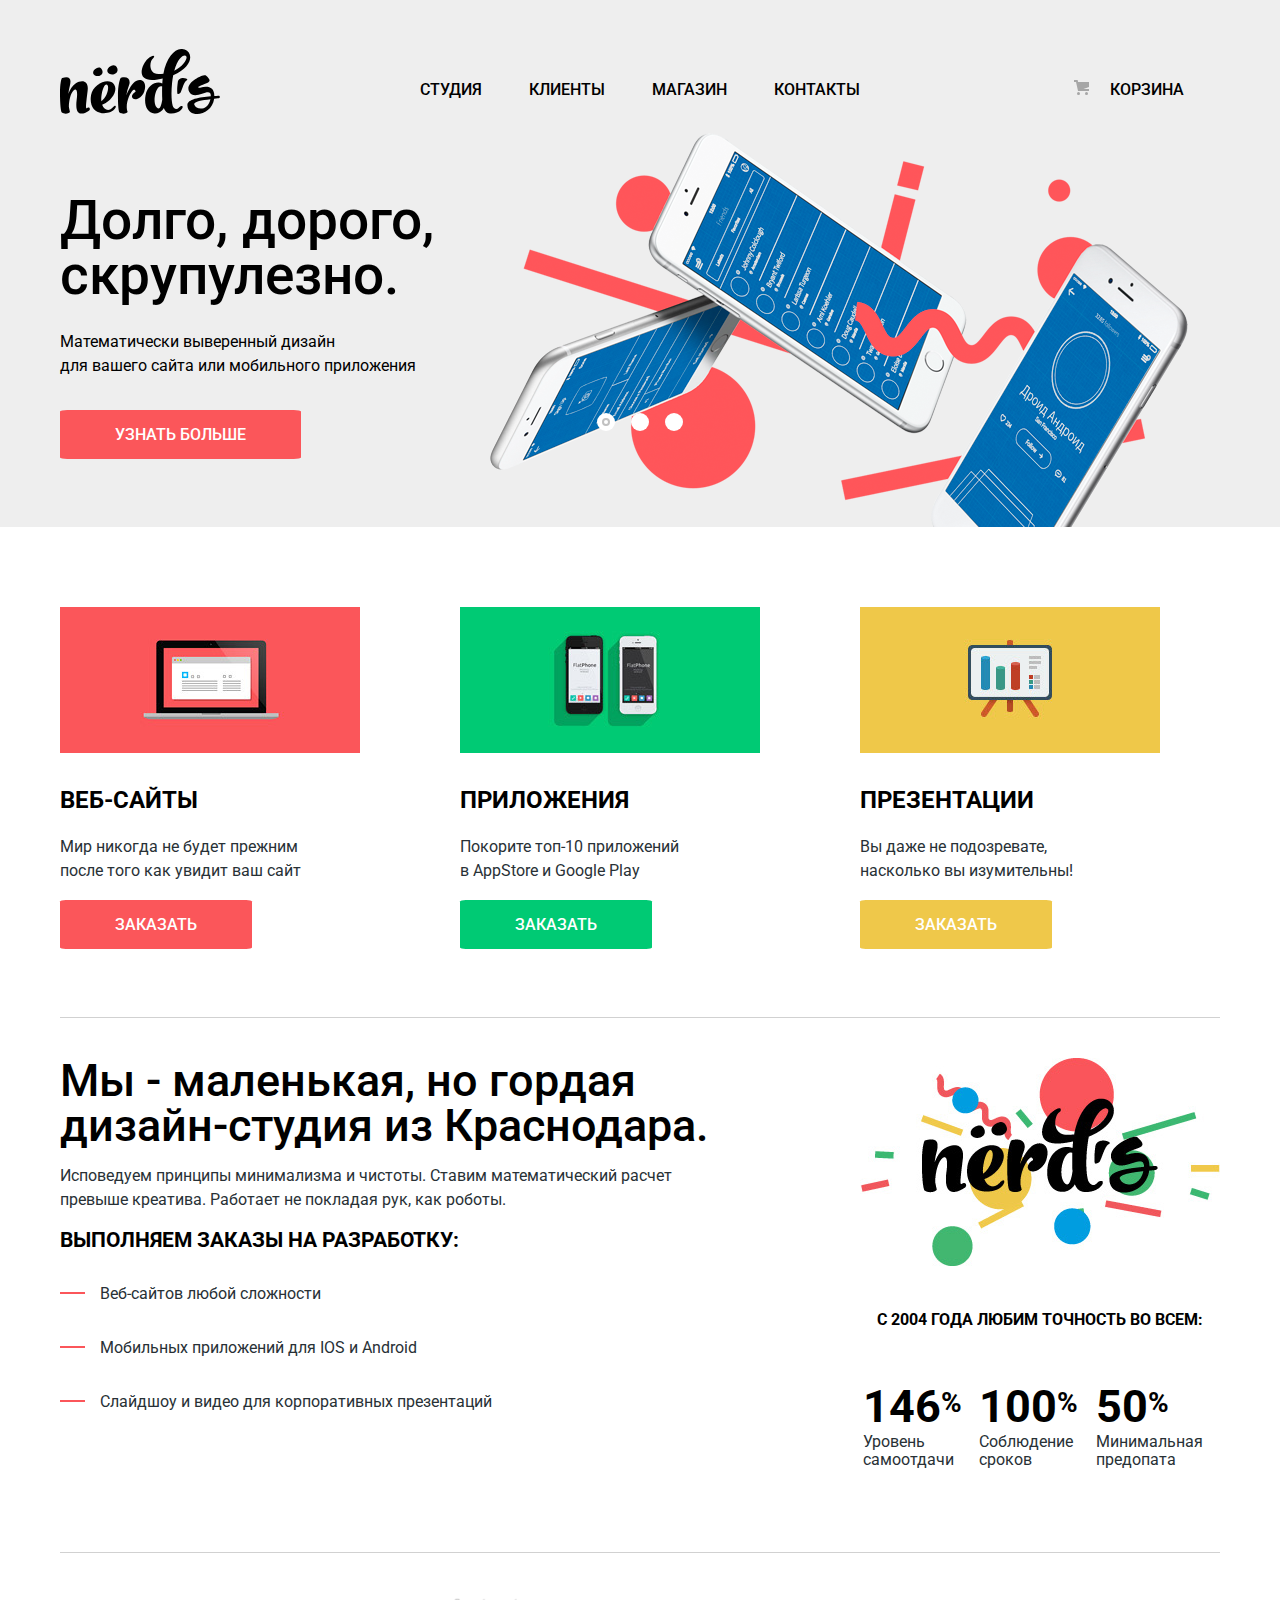
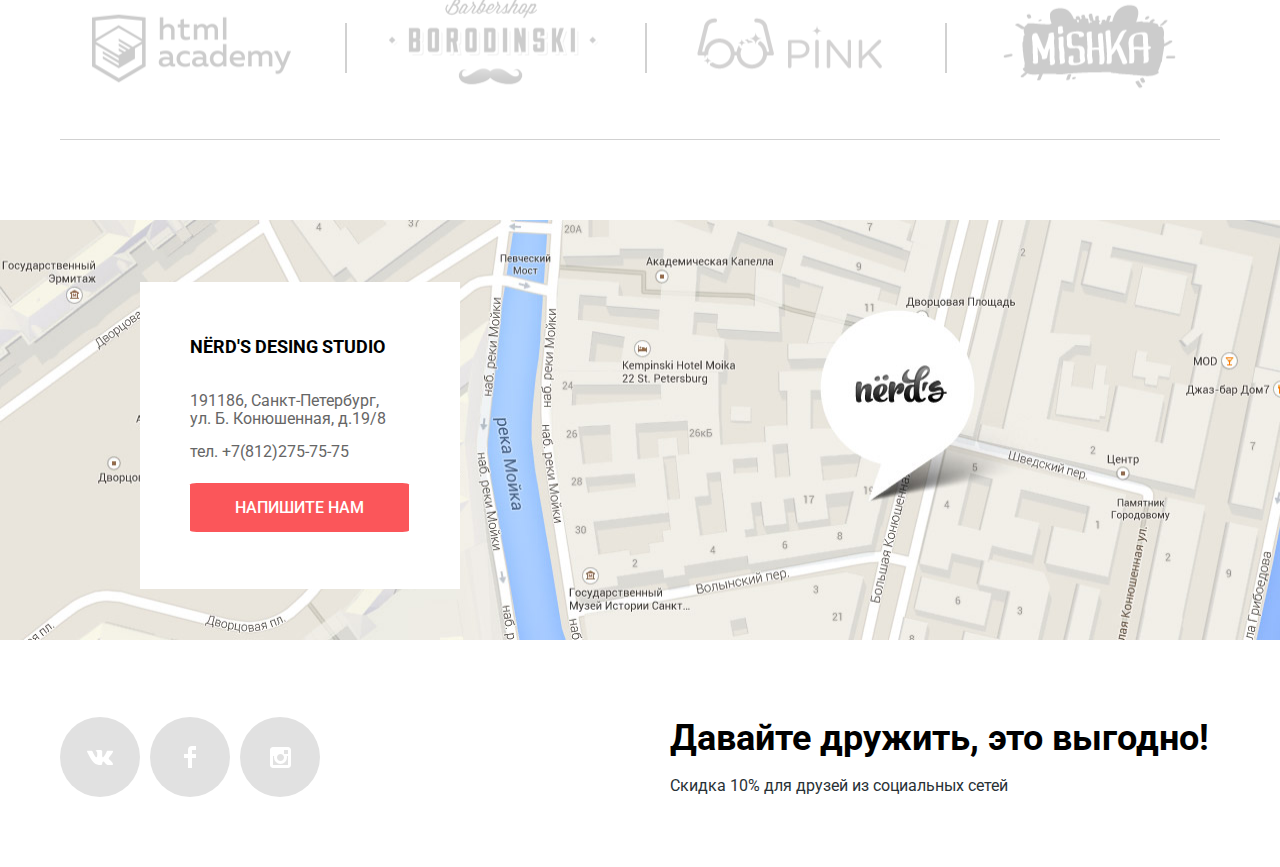
==== index.html @ daded349 "Добавлен JS файл и подключен в 2х страницах" ====
<!DOCTYPE html>
<html lang="ru">
  <head>
    <meta charset="utf-8">
    <title>HTML Academy: Нёрдс</title>
    <link href="https://fonts.googleapis.com/css?family=Roboto:400,500,700&amp;subset=cyrillic" rel="stylesheet">
    <link href="css/normalize.css" rel="stylesheet">
    <link href="css/min.css" rel="stylesheet">
  </head>
  <body>
    <header class="main-header">
      <div class="container">
        <div class="main-header-wrapper">
          <a class="main-header-logo">
            <img class="nerds-logo-filter" src="img/nerds-logo.svg" width="160" height="65" alt="Логотип Нёрдс">
          </a>
          <nav class="main-navigation">
  	        <ul class="nav-list">
  	          <li class="nav-item">
  	      	    <a class="nav-link" href="#">СТУДИЯ</a>
  	          </li>
  		        <li class="nav-item">
  		  	      <a class="nav-link" href="#">КЛИЕНТЫ</a>
  		        </li>
  		        <li class="nav-item">
  		     	    <a class="nav-link" href="catalog.html">МАГАЗИН</a>
  		        </li>
  		        <li class="nav-item">
  		  	      <a class="nav-link" href="#">КОНТАКТЫ</a>
  		        </li>
  	        </ul>
      	  </nav>
          <ul class="user-cart-list">
            <li class="user-cart-item">
              <a class="user-cart-link" href="#">КОРЗИНА</a>
            </li>
          </ul>
        </div>
        <section class="slider-block">
          <input class="visually-hidden slider-product-1" type="radio" id="product-1" name="toggle" checked>
          <input class="visually-hidden slider-product-2" type="radio" id="product-2" name="toggle">
          <input class="visually-hidden slider-product-3" type="radio" id="product-3" name="toggle">
          <div class="slider-controls">
            <label class="slider-controls-item slider-controls-item--1" for="product-1">Первый</label>
            <label class="slider-controls-item slider-controls-item--2" for="product-2">Второй</label>
            <label class="slider-controls-item slider-controls-item--3" for="product-3">Третий</label>
          </div>
          <ul class="slider-list">
            <li class="slider-item">
              <h3 class="slider-title">Долго, дорого,<br> скрупулезно.</h3>
              <p class="slider-text">Математически выверенный дизайн<br> для вашего сайта или мобильного приложения</p>
              <a class="slider-item-button button" href="#">УЗНАТЬ БОЛЬШЕ</a>         
            <li class="slider-item">
              <h3 class="slider-title">Любим математику<br> как никто другой</h3>
              <p class="slider-text">Никакого креатива, только математические формулы<br> для расчета идеальных пропорций.</p>
              <a class="slider-item-button button" href="#">УЗНАТЬ БОЛЬШЕ</a>
            </li>
            <li class="slider-item">
              <h3 class="slider-title">Только ночь,<br> только хардкор</h3>
              <p class="slider-text">Работать днем, как все? Мы против этого<br> Ближе к полуночи работа только начинается.</p>
              <a class="slider-item-button button" href="#">УЗНАТЬ БОЛЬШЕ</a>
            </li>
          </ul>  
        </section> 
      </div>  
    </header>
    <main>
      <div class="container">
        <section class="features">
          <h2 class="visually-hidden">Услуги</h2>
          <ul class="features-list">
            <li class="features-item">
              <img class="features-item-img" src="img/notebook-website-red.jpg" alt="изображение ноутбука">
         	    <h3 class="features-item-title">ВЕБ-САЙТЫ</h3>
         	    <p class="features-item-text">Мир никогда не будет прежним<br> после того как увидит ваш сайт</p>
         	    <a class="button" href="#">Заказать</a>
         	  </li>
         	  <li class="features-item">
              <img class="features-item-img" src="img/mobile-app-green.jpg" alt="изображение мобильного телефона">
         	    <h3 class="features-item-title">ПРИЛОЖЕНИЯ</h3>
         	    <p class="features-item-text">Покорите топ-10 приложений<br> в AppStore и Google Play</p>
         	    <a class="button features-green-btn" href="#">Заказать</a>
         	  </li>
         	  <li class="features-item">
              <img class="features-item-img" src="img/presentation-yellow.jpg" alt="изображение презентаций">
         	    <h3 class="features-item-title">ПРЕЗЕНТАЦИИ</h3>
         	    <p class="features-item-text">Вы даже не подозревате,<br> насколько вы изумительны!</p>	
         	    <a class="button features-yellow-btn" href="#">Заказать</a>
         	  </li>
          </ul>
        </section> 
        <section class="about-us">
          <div class="about-us-block"> 
            <h2 class="about-us-title">Мы - маленькая, но гордая<br> дизайн-студия из Краснодара.</h2>
            <p class="about-us-text">Исповедуем принципы минимализма и чистоты. Ставим математический расчет<br>превыше креатива. Работает не покладая рук, как роботы.</p>
         	  <h2 class="company-product-title">Выполняем заказы на разработку:</h2>
       	    <ul class="company-product-list">
       		   <li class="company-product-item">Веб-сайтов любой сложности</li>
       		   <li class="company-product-item">Мобильных приложений для IOS и Android</li>
       		   <li class="company-product-item">Слайдшоу и видео для корпоративных презентаций</li>
       	    </ul>
          </div> 
          <div class="about-us-advertise"> 
            <a class="alt-logo">
              <img class="alt-logo-img" src="img/alt-logo.jpg" width="360" height="208" alt="Логотип Нёрдс">
    	       </a>  
    	      <table class="about-us-table">
    	        <caption class="caption-title">С 2004 ГОДА ЛЮБИМ ТОЧНОСТЬ ВО ВСЕМ:</caption>
    	        <tr>
    	      	  <th class="table-bold">146<span class="little-persent">%</span></th>
                <th class="table-bold">100<span class="little-persent">%</span></th>
                <th class="table-bold">50<span class="little-persent">%</span></th>
    	        </tr>
    	        <tr>
    	      	  <td class="table-regular">Уровень<br>самоотдачи</td>
                <td class="table-regular">Соблюдение<br>сроков</td>
                <td class="table-regular">Минимальная<br>предопата</td>
    	        </tr>
    	      </table>
           </div> 
        </section>
        <section class="partners">
          <h2 class="visually-hidden">Партнеры сайта</h2>
          <ul class="partners-list">
            <li class="partners-item">
              <a class="partners-item-link" href="https://htmlacademy.ru/intensive/htmlcss">
            	  <img src="img/html-academy-logo.png" width="260" height="179" alt="Логотип html-academy">
            	</a>
            </li>
            <li class="partners-item">
              <a class="partners-item-link" href="#">
            	  <img src="img/borodinski-logo.png" width="260" height="179" alt="Логотип borodinski">
              </a>
            </li>
            <li class="partners-item">
            	<a class="partners-item-link" href="#">
            	  <img src="img/pink-logo.png" width="260" height="179" alt="Логотип pink">
            	</a>
            </li>
            <li class="partners-item">
            	<a class="partners-item-link" href="#">
            	  <img src="img/mishka-logo.png" width="260" height="179" alt="Логотип mishka">
            	</a>
            </li>
          </ul>
        </section>	
      </div>  
    </main>
    <footer class="main-footer">
      <section class="map">
        <h2 class="visually-hidden">191186, Санкт-Петербург, ул. Б. Конюшенная, д.19/8</h2>
        <div class="map-img">
          <img class="map" src="img/map-marker.jpg" width="1440" height="420" alt="191186, Санкт-Петербург, ул. Б. Конюшенная, д.19/8">
        </div>
        <section class="map-contacts">
        	<h3 class="footer-title-company-name">
            NЁRD'S DESING STUDIO
        	</h3>
        	<p class="footer-contacts">
        	  191186, Санкт-Петербург,<br> 
        	  ул. Б. Конюшенная, д.19/8	
        	</p>
        	<p class="footer-phone">тел. +7(812)275-75-75</p>
        	<a class="button footer-button" href="#">Напишите нам</a>
        </section>
      </section>
      <div class="container">
        <div class="social">  
    	    <ul class="social-list">
            <li>
              <a class="social-button" href="#" aria-label="Вконтакте">
                <svg class="social-button-svg" xmlns="http://www.w3.org/2000/svg" width="26" height="15" viewBox="0 0 26 15"><path fill="#FFF" d="M16.138 11.51c.956-.309 2.18 2.04 3.483 2.939.978.681 1.727.534 1.727.534l3.473-.05s1.815-.112.957-1.554c-.071-.12-.503-1.069-2.585-3.022-2.177-2.043-1.882-1.712.739-5.244 1.597-2.153 2.236-3.468 2.036-4.028-.192-.539-1.365-.399-1.365-.399L20.69.713c-.381.001-.704.119-.851.515-.003.004-.621 1.666-1.445 3.079-1.741 2.989-2.436 3.148-2.724 2.961-.661-.433-.494-1.737-.494-2.664 0-2.897.432-4.105-.846-4.417-.427-.104-.739-.172-1.828-.182-1.392-.021-2.574 0-3.244.329-.445.223-.786.712-.579.74.26.035.843.16 1.155.586.401.552.389 1.789.389 1.789s.229 3.411-.54 3.834c-.528.29-1.25-.302-2.803-3.016-.793-1.388-1.392-2.922-1.392-2.922s-.116-.285-.326-.441c-.25-.185-.6-.244-.6-.244L.848.684S.29.7.085.946c-.182.218-.015.668-.015.668s2.909 6.881 6.203 10.347c3.02 3.182 6.452 2.971 6.452 2.971h1.555s.469-.054.709-.312c.224-.24.214-.691.214-.691s-.031-2.109.935-2.419z"/></svg>
              </a>
            </li>
            <li>
              <a class="social-button" href="#" aria-label="Фейсбук">
                <svg class="social-button-svg" xmlns="http://www.w3.org/2000/svg" width="12" height="22" viewBox="0 0 12 22"><path fill="#FFF" d="M12 4V0H8a4 4 0 0 0-4 4v4H0v4h4v10h4V12h4V8H8V4h4z"/></svg>
              </a>
            </li>
            <li>
              <a class="social-button" href="#" aria-label="Инстаграмм">
                <svg class="social-button-svg" xmlns="http://www.w3.org/2000/svg" width="21" height="21" viewBox="0 0 21 21"><path class="social-path-svg" fill="#FFF" d="M18 0H3C1.35 0 0 1.35 0 3v15c0 1.65 1.35 3 3 3h15c1.65 0 3-1.35 3-3V3c0-1.65-1.35-3-3-3zm-7.5 7c1.93 0 3.5 1.57 3.5 3.5S12.43 14 10.5 14 7 12.43 7 10.5 8.57 7 10.5 7zM18 18H3V9h1.181A6.504 6.504 0 0 0 4 10.5a6.5 6.5 0 1 0 13 0 6.45 6.45 0 0 0-.181-1.5H18v9zm0-11h-4V3h4v4z"/></svg>
              </a>
            </li>
          </ul>
          <div class="friendship-block">  
    	      <h3 class="title-friendship">Давайте дружить, это выгодно!</h3>
    	      <p class="text-friendship">Скидка 10% для друзей из социальных сетей</p>
          </div>
        </div>
      </div>
    </footer>
    <section class="modal modal-feedback">
      <button class="modal-close" type="button">Закрыть</button> 
      <h2 class="modal-feedback-tip">Напишите нам</h2>
      <form class="modal-feedback-form" action="https://echo.htmlacademy.ru" method="post">
        <div class="modal-feedback-form-group">
          <label class="modal-feedback-label" for="full-name">Ваше имя:</label>
          <input class="modal-feedback-input" type="text" name="full-name" id="full-name" placeholder="Имя Фамилия">
        </div>
        <div class="modal-feedback-form-group">
          <label class="modal-feedback-label" for="e-mail">Ваш e-mail:</label>
          <input class="modal-feedback-input" type="text" name="e-mail" id="e-mail" placeholder="email@example.com">  
        </div>
        <div class="modal-feedback-form-group">
          <label class="modal-feedback-label" for="message">Текст письма:</label>
          <textarea class="modal-feedback-input modal-feedback-textarea" name="message" id="message" placeholder="В свободной форме"></textarea>
          <input type="submit" class="button modal-button" value="Отправить">
        </div>
      </form>
    </section>
    <script src="js/scripts.js" type="text/javascript">
    </script>
  </body>
</html>
---- css/min.css ----
body {
    margin: 0;
	padding: 0;

	font-family: "Roboto", Arial, sans-serif;
	font-size: 14px;
	line-height: 24px;
	font-weight: 400;
	color: #000000;
}

.visually-hidden {
	position: absolute;
	clip: rect(0 0 0 0);
	width: 1px;
	height: 1px;
	margin: -1px;
}

.container {
	width: 1160px;
	margin: 0 auto;
	padding: 0 20px;
}

/*.main-container {
	margin: 0;
	padding: 0;
}*/

.button {
	padding: 15px 55px;

	color: #ffffff;
	font-size: 16px;
	line-height: 18px;
	font-weight: 500;
	text-transform: uppercase;

	background-color: #fb565a;
	border: none;
	border-radius: 3%;
	text-decoration: none;
}

.button:hover,
.button:focus  {
	background-color: #e74246;
}

.button:active {
	color: rgba(255, 255, 255, 0.3);
	background-color: #d7373b;
	-webkit-box-shadow: 0 3px rgba(0, 0, 0, 0.1 ) inset;
	        box-shadow: 0 3px rgba(0, 0, 0, 0.1 ) inset;
}

.main-header {
	margin-bottom: 80px;

	background-color: #eeeeee;
}

.main-header-logo {
    padding-top: 49px;

	width: 160px;
	height: 64px;
}

.inner-page .nerds-logo-filter:hover {
	-webkit-filter: opacity(80%);
	        filter: opacity(80%);

}

.inner-page .nerds-logo-filter:active {
	-webkit-filter: opacity(30%);
	        filter: opacity(30%);

}

.inner-page .main-header-wrapper {
	padding-bottom: 80px;
}

.main-navigation,
.user-cart-link {
	font-size: 16px;
	line-height: 30px;
	font-weight: 500;
}

.main-navigation,
.user-cart-item {
	padding-top: 75px;
}

.user-cart-link {
	position: relative;
	padding-left: 50px;

}

.user-cart-link::before {
	content: "";

    position: absolute;
    top: 5px;
    left: 14px;

	width: 16px;
	height: 30px;

	background-image: url(../img/cart-icon.svg);
	background-repeat: no-repeat;
	background-position: 0 0;
}

.main-header-wrapper {
	display: -webkit-box;
	display: -ms-flexbox;
	display: flex;
	-webkit-box-pack: justify;
	    -ms-flex-pack: justify;
	        justify-content: space-between;
}


.user-cart-list {
	width: 160px;
	margin: 0;
	padding: 0;
}


.nav-list {
    width: 440px;

	display: -webkit-box;

	display: -ms-flexbox;

	display: flex;
	-webkit-box-pack: justify;
	    -ms-flex-pack: justify;
	        justify-content: space-between;
}

.nav-list,
.user-cart-list {
	list-style: none;
	margin: 0;
	padding: 0;
}

.nav-link,
.user-cart-link {
	display: inline-block;
	vertical-align: center;
	padding-bottom: 10px;
    color: #000000;
    font-weight: 500;
    text-decoration: none;
} 

.nav-link:hover,
.user-cart-link:hover,
.nav-link:focus,
.user-cart-link:focus {
    color: #fb565a;
}

.nav-link:active,
.user-cart-link:active {
    color: #000000;
	-webkit-filter: opacity(30%);
	        filter: opacity(30%);
}

.site-navigation-current {
	position: relative;
}

.site-navigation-current::after {
	content: "";

	position: absolute;
	right: 1px;
	bottom: 0;
	left: 1px;

	height: 3px;

	background-color: #fb565a;
}

.slider-block {
	position: relative;
}

.slider-controls {
	position: absolute;
	left: 50%;
	bottom: 104px;
	z-index: 100;

	width: 160px;
	height: 18px;

	text-align: center;
	font-size: 0;
	-webkit-transform: translateX(-50%);
	    -ms-transform: translateX(-50%);
	        transform: translateX(-50%);
}

.slider-controls-item {
    position: relative;

	display: inline-block;
	vertical-align: center;
	width: 18px;
	height: 18px;
	padding: 8px;

	border-radius: 50%;
	cursor: pointer;
}

.slider-controls-item::after {
    content: "";

    position: absolute;
    top: 8px;
    left: 8px;
    z-index: 1;

    width: 18px;
    height: 18px;

    background: #ffffff;

    border-radius: 50%;
}

.slider-list {
	margin: 0;
	padding: 0;

	list-style: none;
}

.slider-item {
	display: none;
    padding: 78px 0 80px 0;
}

.slider-item:nth-child(1) {	
	background-image: url("../img/slide1.png");
	background-repeat: no-repeat;
	background-position: 93% 18px;
}	

.slider-item:nth-child(2) {
	background-image: url("../img/slide2.png");
	background-repeat: no-repeat;
	background-position: 100% 20px;
}

.slider-item:nth-child(3) {
	background-image: url(../img/slide3.png);
	background-repeat: no-repeat;
	background-position: 100% 20px;
}

.slider-product-1:checked ~ .slider-list .slider-item:nth-child(1) {
  display: block;
}

.slider-product-2:checked ~ .slider-list .slider-item:nth-child(2) {
  display: block;
}

.slider-product-3:checked ~ .slider-list .slider-item:nth-child(3) {
  display: block;
}

.slider-product-1:checked ~ .slider-controls .slider-controls-item--1::before,
.slider-product-2:checked ~ .slider-controls .slider-controls-item--2::before,
.slider-product-3:checked ~ .slider-controls .slider-controls-item--3::before {
  content: "";
  position: absolute;
  left: 50%;
  top: 50%;
  z-index: 2;
  width: 4px;
  height: 4px;
  margin: -4px;
  background-color: inherit;
  border: 2px solid #c1c1c1;
  border-radius: 50%;
}

.slider-title {
	font-size: 55px;
	line-height: 55px;
	font-weight: 500;

    max-width: 600px;
    margin: 0;
	margin-bottom: 27px;
}

.slider-text {
	font-size: 16px;
	line-height: 24px;
	font-weight: 400;

    margin: 0;
	margin-bottom: 45px;
	padding: 0;
}

.features {
	margin-bottom: 80px;
}

.features-list {
	display: -webkit-box;
	display: -ms-flexbox;
	display: flex;
	margin: 0;
	padding: 0;

	list-style: none;
}

.features-item {
	width: 300px;

	margin-right: 100px;
}

.features-item-img {
	margin-bottom: 25px;
}


.features-item-title {
	font-size: 24px;
	line-height: 30px;
	font-weight: 700;

	margin: 0;
	margin-bottom: 20px;
	padding: 0;
}

.features-item-text {
	font-size: 16px;
	line-height: 24px;

	color: #283136;
    
    margin: 0;
	margin-bottom: 30px;
	padding: 0;
}

.features-green-btn {
	background-color: #00ca74;
}

.features-green-btn:hover,
.features-green-btn:focus {
	background-color: #00bc6c;
}


.features-green-btn:active {
	background-color: #00aa62;
}

.features-yellow-btn {
	background-color: #efc84a;
}

.features-yellow-btn:hover,
.features-yellow-btn:focus {
	background-color: #eab534;
}

.about-us {
	display: -webkit-box;
	display: -ms-flexbox;
	display: flex;
	-webkit-box-pack: justify;
	    -ms-flex-pack: justify;
	        justify-content: space-between;

	margin-bottom: 80px;
	padding-top: 40px;
	border-top: 1px solid #d1d1d1;
}

.about-us-block {
	width: 660px;
}

.about-us-advertise {
	width: 360px;
}

.about-us-table {
	width: 360px;
}

.about-us-title {
	font-size: 45px;
    line-height: 45px;
	font-weight: 500;

	margin: 0;
	padding: 0;
}

.about-us-text {
	font-size: 16px;
	line-height: 24px;
	font-weight: 400;

	color: #283136;
}

.company-product-title {
	font-size: 16;
	line-height: 24px;
	font-weight: 700;

	text-transform: uppercase;

	margin: 0;
	margin-bottom: 30px;
	padding: 0;
}

.company-product-list {
	list-style: none;

	margin: 0;
	padding: 0;
}

.company-product-item {
	position: relative;
	margin-bottom: 30px;
	padding-left: 40px;

	font-size: 16px;
	line-height: 24px;
	font-weight: 400;

	color: #283136;
}

.company-product-item:before {
    content: "";

    position: absolute;

    width: 25px;
    height: 2px;

    top: 10px;
    left: 0;

    background-color: #fb565a;
    
}

.alt-logo-img {
	margin-bottom: 35px;
}
.caption-title {
	font-size: 16px;
	font-weight: 700;

    margin: 0;
	margin-bottom: 45px;
	padding: 0;
	text-align: center;
}

.table-bold {
	font-size: 45px;
	line-height: 45px;
	font-weight: 700;
	text-align: left;
}

.table-regular {
	font-size: 16px;
	line-height: 18px;

	color: #283136;
}

.little-persent {
	font-size: 28px;
	line-height: 45px;
	font-weight: 700;

	vertical-align: text-top;
}

.partners-list {
    display: -webkit-box;
    display: -ms-flexbox;
    display: flex;
	-webkit-box-pack: justify;
	    -ms-flex-pack: justify;
	        justify-content: space-between;
	margin: 0;
	margin-bottom: 80px;
	padding: 0;

	list-style: none;

	border-top: 1px solid #d1d1d1;
	border-bottom: 1px solid #d1d1d1;
}

.partners-item-link {
    -webkit-filter: opacity(20%);
            filter: opacity(20%);
    text-decoration: none;
}

.partners-item-link:hover {
	-webkit-filter: opacity(100%);
	        filter: opacity(100%);
}

.partners-item-link:active {
	-webkit-filter: opacity(10%);
	        filter: opacity(10%);
}

.partners-item {
	position: relative;
}

.partners-item::before {
    content: "";

	position: absolute;
	top: 70px;
	left: -15px;

	width: 2px;
	height: 50px;

    background-color: #d1d1d1;
    -webkit-filter: opacity(100%);
            filter: opacity(100%);
}

.partners-item:nth-of-type(1)::before {
	display: none;
}

.contacts {
	margin: 0;
}

.catalog-columns {
	display: -webkit-box;
	display: -ms-flexbox;
	display: flex;
	-webkit-box-pack: justify;
	    -ms-flex-pack: justify;
	        justify-content: space-between;
}

.title-big {
	font-size: 55px;
	line-height: 55px;
	font-weight: 700;
	text-align: center;
	text-transform: uppercase;

	padding-bottom: 105px;
}

.filter {
	width: 280px;
}

.filter-legend {
	font-size: 18px;
	line-height: 24px;
	text-transform: uppercase;
	font-weight: 700; 

	margin-bottom: 10px;
}

.filter-legend-cost {
	margin-bottom: 55px;
}

.filter .filter-fieldset {
	border: none;
}

.filter-fieldset {
	margin: 0;
	padding: 0;
}

.range-filter {
	width: 260px;
	margin-bottom: 60px;
}

.range-controls {
    position: relative;

	height: 41px;
	margin-bottom: 15px;
	padding-top: 39px;
	padding-right: 20px;
	padding-left: 20px;

	background-color: #f1f1f1;

	border-radius: 5px;
}

.range-controls:nth-of-type(1) {
	cursor: pointer;
}

.range-controls .scale {
	height: 2px;

	background-color: #d7dcde;
}

.range-controls .bar {
    width: 70%;
    height: 2px;

    background-color: #00ca74;
}

.range-controls .toggle {
    position: absolute;
    top: 31px;
    left: 0;

	width: 4px;
	height: 4px;
	padding: 0;

	border: 8px solid #ffffff;
	background-color: #ababab;
	-webkit-box-shadow:  0 2px 1px 0 #cfcfcf;
	        box-shadow:  0 2px 1px 0 #cfcfcf;
	border-radius: 50%;
	cursor: pointer;
}

.range-controls .toggle-min {
	left: 18px;
}

.range-controls .toggle-max {
	left: 160px;
}

.price-controls {
	font-size: 0;
}

.price-controls-label {
    display: inline-block;
    vertical-align: center;
    width: 50%;

    font-size: 16px;
    text-transform: uppercase;
}

.price-controls-input {
    width: 60px;
    padding: 8px 10px;
    margin-left: 10px;

	font-family: Roboto, Arial, sans-serif;
	font-size: 16px;
	text-align: center;
	color: #283136;

	border: none;
	border-radius: 5px;
	background: #f1f1f1;
}

.max-price {
	text-align: right;
}

.filter-list {
	list-style: none;
	font-size: 16px;
	line-height: 20px;
	padding: 0;
	margin: 0;
}

.filter-option {
	margin-bottom: 20px;
	padding-left: 36px; 
}

.filter-input + .filter-option-label {
	color: #283136;
}

.filter-option-label {
	position: relative;

	display: block;

	cursor: pointer;
	-webkit-user-select: none;
	   -moz-user-select: none;
	    -ms-user-select: none;
	        user-select: none;
}

.filter-input-checkbox + .filter-option-label::before {
	content: "";
	position: absolute;
	left: -36px;
	top: 0;

	width: 27px;
	height: 23px;

    background-image: url(../img/checkbox-off.svg);
	background-repeat: no-repeat;
	background-position: 0 0;
	-webkit-filter: opacity(40%);
	        filter: opacity(40%);
}

.filter-input-checkbox + .filter-option-label:hover::before {
	-webkit-filter: opacity(100%);
	        filter: opacity(100%);
}

.filter-input-checkbox:checked + .filter-option-label::after {
	content: "";

	position: absolute;
	top: 0px;
	left: -36px;

	width: 27px;
	height: 23px;

	background-image: url(../img/checkbox-on.svg);
	background-repeat: no-repeat;
	background-position: 0 0;
	-webkit-filter: opacity(40%);
	        filter: opacity(40%);
}

.filter-input-checkbox:checked + .filter-option-label:hover::after {
    -webkit-filter: opacity(100%);
            filter: opacity(100%);
}

.filter-input:hover + .filter-option-label,
.filter-input:focus + .filter-option-label {
	color: #000000;
}

.filter-input:disabled + .filter-option-label {
	-webkit-filter: opacity(30%);
	        filter: opacity(30%);
}

.filter-input-radio + .filter-option-label::before {
	content: "";

	position: absolute;
	top: -1px;
	left: -36px;

	width: 16px;
	height: 16px;

	border: 2px solid #a6a6a6;
	border-radius: 50%;
}

.filter-input-radio + .filter-option-label:hover::before {
    border-color: #4f4f4f;
}

.filter-input-radio:checked + .filter-option-label::after {
	content: "";

	position: absolute;
	top: 5px;
	left: -30px;

	width: 8px;
	height: 8px;

	background-color: #a6a6a6; 
	border-radius: 50%;
} 

.filter-button {
	color: #000000;
    background-color: #eeeeee;
}

.filter-button:hover,
.filter-button:focus {
	background-color: #dfdfdf;
}

.filter-button:active {
    color: rgba(0, 0, 0, 0.3);

    background-color: #d5d5d5;

}

.sorting-list {
    display: -webkit-box;
    display: -ms-flexbox;
    display: flex;
	width: 760px;
	margin-top: 0;
	margin-bottom: 55px;
	padding-left: 0;

	list-style: none;
}

.sorting-item {
	margin-right: 25px;

	text-transform: uppercase;
}

.sorting-item:nth-child(1) {
	margin-right: 200px;
}

.sorting-item:nth-child(4) {
	margin-right: 40px;
}

.sorting-item:nth-child(5) {
	margin-right: 15px;
}

.sorting-item:last-child {
	margin-right: 0;
}

.sorting-title {
	font-size: 18px;
	line-height: 24px;
	font-weight: 700;
}

.sorting-link {
	font-size: 14px;
	line-height: 18px;
    font-weight: 400; 

    color: #000000;

    -webkit-filter: opacity(20%);

            filter: opacity(20%);

    text-decoration: none;
}

.sorting-link:hover {
	-webkit-filter: opacity(60%);
	        filter: opacity(60%);
}

.sorting-link:active {
	-webkit-filter: opacity(100%);
	        filter: opacity(100%);
}

.sorting-link-current {
    -webkit-filter: opacity(100%);
            filter: opacity(100%);
}

.catalog {
	width: 800px;
}

.catalog-list {
	display: -webkit-box;
	display: -ms-flexbox;
	display: flex;
	-ms-flex-wrap: wrap;
	    flex-wrap: wrap;
	padding: 0;
	margin: 0;
	margin-bottom: 60px;

	list-style: none;
}

.catalog-item {
    position: relative;

	width: 360px;
	margin-bottom: 35px;
	margin-right: 40px;
	
	-webkit-box-shadow: 0 0 10px rbga(0, 0, 0, 0.1);
	
	        box-shadow: 0 0 10px rbga(0, 0, 0, 0.1); 
}

.catalog-item-browser {
	margin-bottom: -10px;
	-webkit-filter: opacity(12%);
	        filter: opacity(12%);
}


.catalog-item-block {
	position: absolute;

	height: 230px;
	width: 360px;

	top: 380px;

	background-color: #eeeeee; 
	cursor: pointer; 
    
    display: none;
}

.catalog-item:hover .catalog-item-block {
	display: block;
}
.catalog-item:hover .catalog-item-browser {
	-webkit-filter: opacity(100%);
	        filter: opacity(100%);
}

.pic-wrapper {
	list-style: none;
	padding: 0;
	margin: 0;
}

.catalog-item-title {
	color: #000000;
	font-size: 18px;
	line-height: 30px;
	text-transform: uppercase;
	text-align: center;

	margin-top: 30px;
}

.catalog-item-link {
	text-decoration: none;
	color: #000000;
}

.catalog-category {
	color: #666666;
	font-size: 16px;
	line-height: 18px;
	font-weight: 400;

	text-align: center;

	margin-bottom: 30px;
}

.catalog-item-button {
	margin-left: 80px;
}

.catalog-item-price{
	color: #ffffff;
	font-size: 16px;
	line-height: 18px;
}

.pagination-list {
    display: -webkit-box;
    display: -ms-flexbox;
    display: flex;
    -ms-flex-wrap: wrap;
        flex-wrap: wrap;

	padding: 0;
	margin: 0;
	margin-bottom: 60px;

	list-style: none;
}

.pagination-item {
	margin-right: 5px;
}

.pagination-item:last-child {
	margin-right: 0px; 
}

.pagination-link {
	display: block;
	color: #000000;
	padding: 15px 20px;

	background-color: #eeeeee;
	text-decoration: none;
}

.pagination-link:hover,
.pagination-link:focus {
	background-color: #dfdfdf;
}

.pagination-link:active {
	padding-top: 13px;
	background-color: #d5d5d5;
	border-top: 2px solid #bfbfbf;
}

.pagination-link-current {
	color: #000000;
    padding: 13px 20px;
	border: 2px solid #a6a6a6;
	background-color: #ffffff;
}

.pagination-link-current:hover,
.pagination-link-current:focus {
	color: #000000;

	background-color: #ffffff;
}

.map {
	width: 1440px;
	margin: 0 auto;
	position: relative;
}

.map-img {
   margin-bottom: 70px;
}

.map-contacts {
	position: absolute;

	width: 320px;
	height: 307px;
	margin-top: -435px;
	margin-left: 140px;

	background-color: #ffffff;
}

.footer-title-company-name {
	font-size: 18px;
	line-height: 30px;
	font-weight: 700;
    
    margin: 0;
    margin-top: 50px;
    margin-bottom: 30px;
    padding: 0;
	padding-left: 50px;
}


.footer-contacts,
.footer-phone {
	font-size: 16px;
	line-height: 18px;
	font-weight: 400;
	color: #666666;

    margin: 0;
    padding: 0;
	padding-left: 50px;
}

.footer-contacts {
	margin-bottom: 15px;
}

.footer-phone {
	margin-bottom: 35px;
}

.footer-button {
	margin-left: 50px;
	padding: 15px 45px;
}

.social {
	display: -webkit-box;
	display: -ms-flexbox;
	display: flex;
	-webkit-box-pack: justify;
	    -ms-flex-pack: justify;
	        justify-content: space-between;
}

.social-list {
	display: -webkit-box;
	display: -ms-flexbox;
	display: flex;
	-ms-flex-wrap: wrap;
	    flex-wrap: wrap;
	-webkit-box-pack: justify;
	    -ms-flex-pack: justify;
	        justify-content: space-between;
	width: 260px;

	margin: 0;
	padding: 0;
	padding-bottom: 70px;

	list-style: none;
}

.social-button {
	display: -webkit-box;
	display: -ms-flexbox;
	display: flex;
	-webkit-box-align: center;
	    -ms-flex-align: center;
	        align-items: center;
	-webkit-box-pack: center;
	    -ms-flex-pack: center;
	        justify-content: center;
	width: 80px;
	height: 80px;

	background-color: #e1e1e1;
	border-radius: 50%;
}

.social-button:hover, 
.social-button:focus {
	background-color: #e74246;
}

.social-button:active path {
	fill: #e37376;
}

.friendship-block {
	margin: 0;

	width: 550px;
}

.title-friendship {
	font-size: 36px;
	line-height: 43px;
	font-weight: 700;
    
    margin: 0;
	margin-bottom: 15px;
	padding: 0;
}

.text-friendship {
	font-size: 16px;
	line-height: 22px;

	margin: 0;

	color: #283136;
}

.modal {
	position: fixed;
    
    background-position: 0 0;
	background-color: #ffffff;

	-webkit-box-shadow: 0 30px 50px rgba(0, 0, 0, 0.7);

	        box-shadow: 0 30px 50px rgba(0, 0, 0, 0.7);

	top: 100px;
	left: 50%;
}

.modal-feedback {
	width: 760px;
	height: 590px;
	margin: 0;
	margin-left: -480px;
	padding-left: 100px;
	padding-right: 100px;
		/*ПРЯЧЕМ МОДАЛКУ*/
	display: none;	
}

.modal-show {
	display: block;
}

.modal-close {
    position: absolute;
    top: 80px;
    right: 90px;

	width: 22px;
	height: 22px;

	font-size: 0;

	background-color: transparent;
	border: 0;

	cursor: pointer;
}

.modal-close:before,
.modal-close:after {
	content: "";

	position: absolute;
	top: 10px;
	left: 1px;

	width: 20px;
	height: 3px;

	background-color: #fb565a;
	-webkit-filter: opacity(30%);
	        filter: opacity(30%);
}

.modal-close:hover::before,
.modal-close:hover::after {
	-webkit-filter: opacity(100%);
	        filter: opacity(100%);
}

.modal-close:active::before,
.modal-close:active::after {
	-webkit-filter: opacity(10%);
	        filter: opacity(10%);
}

.modal-close:before {
	-webkit-transform: rotate(45deg);
	    -ms-transform: rotate(45deg);
	        transform: rotate(45deg);
}

.modal-close:after {
	-webkit-transform: rotate(-45deg);
	    -ms-transform: rotate(-45deg);
	        transform: rotate(-45deg);
}

.modal-feedback-tip {
	margin: 0;
	padding: 0;
	margin-top: 75px;
	margin-bottom: 40px;
	font-size: 45px;
	line-height: 54px;
}

.modal-feedback-form-group {
	display: inline-block;
	vertical-align: center;
	width: 358px;
	font-size: 16px;
	line-height: 18px;
	font-weight: 700;

	margin: 0;
}

.modal-feedback-form-group:nth-of-type(1) {
	margin-right: 40px;
	padding-bottom: 30px;
}

.modal-feedback-label {
	display: inline-block;
	vertical-align: center;
	margin: 0;
	padding: 0;
	padding-bottom: 10px;
}

.modal-feedback-input {
	-webkit-box-sizing:  border-box;
	        box-sizing:  border-box;
	font-size: 16px;
	line-height: 18px;
	font-weight: 400;
	color: #d7dcde;
    padding: 10px 15px;
    width: 360px;

	border: 2px solid #d7dcde; 
	border-radius: 3px;
}

.modal-feedback-input:hover {
	color: #b4b9bb;

	border: 2px solid #b4b9bb;
}

.modal-feedback-input:focus {
    outline: none;

	color: #000000;

	border: 2px solid #000000;
}

.modal-feedback-ipnut:invalid {
	color: #e74246;

	border: 2px solid #e74246;
}

.modal-feedback-textarea {
	display: block;
	min-height: 115px;
	width: 760px;

	margin-bottom: 50px;
}
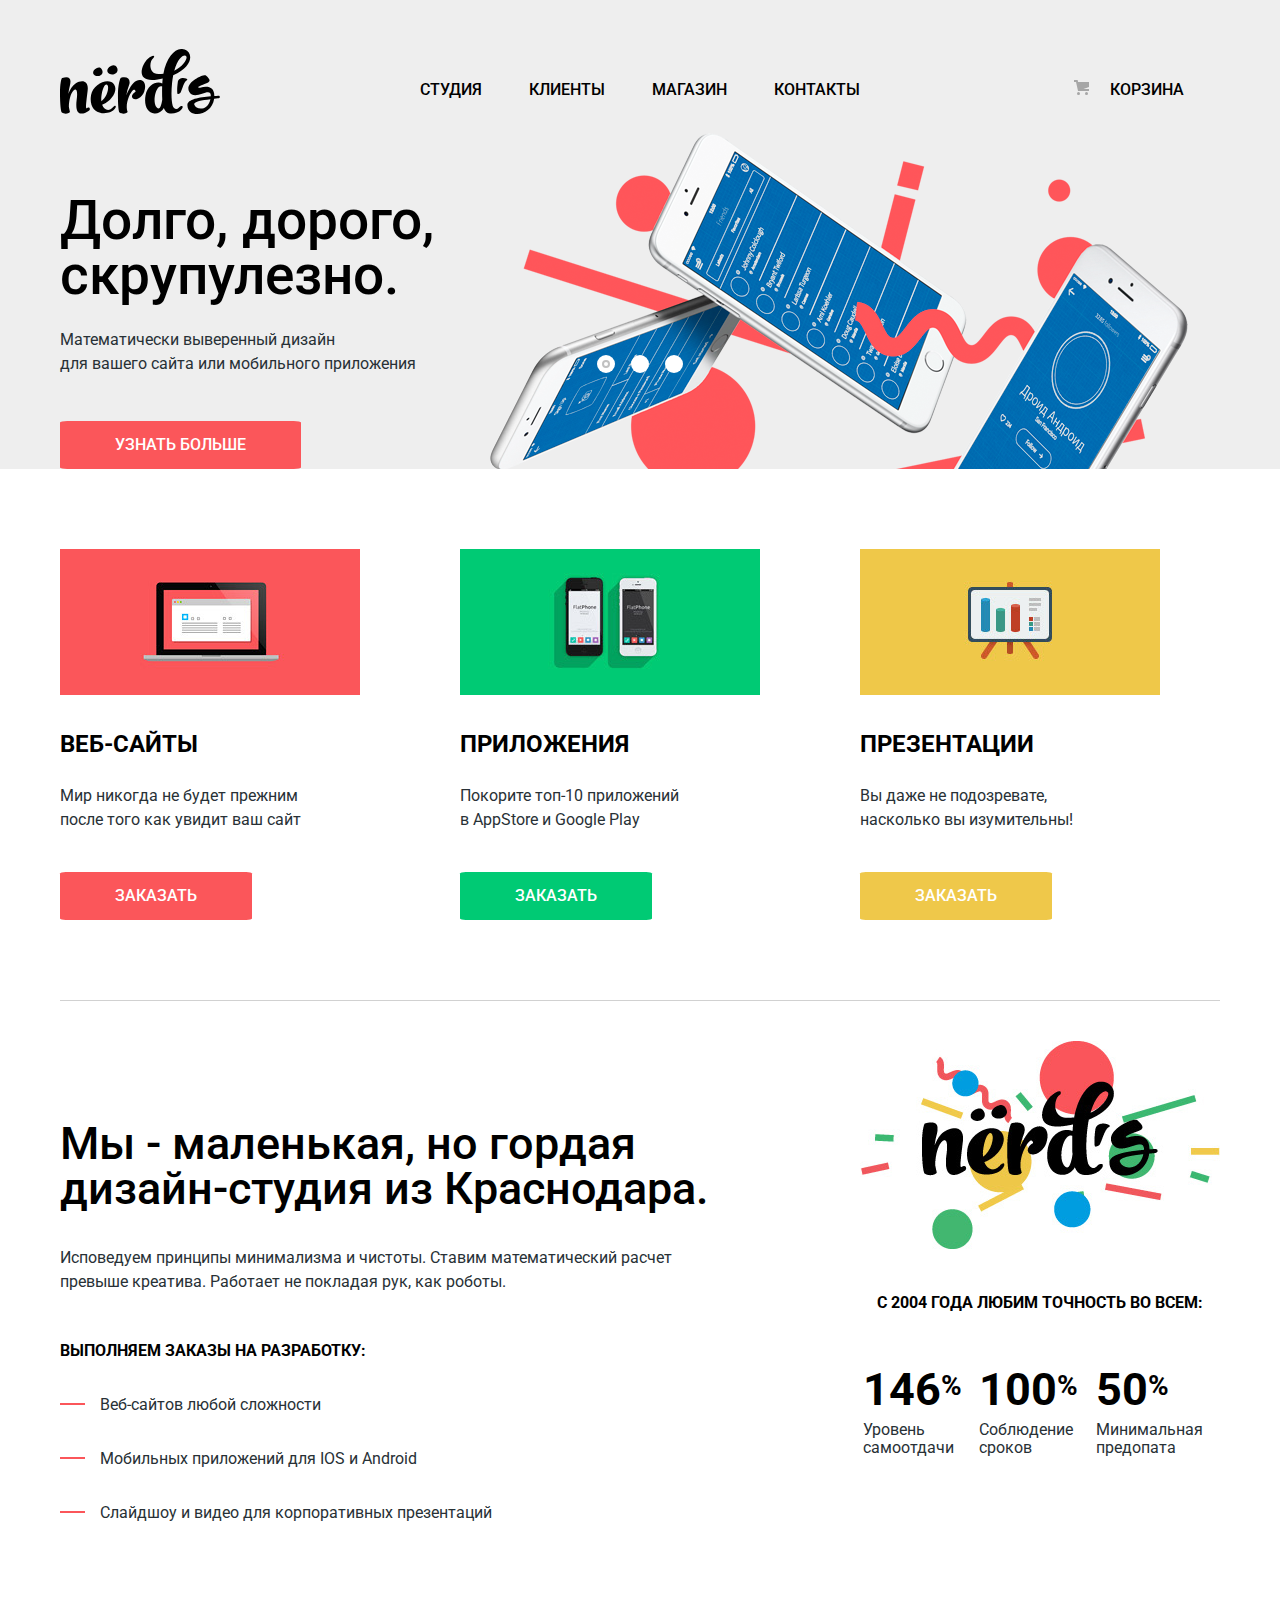
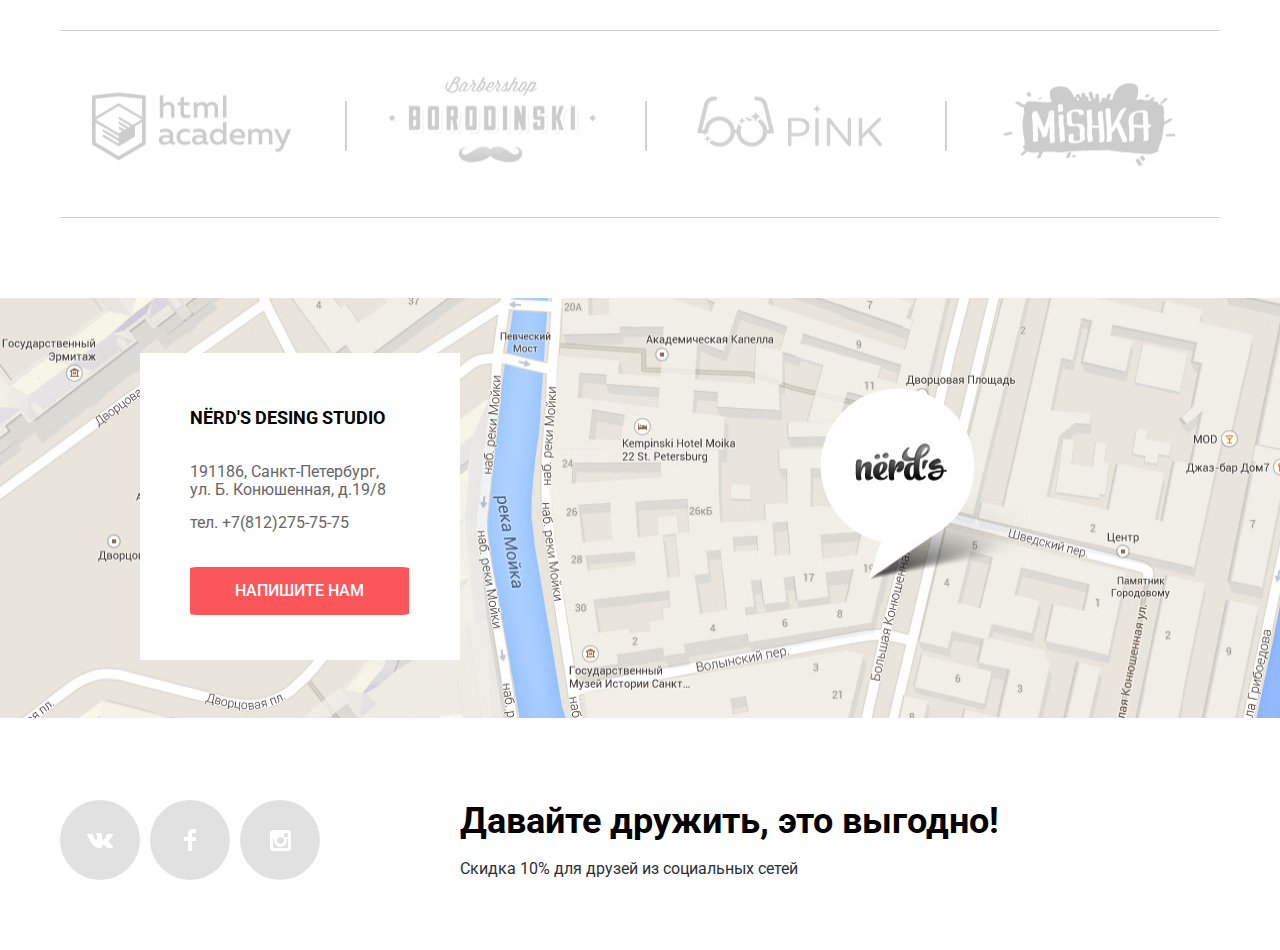
==== commit 8d00e963: "исправлены ошибки с карточками" ====
--- a/index.html
+++ b/index.html
@@ -5,7 +5,7 @@
     <title>HTML Academy: Нёрдс</title>
     <link href="https://fonts.googleapis.com/css?family=Roboto:400,500,700&amp;subset=cyrillic" rel="stylesheet">
     <link href="css/normalize.css" rel="stylesheet">
-    <link href="css/min.css" rel="stylesheet">
+    <link href="css/style.css" rel="stylesheet">
   </head>
   <body>
     <header class="main-header">
--- a/css/style.css
+++ b/css/style.css
@@ -0,0 +1,1304 @@
+body {
+  margin: 0;
+  padding: 0;
+
+  font-family: "Roboto", Arial, sans-serif;
+  font-size: 14px;
+  line-height: 24px;
+  font-weight: 400;
+  color: #000000;
+}
+
+.visually-hidden {
+  position: absolute;
+  clip: rect(0 0 0 0);
+  width: 1px;
+  height: 1px;
+  margin: -1px;
+}
+
+.container {
+  width: 1160px;
+  margin: 0 auto;
+  padding: 0 20px;
+}
+
+.button {
+  padding: 15px 55px;
+  display: inline-block;
+  text-align: center;
+
+  color: #ffffff;
+  font-size: 16px;
+  line-height: 18px;
+  font-weight: 500;
+  text-transform: uppercase;
+
+  background-color: #fb565a;
+  border: none;
+  border-radius: 3%;
+  text-decoration: none;
+}
+
+.button:hover,
+.button:focus  {
+  background-color: #e74246;
+}
+
+.button:active {
+  color: rgba(255, 255, 255, 0.3);
+  background-color: #d7373b;
+  box-shadow: 0 3px rgba(0, 0, 0, 0.1 ) inset;
+}
+
+.main-header {
+  margin-bottom: 80px;
+
+  background-color: #eeeeee;
+}
+
+.inner-page .main-header {
+  margin-bottom: 60px;
+}
+
+.main-header-logo {
+  padding-top: 49px;
+
+  width: 160px;
+  height: 64px;
+}
+
+.inner-page .nerds-logo-filter:hover {
+  filter: opacity(80%);
+
+}
+
+.inner-page .nerds-logo-filter:active {
+  filter: opacity(30%);
+
+}
+
+.inner-page .main-header-wrapper {
+  padding-bottom: 80px;
+}
+
+.main-navigation,
+.user-cart-link {
+  font-size: 16px;
+  line-height: 30px;
+  font-weight: 500;
+}
+
+.main-navigation,
+.user-cart-item {
+  padding-top: 75px;
+}
+
+.user-cart-link {
+  position: relative;
+  padding-left: 50px;
+
+}
+
+.user-cart-link::before {
+  content: "";
+
+  position: absolute;
+  top: 5px;
+  left: 14px;
+
+  width: 16px;
+  height: 30px;
+
+  background-image: url(../img/cart-icon.svg);
+  background-repeat: no-repeat;
+  background-position: 0 0;
+}
+
+.main-header-wrapper {
+  display: flex;
+  justify-content: space-between;
+}
+
+
+.user-cart-list {
+  width: 160px;
+  margin: 0;
+  padding: 0;
+}
+
+
+.nav-list {
+  width: 440px;
+
+  display: flex;
+  flex-wrap: wrap;
+  justify-content: space-between;
+}
+
+.nav-list,
+.user-cart-list {
+  list-style: none;
+  margin: 0;
+  padding: 0;
+}
+
+.nav-link,
+.user-cart-link {
+  display: inline-block;
+  vertical-align: center;
+  padding-bottom: 10px;
+  color: #000000;
+  font-weight: 500;
+  text-decoration: none;
+} 
+
+.nav-link:hover,
+.user-cart-link:hover,
+.nav-link:focus,
+.user-cart-link:focus {
+  color: #fb565a;
+}
+
+.nav-link:active,
+.user-cart-link:active {
+  color: #000000;
+  filter: opacity(30%);
+}
+
+.site-navigation-current {
+  position: relative;
+}
+
+.site-navigation-current::after {
+  content: "";
+
+  position: absolute;
+  right: 1px;
+  bottom: 0;
+  left: 1px;
+
+  height: 3px;
+
+  background-color: #fb565a;
+}
+
+.slider-block {
+  position: relative;
+}
+
+.slider-controls {
+  position: absolute;
+  left: 50%;
+  bottom: 104px;
+  z-index: 0;
+
+  width: 160px;
+  height: 18px;
+
+  text-align: center;
+  font-size: 0;
+  transform: translateX(-50%);
+}
+
+.slider-controls-item {
+  position: relative;
+
+  display: inline-block;
+  vertical-align: center;
+  width: 18px;
+  height: 18px;
+  padding: 8px;
+
+  border-radius: 50%;
+  cursor: pointer;
+}
+
+.slider-controls-item::after {
+  content: "";
+
+  position: absolute;
+  top: 8px;
+  left: 8px;
+  z-index: 1;
+
+  width: 18px;
+  height: 18px;
+
+  background: #ffffff;
+
+  border-radius: 50%;
+}
+
+.slider-list {
+  margin: 0;
+  padding: 0;
+
+  list-style: none;
+}
+
+.slider-item {
+  display: none;
+  padding: 78px 0px 0;
+}
+
+.slider-item:nth-child(1) {	
+  background-image: url("../img/slide1.png");
+  background-repeat: no-repeat;
+  background-position: 93% 18px;
+}	
+
+.slider-item:nth-child(2) {
+  background-image: url("../img/slide2.png");
+  background-repeat: no-repeat;
+  background-position: 100% 20px;
+}
+
+.slider-item:nth-child(3) {
+  background-image: url(../img/slide3.png);
+  background-repeat: no-repeat;
+  background-position: 100% 20px;
+}
+
+.slider-product-1:checked ~ .slider-list .slider-item:nth-child(1) {
+  display: block;
+}
+
+.slider-product-2:checked ~ .slider-list .slider-item:nth-child(2) {
+  display: block;
+}
+
+.slider-product-3:checked ~ .slider-list .slider-item:nth-child(3) {
+  display: block;
+}
+
+.slider-product-1:checked ~ .slider-controls .slider-controls-item--1::before,
+.slider-product-2:checked ~ .slider-controls .slider-controls-item--2::before,
+.slider-product-3:checked ~ .slider-controls .slider-controls-item--3::before {
+  content: "";
+  position: absolute;
+  left: 50%;
+  top: 50%;
+  z-index: 2;
+  width: 4px;
+  height: 4px;
+  margin: -4px;
+  background-color: inherit;
+  border: 2px solid #c1c1c1;
+  border-radius: 50%;
+}
+
+.slider-title {
+  font-size: 55px;
+  line-height: 55px;
+  font-weight: 500;
+
+  max-width: 600px;
+  margin: 0;
+  margin-bottom: 25px;
+}
+
+.slider-text {
+  font-size: 16px;
+  line-height: 24px;
+  font-weight: 400;
+  color: #283136;
+
+  margin: 0;
+  margin-bottom: 45px;
+}
+
+.features {
+  margin-bottom: 80px;
+}
+
+.features-list {
+  display: flex;
+  flex-wrap: wrap;
+  margin: 0;
+  padding: 0;
+
+  list-style: none;
+}
+
+.features-item {
+  width: 300px;
+
+  margin-right: 100px;
+}
+
+.features-item:last-child {
+  margin-right: 0;
+}
+
+.features-item-img {
+  margin-bottom: 27px;
+}
+
+
+.features-item-title {
+  font-size: 24px;
+  line-height: 30px;
+  font-weight: 700;
+
+  margin: 0;
+  margin-bottom: 25px;
+  padding: 0;
+}
+
+.features-item-text {
+  font-size: 16px;
+  line-height: 24px;
+
+  color: #283136;
+
+  margin: 0;
+  margin-bottom: 40px;
+  padding: 0;
+}
+
+.features-green-btn {
+  background-color: #00ca74;
+}
+
+.features-green-btn:hover,
+.features-green-btn:focus {
+  background-color: #00bc6c;
+}
+
+
+.features-green-btn:active {
+  background-color: #00aa62;
+}
+
+.features-yellow-btn {
+  background-color: #efc84a;
+}
+
+.features-yellow-btn:hover,
+.features-yellow-btn:focus {
+  background-color: #eab534;
+}
+
+.about-us {
+  display: flex;
+  justify-content: space-between;
+
+  margin-bottom: 75px;
+  padding-top: 40px;
+  border-top: 1px solid #d1d1d1;
+}
+
+.about-us-block {
+  width: 660px;
+}
+
+.about-us-advertise {
+  width: 360px;
+}
+
+.about-us-table {
+  width: 360px;
+}
+
+.about-us-title {
+  font-size: 45px;
+  line-height: 45px;
+  font-weight: 500;
+
+  margin: 0;
+  margin-bottom: 35px;
+  padding-top: 80px;
+}
+
+.about-us-text {
+  font-size: 16px;
+  line-height: 24px;
+  font-weight: 400;
+
+  color: #283136;
+
+  margin: 0;
+  margin-bottom: 45px;
+}
+
+.company-product-title {
+  font-size: 16px;
+  line-height: 24px;
+  font-weight: 700;
+
+  text-transform: uppercase;
+
+  margin: 0;
+  margin-bottom: 30px;
+}
+
+.company-product-list {
+  list-style: none;
+
+  margin: 0;
+  padding: 0;
+}
+
+.company-product-item {
+  position: relative;
+  margin-bottom: 30px;
+  padding-left: 40px;
+
+  font-size: 16px;
+  line-height: 24px;
+  font-weight: 400;
+
+  color: #283136;
+}
+
+.company-product-item:before {
+  content: "";
+
+  position: absolute;
+
+  width: 25px;
+  height: 2px;
+
+  top: 10px;
+  left: 0;
+
+  background-color: #fb565a;
+}
+
+.alt-logo-img {
+  margin-bottom: 35px;
+}
+.caption-title {
+  font-size: 16px;
+  font-weight: 700;
+
+  margin: 0;
+  margin-bottom: 45px;
+  text-align: center;
+}
+
+.table-bold {
+  font-size: 45px;
+  line-height: 54px;
+  font-weight: 700;
+  text-align: left;
+}
+
+.table-regular {
+  font-size: 16px;
+  line-height: 18px;
+
+  color: #283136;
+}
+
+.little-persent {
+  font-size: 28px;
+  line-height: 45px;
+  font-weight: 700;
+
+  vertical-align: text-top;
+}
+
+.partners-list {
+  display: flex;
+  flex-wrap: wrap;
+  justify-content: space-between;
+  margin: 0;
+  margin-bottom: 80px;
+  padding: 0;
+
+  list-style: none;
+
+  border-top: 1px solid #d1d1d1;
+  border-bottom: 1px solid #d1d1d1;
+}
+
+.partners-item-link {
+  filter: opacity(20%);
+  text-decoration: none;
+}
+
+.partners-item-link:hover {
+  filter: opacity(100%);
+}
+
+.partners-item-link:active {
+  filter: opacity(10%);
+}
+
+.partners-item {
+  position: relative;
+}
+
+.partners-item::before {
+  content: "";
+
+  position: absolute;
+  top: 70px;
+  left: -15px;
+
+  width: 2px;
+  height: 50px;
+
+  background-color: #d1d1d1;
+  filter: opacity(100%);
+}
+
+.partners-item:nth-of-type(1)::before {
+  display: none;
+}
+
+.contacts {
+  margin: 0;
+}
+
+.catalog-columns {
+  display: flex;
+  justify-content: space-between;
+}
+
+.title-big {
+  font-size: 55px;
+  line-height: 55px;
+  font-weight: 700;
+  text-align: center;
+  text-transform: uppercase;
+
+  margin: 0;
+  padding-bottom: 105px;
+}
+
+.filters {
+	width: 260px;
+}
+
+.filter {
+  width: 260px;
+}
+
+.filter-legend {
+  font-size: 18px;
+  line-height: 24px;
+  text-transform: uppercase;
+  font-weight: 700; 
+
+  margin-bottom: 10px;
+}
+
+.filter-legend-cost {
+  margin-bottom: 55px;
+}
+
+.filter .filter-fieldset {
+  border: none;
+}
+
+.filter-fieldset {
+  margin: 0;
+  margin-bottom: 45px;
+  padding: 0;
+
+  width: 260px;
+}
+
+.range-filter {
+  width: 260px;
+  margin-bottom: 60px;
+}
+
+.range-controls {
+  position: relative;
+
+  height: 41px;
+  margin-bottom: 15px;
+  padding-top: 39px;
+  padding-right: 20px;
+  padding-left: 20px;
+
+  background-color: #f1f1f1;
+
+  border-radius: 5px;
+}
+
+.range-controls:nth-of-type(1) {
+  cursor: pointer;
+}
+
+.range-controls .scale {
+  height: 2px;
+
+  background-color: #d7dcde;
+}
+
+.range-controls .bar {
+  width: 70%;
+  height: 2px;
+
+  background-color: #00ca74;
+}
+
+.range-controls .toggle {
+  position: absolute;
+  top: 31px;
+  left: 0;
+
+  width: 4px;
+  height: 4px;
+  padding: 0;
+
+  border: 8px solid #ffffff;
+  background-color: #ababab;
+  box-shadow:  0 2px 1px 0 #cfcfcf;
+  border-radius: 50%;
+  cursor: pointer;
+}
+
+.range-controls .toggle-min {
+  left: 18px;
+}
+
+.range-controls .toggle-max {
+  left: 160px;
+}
+
+.price-controls {
+  font-size: 0;
+}
+
+.price-controls-label {
+  display: inline-block;
+  vertical-align: center;
+  width: 50%;
+
+  font-size: 16px;
+  text-transform: uppercase;
+}
+
+.price-controls-input {
+  width: 60px;
+  padding: 8px 10px;
+  margin-left: 10px;
+
+  font-family: Roboto, Arial, sans-serif;
+  font-size: 16px;
+  text-align: center;
+  color: #283136;
+
+  border: none;
+  border-radius: 5px;
+  background: #f1f1f1;
+}
+
+.max-price {
+  text-align: right;
+}
+
+.filter-list {
+  list-style: none;
+  font-size: 16px;
+  line-height: 20px;
+  padding: 0;
+  margin: 0;
+}
+
+.filter-option {
+  margin-bottom: 20px;
+  padding-left: 36px; 
+}
+
+.filter-input + .filter-option-label {
+  color: #283136;
+}
+
+.filter-option-label {
+  position: relative;
+
+  display: block;
+
+  cursor: pointer;
+  user-select: none;
+}
+
+.filter-input-checkbox + .filter-option-label::before {
+  content: "";
+  position: absolute;
+  left: -36px;
+  top: 0;
+
+  width: 27px;
+  height: 23px;
+
+  background-image: url(../img/checkbox-off.svg);
+  background-repeat: no-repeat;
+  background-position: 0 0;
+  filter: opacity(40%);
+}
+
+.filter-input-checkbox + .filter-option-label:hover::before {
+  filter: opacity(100%);
+}
+
+.filter-input-checkbox:checked + .filter-option-label::after {
+  content: "";
+
+  position: absolute;
+  top: 0px;
+  left: -36px;
+
+  width: 27px;
+  height: 23px;
+
+  background-image: url(../img/checkbox-on.svg);
+  background-repeat: no-repeat;
+  background-position: 0 0;
+  filter: opacity(40%);
+}
+
+.filter-input-checkbox:checked + .filter-option-label:hover::after {
+  filter: opacity(100%);
+}
+
+.filter-input:hover + .filter-option-label,
+.filter-input:focus + .filter-option-label {
+  color: #000000;
+}
+
+.filter-input:disabled + .filter-option-label {
+  filter: opacity(30%);
+}
+
+.filter-input-radio + .filter-option-label::before {
+  content: "";
+
+  position: absolute;
+  top: -1px;
+  left: -36px;
+
+  width: 16px;
+  height: 16px;
+
+  border: 2px solid #a6a6a6;
+  border-radius: 50%;
+}
+
+.filter-input-radio + .filter-option-label:hover::before {
+  border-color: #4f4f4f;
+}
+
+.filter-input-radio:checked + .filter-option-label::after {
+  content: "";
+
+  position: absolute;
+  top: 5px;
+  left: -30px;
+
+  width: 8px;
+  height: 8px;
+
+  background-color: #a6a6a6; 
+  border-radius: 50%;
+} 
+
+.filter-button {
+  color: #000000;
+  background-color: #eeeeee;
+}
+
+.filter-button:hover,
+.filter-button:focus {
+  background-color: #dfdfdf;
+}
+
+.filter-button:active {
+  color: rgba(0, 0, 0, 0.3);
+
+  background-color: #d5d5d5;
+}
+
+.sorting-list {
+  display: flex;
+  width: 760px;
+  margin-top: 0;
+  margin-bottom: 55px;
+  padding-left: 0;
+
+  list-style: none;
+}
+
+.sorting-item {
+  margin-right: 25px;
+
+  text-transform: uppercase;
+}
+
+.sorting-item:nth-child(1) {
+  margin-right: 200px;
+}
+
+.sorting-item:nth-child(4) {
+  margin-right: 40px;
+}
+
+.sorting-item:nth-child(5) {
+  margin-right: 15px;
+}
+
+.sorting-item:last-child {
+  margin-right: 0;
+}
+
+.sorting-title {
+  font-size: 18px;
+  line-height: 24px;
+  font-weight: 700;
+}
+
+.sorting-link {
+  font-size: 14px;
+  line-height: 18px;
+  font-weight: 400; 
+
+  color: #000000;
+
+  filter: opacity(20%);
+
+  text-decoration: none;
+}
+
+.sorting-link:hover {
+  filter: opacity(60%);
+}
+
+.sorting-link:active {
+  filter: opacity(100%);
+}
+
+.sorting-link-current {
+  filter: opacity(100%);
+}
+
+.catalog {
+  width: 760px;
+}
+
+.catalog-list {
+  display: flex;
+  flex-wrap: wrap;
+  padding: 0;
+  margin: 0;
+  margin-bottom: 25px;
+
+  list-style: none;
+}
+
+.catalog-item {
+  position: relative;
+
+  width: 360px;
+  margin-bottom: 35px;
+  margin-right: 40px;
+
+  box-shadow: 0 0 10px rbga(0, 0, 0, 0.1); 
+}
+
+.catalog-item:nth-of-type(even) {
+  margin-right: 0;
+}
+
+.catalog-item-browser {
+  margin-bottom: -10px;
+  filter: opacity(12%);
+}
+
+
+.catalog-item-block {
+  position: absolute;
+
+  width: 360px;
+  top: 380px;
+
+  padding-bottom: 45px;
+
+  background-color: #eeeeee; 
+  cursor: pointer; 
+
+  display: none;
+}
+
+.catalog-item:hover .catalog-item-block {
+  display: block;
+}
+.catalog-item:hover .catalog-item-browser {
+  filter: opacity(100%);
+}
+
+.pic-wrapper {
+  list-style: none;
+  padding: 0;
+  margin: 0;
+}
+
+.catalog-item-title {
+  color: #000000;
+  font-size: 18px;
+  line-height: 30px;
+  text-transform: uppercase;
+  text-align: center;
+
+  margin-top: 30px;
+}
+
+.catalog-item-link {
+  text-decoration: none;
+  color: #000000;
+}
+
+.catalog-category {
+  color: #666666;
+  font-size: 16px;
+  line-height: 18px;
+  font-weight: 400;
+  text-align: center;
+
+  margin-bottom: 30px;
+}
+
+.catalog-item-button {
+  margin-left: 80px;
+}
+
+.catalog-item-price{
+  color: #ffffff;
+  font-size: 16px;
+  line-height: 18px;
+}
+
+.pagination-list {
+  display: flex;
+  flex-wrap: wrap;
+
+  padding: 0;
+  margin: 0;
+  margin-bottom: 60px;
+
+  list-style: none;
+}
+
+.pagination-item {
+  margin-right: 5px;
+}
+
+.pagination-item:last-child {
+  margin-right: 0px; 
+}
+
+.pagination-link {
+  display: block;
+  color: #000000;
+  padding: 15px 20px;
+
+  background-color: #eeeeee;
+  text-decoration: none;
+}
+
+.pagination-link:hover,
+.pagination-link:focus {
+  background-color: #dfdfdf;
+}
+
+.pagination-link:active {
+  padding-top: 13px;
+  background-color: #d5d5d5;
+  border-top: 2px solid #bfbfbf;
+}
+
+.pagination-link-current {
+  color: #000000;
+  padding: 13px 20px;
+  border: 2px solid #a6a6a6;
+  background-color: #ffffff;
+}
+
+.pagination-link-current:hover,
+.pagination-link-current:focus {
+  color: #000000;
+
+  background-color: #ffffff;
+}
+
+.map {
+  width: 1440px;
+  margin: 0 auto;
+  position: relative;
+}
+
+.map-img {
+  margin-bottom: 75px;
+}
+
+.map-contacts {
+  position: absolute;
+ 
+  width: 320px;
+  height: 307px;
+  top: 55px;
+  left: 140px;
+
+  background-color: #ffffff;
+}
+
+.footer-title-company-name {
+  font-size: 18px;
+  line-height: 30px;
+  font-weight: 700;
+
+  margin: 0;
+  margin-top: 50px;
+  margin-bottom: 30px;
+  padding-left: 50px;
+}
+
+
+.footer-contacts,
+.footer-phone {
+  font-size: 16px;
+  line-height: 18px;
+  font-weight: 400;
+  color: #666666;
+
+  margin: 0;
+  padding-left: 50px;
+}
+
+.footer-contacts {
+  margin-bottom: 15px;
+}
+
+.footer-phone {
+  margin-bottom: 35px;
+}
+
+.footer-button {
+  margin-left: 50px;
+  padding: 15px 45px;
+}
+
+.social {
+  display: flex;
+  flex-wrap: wrap;	
+}
+
+.social-list {
+  display: flex;
+  flex-wrap: wrap;
+  justify-content: space-between;
+  width: 260px;
+
+  margin: 0;
+  margin-right: 140px; 
+  padding: 0;
+  padding-bottom: 70px;
+
+  list-style: none;
+}
+
+.social-button {
+  display: flex;
+  align-items: center;
+  justify-content: center;
+  width: 80px;
+  height: 80px;
+
+  background-color: #e1e1e1;
+  border-radius: 50%;
+}
+
+.social-button:hover, 
+.social-button:focus {
+  background-color: #e74246;
+}
+
+.social-button:active path {
+  fill: #e37376;
+}
+
+.friendship-block {
+  margin: 0;
+
+  width: 550px;
+}
+
+.title-friendship {
+  font-size: 36px;
+  line-height: 43px;
+  font-weight: 700;
+
+  margin: 0;
+  margin-bottom: 15px;
+  padding: 0;
+}
+
+.text-friendship {
+  font-size: 16px;
+  line-height: 22px;
+
+  margin: 0;
+
+  color: #283136;
+}
+
+.modal {
+  position: fixed;
+
+  background-position: 0 0;
+  background-color: #ffffff;
+
+  box-shadow: 0 30px 50px rgba(0, 0, 0, 0.7);
+
+  top: 100px;
+  left: 50%;
+}
+
+.modal-feedback {
+  width: 760px;
+  margin: 0;
+  margin-left: -480px;
+  padding-left: 100px;
+  padding-right: 100px;
+  padding-top: 75px;
+  padding-bottom: 75px;
+	
+  display: none;	
+}
+
+.modal-show {
+  display: block;
+}
+
+.modal-close {
+  position: absolute;
+  top: 80px;
+  right: 90px;
+
+  width: 22px;
+  height: 22px;
+ 
+  font-size: 0;
+
+  background-color: transparent;
+  border: 0;
+
+  cursor: pointer;
+}
+
+.modal-close:before,
+.modal-close:after {
+  content: "";
+
+  position: absolute;
+  top: 10px;
+  left: 1px;
+
+  width: 20px;
+  height: 3px;
+
+  background-color: #fb565a;
+  filter: opacity(30%);
+}
+
+.modal-close:hover::before,
+.modal-close:hover::after {
+  filter: opacity(100%);
+}
+
+.modal-close:active::before,
+.modal-close:active::after {
+  filter: opacity(10%);
+}
+
+.modal-close:before {
+  transform: rotate(45deg);
+}
+
+.modal-close:after {
+  transform: rotate(-45deg);
+}
+
+.modal-feedback-tip {
+  margin: 0;
+  padding: 0;
+  margin-bottom: 40px;
+  font-size: 45px;
+  line-height: 54px;
+}
+
+.modal-feedback-form-group {
+  display: inline-block;
+  vertical-align: center;
+  width: 358px;
+  font-size: 16px;
+  line-height: 18px;
+  font-weight: 700;
+
+  margin: 0;
+}
+
+.modal-feedback-form-group:nth-of-type(1) {
+  margin-right: 40px;
+  padding-bottom: 30px;
+}
+
+.modal-feedback-label {
+  display: inline-block;
+  vertical-align: center;
+  margin: 0;
+  padding: 0;
+  padding-bottom: 10px;
+}
+
+.modal-feedback-input {
+  box-sizing:  border-box;
+  font-family: Roboto, Arial, sans-serif;
+  font-size: 16px;
+  line-height: 18px;
+  font-weight: 400;
+  color: #d7dcde;
+  padding: 10px 15px;
+  width: 360px;
+
+  border: 2px solid #d7dcde; 
+  border-radius: 3px;
+}
+
+.modal-feedback-input:hover {
+  color: #b4b9bb;
+
+  border: 2px solid #b4b9bb;
+}
+
+.modal-feedback-input:focus {
+  outline: none;
+
+  color: #000000;
+
+  border: 2px solid #000000;
+}
+
+.modal-feedback-ipnut:invalid {
+  color: #e74246;
+
+  border: 2px solid #e74246;
+}
+
+.modal-feedback-textarea {
+  display: block;
+  min-height: 115px;
+  width: 760px;
+
+  margin-bottom: 50px;
+}
+
+.modal-button {
+	outline: none;
+}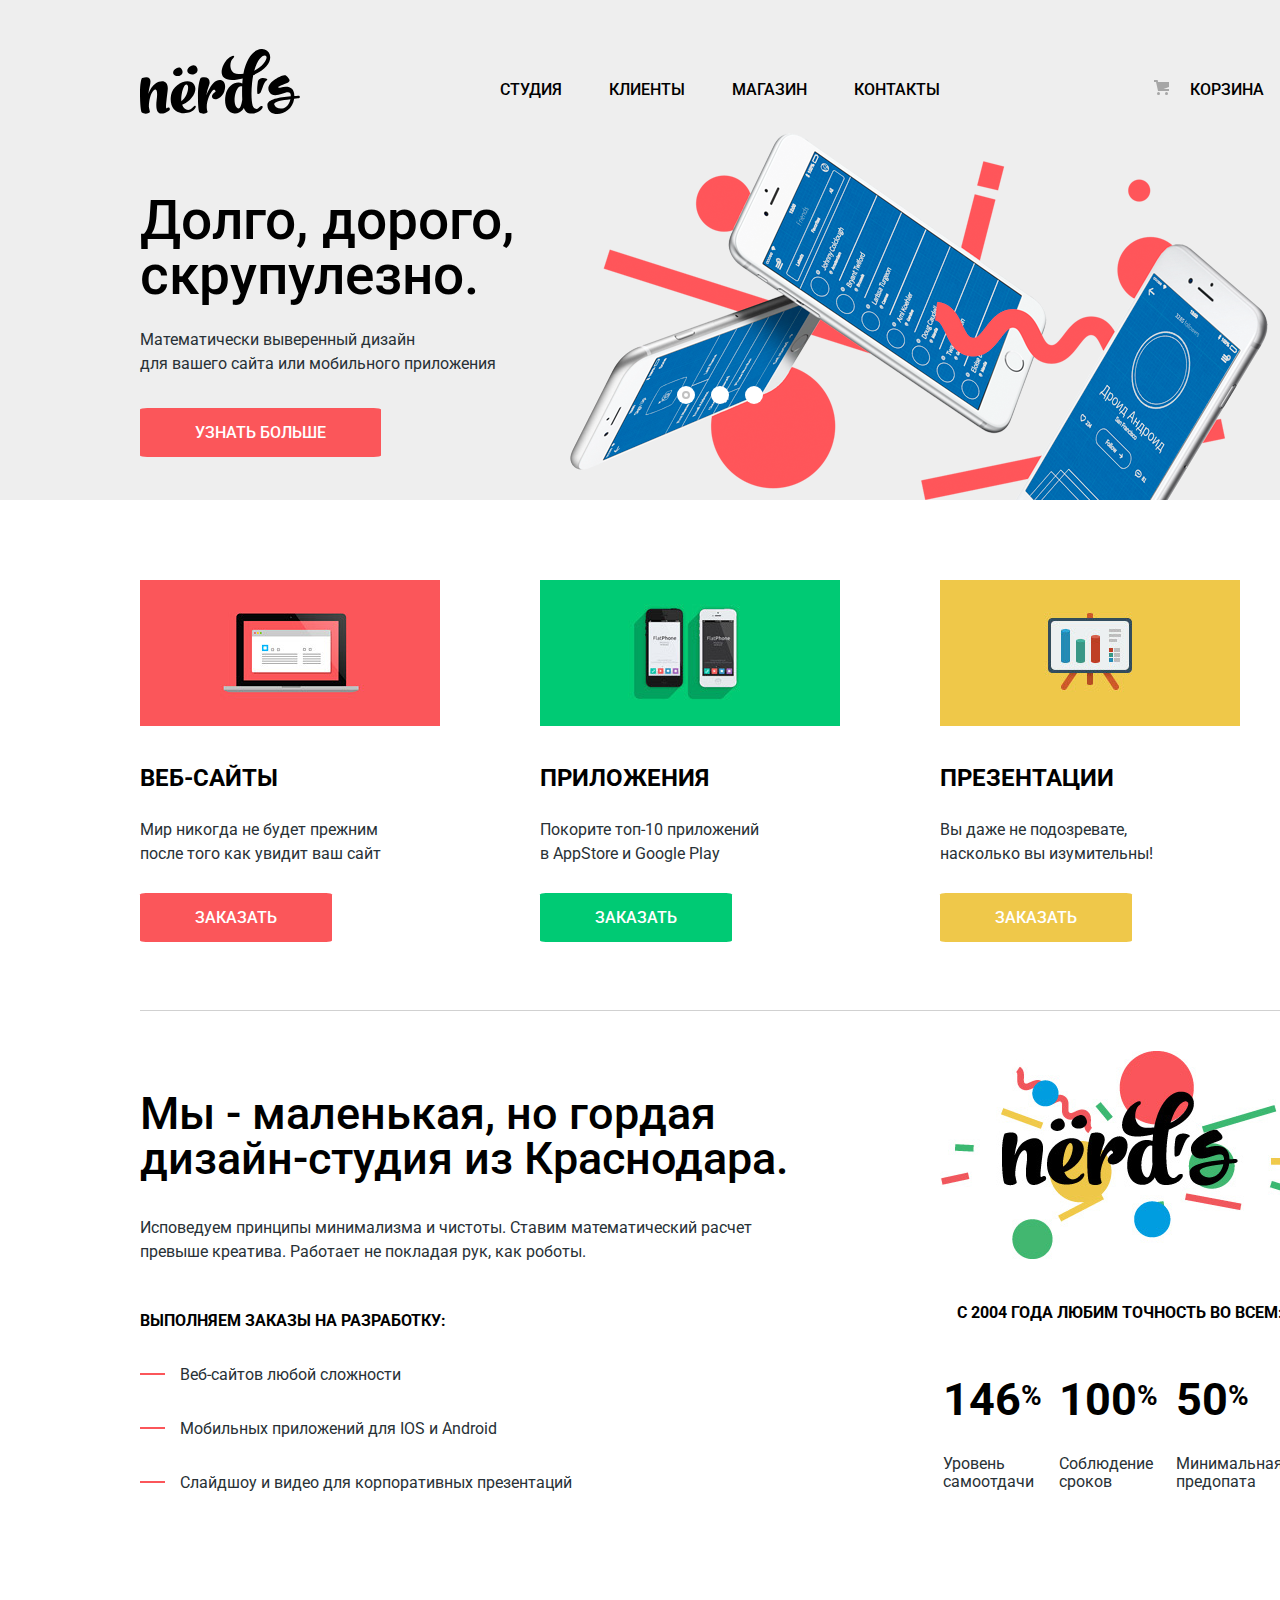
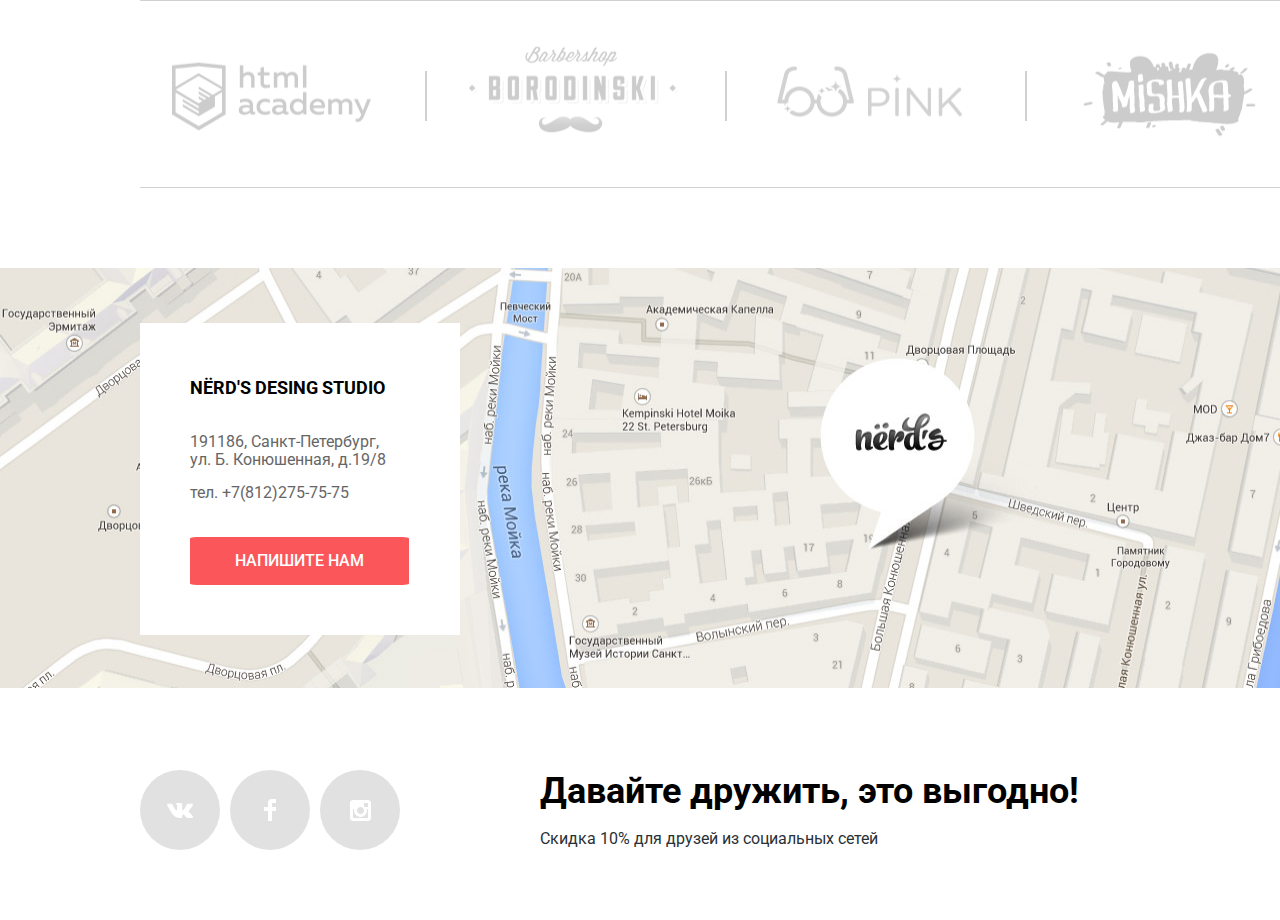
==== commit 6b497f92: "более сложная стилизация" ====
--- a/index.html
+++ b/index.html
@@ -5,7 +5,7 @@
     <title>HTML Academy: Нёрдс</title>
     <link href="https://fonts.googleapis.com/css?family=Roboto:400,500,700&amp;subset=cyrillic" rel="stylesheet">
     <link href="css/normalize.css" rel="stylesheet">
-    <link href="css/style.css" rel="stylesheet">
+    <link href="css/min.css" rel="stylesheet">
   </head>
   <body>
     <header class="main-header">
@@ -47,16 +47,16 @@
           </div>
           <ul class="slider-list">
             <li class="slider-item">
-              <h3 class="slider-title">Долго, дорого,<br> скрупулезно.</h3>
+              <h3 class="slider-title">Долго, дорого, скрупулезно.</h3>
               <p class="slider-text">Математически выверенный дизайн<br> для вашего сайта или мобильного приложения</p>
               <a class="slider-item-button button" href="#">УЗНАТЬ БОЛЬШЕ</a>         
             <li class="slider-item">
-              <h3 class="slider-title">Любим математику<br> как никто другой</h3>
+              <h3 class="slider-title">Любим математику как никто другой</h3>
               <p class="slider-text">Никакого креатива, только математические формулы<br> для расчета идеальных пропорций.</p>
               <a class="slider-item-button button" href="#">УЗНАТЬ БОЛЬШЕ</a>
             </li>
             <li class="slider-item">
-              <h3 class="slider-title">Только ночь,<br> только хардкор</h3>
+              <h3 class="slider-title">Только ночь, только хардкор</h3>
               <p class="slider-text">Работать днем, как все? Мы против этого<br> Ближе к полуночи работа только начинается.</p>
               <a class="slider-item-button button" href="#">УЗНАТЬ БОЛЬШЕ</a>
             </li>
@@ -64,7 +64,7 @@
         </section> 
       </div>  
     </header>
-    <main>
+    <main class="main-content-container">
       <div class="container">
         <section class="features">
           <h2 class="visually-hidden">Услуги</h2>
@@ -91,8 +91,10 @@
         </section> 
         <section class="about-us">
           <div class="about-us-block"> 
-            <h2 class="about-us-title">Мы - маленькая, но гордая<br> дизайн-студия из Краснодара.</h2>
-            <p class="about-us-text">Исповедуем принципы минимализма и чистоты. Ставим математический расчет<br>превыше креатива. Работает не покладая рук, как роботы.</p>
+            <h2 class="about-us-title">Мы - маленькая, но гордая дизайн-студия из Краснодара.</h2>
+            <p class="about-us-text">
+              Исповедуем принципы минимализма и чистоты. Ставим математический расчет<br>превыше креатива. Работает не покладая рук, как роботы.
+            </p>
          	  <h2 class="company-product-title">Выполняем заказы на разработку:</h2>
        	    <ul class="company-product-list">
        		   <li class="company-product-item">Веб-сайтов любой сложности</li>
@@ -157,11 +159,11 @@
             NЁRD'S DESING STUDIO
         	</h3>
         	<p class="footer-contacts">
-        	  191186, Санкт-Петербург,<br> 
+        	  191186, Санкт-Петербург,
         	  ул. Б. Конюшенная, д.19/8	
         	</p>
         	<p class="footer-phone">тел. +7(812)275-75-75</p>
-        	<a class="button footer-button" href="#">Напишите нам</a>
+        	<button class="button footer-button">Напишите нам</button>
         </section>
       </section>
       <div class="container">
--- a/css/min.css
+++ b/css/min.css
@@ -0,0 +1,1417 @@
+body {
+  margin: 0;
+  padding: 0;
+
+  font-family: "Roboto", Arial, sans-serif;
+  font-size: 14px;
+  line-height: 24px;
+  font-weight: 400;
+  color: #000000;
+}
+
+.visually-hidden {
+  position: absolute;
+  clip: rect(0 0 0 0);
+  width: 1px;
+  height: 1px;
+  margin: -1px;
+}
+
+.container {
+  width: 1160px;
+  margin: 0 auto;
+  padding: 0 20px;
+}
+
+.button {
+  padding: 15px 55px;
+  text-align: center;
+
+  color: #ffffff;
+  font-size: 16px;
+  line-height: 18px;
+  font-weight: 500;
+  text-transform: uppercase;
+
+  background-color: #fb565a;
+  border: none;
+  border-radius: 3%;
+  text-decoration: none;
+}
+
+.button:hover,
+.button:focus  {
+  background-color: #e74246;
+}
+
+.button:active {
+  color: rgba(255, 255, 255, 0.3);
+  background-color: #d7373b;
+  -webkit-box-shadow: 0 3px rgba(0, 0, 0, 0.1 ) inset;
+          box-shadow: 0 3px rgba(0, 0, 0, 0.1 ) inset;
+}
+
+.main-header {
+  min-width: 1440px;
+  margin-bottom: 80px;
+
+  background-color: #eeeeee;
+}
+
+.inner-page .main-header {
+  margin-bottom: 60px;
+}
+
+.main-header-logo {
+  padding-top: 49px;
+
+  width: 160px;
+  height: 64px;
+}
+
+.inner-page .nerds-logo-filter:hover {
+  -webkit-filter: opacity(80%);
+          filter: opacity(80%);
+
+}
+
+.inner-page .nerds-logo-filter:active {
+  -webkit-filter: opacity(30%);
+          filter: opacity(30%);
+
+}
+
+.inner-page .main-header-wrapper {
+  padding-bottom: 80px;
+}
+
+.main-navigation,
+.user-cart-link {
+  font-size: 16px;
+  line-height: 30px;
+  font-weight: 500;
+}
+
+.main-navigation,
+.user-cart-item {
+  padding-top: 75px;
+}
+
+.user-cart-link {
+  position: relative;
+  padding-left: 50px;
+
+}
+
+.user-cart-link::before {
+  content: "";
+
+  position: absolute;
+  top: 5px;
+  left: 14px;
+
+  width: 16px;
+  height: 30px;
+
+  background-image: url(../img/cart-icon.svg);
+  background-repeat: no-repeat;
+  background-position: 0 0;
+}
+
+.main-header-wrapper {
+  display: -webkit-box;
+  display: -ms-flexbox;
+  display: flex;
+  -webkit-box-pack: justify;
+      -ms-flex-pack: justify;
+          justify-content: space-between;
+}
+
+
+.user-cart-list {
+  width: 160px;
+  margin: 0;
+  padding: 0;
+}
+
+
+.nav-list {
+  width: 440px;
+
+  display: -webkit-box;
+
+  display: -ms-flexbox;
+
+  display: flex;
+  -ms-flex-wrap: wrap;
+      flex-wrap: wrap;
+  -webkit-box-pack: justify;
+      -ms-flex-pack: justify;
+          justify-content: space-between;
+}
+
+.nav-list,
+.user-cart-list {
+  list-style: none;
+  margin: 0;
+  padding: 0;
+}
+
+.nav-link,
+.user-cart-link {
+  display: inline-block;
+  vertical-align: center;
+  padding-bottom: 10px;
+  color: #000000;
+  font-weight: 500;
+  text-decoration: none;
+} 
+
+.nav-link:hover,
+.user-cart-link:hover,
+.nav-link:focus,
+.user-cart-link:focus {
+  color: #fb565a;
+}
+
+.nav-link:active,
+.user-cart-link:active {
+  color: #000000;
+  -webkit-filter: opacity(30%);
+          filter: opacity(30%);
+}
+
+.site-navigation-current {
+  position: relative;
+}
+
+.site-navigation-current::after {
+  content: "";
+
+  position: absolute;
+  right: 1px;
+  bottom: 0;
+  left: 1px;
+
+  height: 3px;
+
+  background-color: #fb565a;
+}
+
+.slider-block {
+  position: relative;
+}
+
+.slider-controls {
+  position: absolute;
+  left: 50%;
+  bottom: 104px;
+  z-index: 0;
+
+  width: 160px;
+  height: 18px;
+
+  text-align: center;
+  font-size: 0;
+  -webkit-transform: translateX(-50%);
+      -ms-transform: translateX(-50%);
+          transform: translateX(-50%);
+}
+
+.slider-controls-item {
+  position: relative;
+
+  display: inline-block;
+  vertical-align: center;
+  width: 18px;
+  height: 18px;
+  padding: 8px;
+
+  border-radius: 50%;
+  cursor: pointer;
+}
+
+.slider-controls-item::after {
+  content: "";
+
+  position: absolute;
+  top: 8px;
+  left: 8px;
+  z-index: 1;
+
+  width: 18px;
+  height: 18px;
+
+  background: #ffffff;
+
+  border-radius: 50%;
+}
+
+.slider-list {
+  margin: 0;
+  padding: 0;
+
+  list-style: none;
+}
+
+.slider-item {
+  display: none;
+  padding-top: 78px;
+  padding-bottom: 55px;
+}
+
+.slider-item:nth-child(1) {	
+  background-image: url("../img/slide1.png");
+  background-repeat: no-repeat;
+  background-position: 93% 18px;
+}	
+
+.slider-item:nth-child(2) {
+  background-image: url("../img/slide2.png");
+  background-repeat: no-repeat;
+  background-position: 100% 20px;
+}
+
+.slider-item:nth-child(3) {
+  background-image: url(../img/slide3.png);
+  background-repeat: no-repeat;
+  background-position: 100% 20px;
+}
+
+.slider-product-1:checked ~ .slider-list .slider-item:nth-child(1) {
+  display: block;
+}
+
+.slider-product-2:checked ~ .slider-list .slider-item:nth-child(2) {
+  display: block;
+}
+
+.slider-product-3:checked ~ .slider-list .slider-item:nth-child(3) {
+  display: block;
+}
+
+.slider-product-1:checked ~ .slider-controls .slider-controls-item--1::before,
+.slider-product-2:checked ~ .slider-controls .slider-controls-item--2::before,
+.slider-product-3:checked ~ .slider-controls .slider-controls-item--3::before {
+  content: "";
+  position: absolute;
+  left: 50%;
+  top: 50%;
+  z-index: 2;
+  width: 4px;
+  height: 4px;
+  margin: -4px;
+  background-color: inherit;
+  border: 2px solid #c1c1c1;
+  border-radius: 50%;
+}
+
+.slider-title {
+  font-size: 55px;
+  line-height: 55px;
+  font-weight: 500;
+
+  max-width: 600px;
+  margin: 0;
+  margin-bottom: 25px;
+}
+
+.slider-text {
+  font-size: 16px;
+  line-height: 24px;
+  font-weight: 400;
+  color: #283136;
+
+  margin: 0;
+  margin-bottom: 45px;
+}
+
+.slider-item-button {
+  margin-bottom: 80px;
+}
+
+.main-content-container {
+  min-width: 1440px;
+}
+
+.features {
+  margin-bottom: 80px;
+}
+
+.features-list {
+  display: -webkit-box;
+  display: -ms-flexbox;
+  display: flex;
+  -ms-flex-wrap: wrap;
+      flex-wrap: wrap;
+  margin: 0;
+  padding: 0;
+
+  list-style: none;
+}
+
+.features-item {
+  width: 300px;
+
+  margin-right: 100px;
+}
+
+.features-item:last-child {
+  margin-right: 0;
+}
+
+.features-item-img {
+  margin-bottom: 30px;
+}
+
+.features-item-title {
+  font-size: 24px;
+  line-height: 30px;
+  font-weight: 700;
+
+  margin: 0;
+  margin-bottom: 25px;
+  padding: 0;
+}
+
+.features-item-text {
+  font-size: 16px;
+  line-height: 24px;
+
+  color: #283136;
+
+  margin: 0;
+  margin-bottom: 40px;
+  padding: 0;
+}
+
+.features-green-btn {
+  background-color: #00ca74;
+}
+
+.features-green-btn:hover,
+.features-green-btn:focus {
+  background-color: #00bc6c;
+}
+
+
+.features-green-btn:active {
+  background-color: #00aa62;
+}
+
+.features-yellow-btn {
+  background-color: #efc84a;
+}
+
+.features-yellow-btn:hover,
+.features-yellow-btn:focus {
+  background-color: #eab534;
+}
+
+.about-us {
+  display: -webkit-box;
+  display: -ms-flexbox;
+  display: flex;
+  -webkit-box-pack: justify;
+      -ms-flex-pack: justify;
+          justify-content: space-between;
+
+  margin-bottom: 75px;
+  padding-top: 40px;
+  border-top: 1px solid #d1d1d1;
+}
+
+.about-us-block {
+  width: 660px;
+}
+
+.about-us-advertise {
+  width: 360px;
+}
+
+.about-us-table {
+  width: 360px;
+}
+
+.about-us-title {
+  font-size: 45px;
+  line-height: 45px;
+  font-weight: 500;
+
+  margin: 0;
+  margin-bottom: 35px;
+  padding-top: 40px;
+}
+
+.about-us-text {
+  font-size: 16px;
+  line-height: 24px;
+  font-weight: 400;
+
+  color: #283136;
+
+  margin: 0;
+  margin-bottom: 45px;
+}
+
+.company-product-title {
+  font-size: 16px;
+  line-height: 24px;
+  font-weight: 700;
+
+  text-transform: uppercase;
+
+  margin: 0;
+  margin-bottom: 30px;
+}
+
+.company-product-list {
+  list-style: none;
+
+  margin: 0;
+  padding: 0;
+}
+
+.company-product-item {
+  position: relative;
+  margin-bottom: 30px;
+  padding-left: 40px;
+
+  font-size: 16px;
+  line-height: 24px;
+  font-weight: 400;
+
+  color: #283136;
+}
+
+.company-product-item:before {
+  content: "";
+
+  position: absolute;
+
+  width: 25px;
+  height: 2px;
+
+  top: 10px;
+  left: 0;
+
+  background-color: #fb565a;
+}
+
+.alt-logo-img {
+  margin-bottom: 35px;
+}
+.caption-title {
+  font-size: 16px;
+  font-weight: 700;
+
+  margin: 0;
+  margin-bottom: 45px;
+  text-align: center;
+}
+
+.table-bold {
+  font-size: 45px;
+  line-height: 54px;
+  font-weight: 700;
+  text-align: left;
+  padding-bottom: 25px;
+
+}
+
+.table-regular {
+  font-size: 16px;
+  line-height: 18px;
+
+  color: #283136;
+}
+
+.little-persent {
+  font-size: 28px;
+  line-height: 45px;
+  font-weight: 700;
+
+  vertical-align: text-top;
+}
+
+.partners-list {
+  display: -webkit-box;
+  display: -ms-flexbox;
+  display: flex;
+  -ms-flex-wrap: wrap;
+      flex-wrap: wrap;
+  -webkit-box-pack: justify;
+      -ms-flex-pack: justify;
+          justify-content: space-between;
+  margin: 0;
+  margin-bottom: 80px;
+  padding: 0;
+
+  list-style: none;
+
+  border-top: 1px solid #d1d1d1;
+  border-bottom: 1px solid #d1d1d1;
+}
+
+.partners-item-link {
+  -webkit-filter: opacity(20%);
+          filter: opacity(20%);
+  text-decoration: none;
+}
+
+.partners-item-link:hover {
+  -webkit-filter: opacity(100%);
+          filter: opacity(100%);
+}
+
+.partners-item-link:active {
+  -webkit-filter: opacity(10%);
+          filter: opacity(10%);
+}
+
+.partners-item {
+  position: relative;
+}
+
+.partners-item::before {
+  content: "";
+
+  position: absolute;
+  top: 70px;
+  left: -15px;
+
+  width: 2px;
+  height: 50px;
+
+  background-color: #d1d1d1;
+  -webkit-filter: opacity(100%);
+          filter: opacity(100%);
+}
+
+.partners-item:nth-of-type(1)::before {
+  display: none;
+}
+
+.contacts {
+  margin: 0;
+}
+
+.catalog-columns {
+  display: -webkit-box;
+  display: -ms-flexbox;
+  display: flex;
+  -webkit-box-pack: justify;
+      -ms-flex-pack: justify;
+          justify-content: space-between;
+}
+
+.title-big {
+  font-size: 55px;
+  line-height: 55px;
+  font-weight: 700;
+  text-align: center;
+  text-transform: uppercase;
+
+  margin: 0;
+  padding-bottom: 105px;
+}
+
+.filters {
+	width: 260px;
+}
+
+.filter {
+  width: 260px;
+}
+
+.filter-legend {
+  font-size: 18px;
+  line-height: 24px;
+  text-transform: uppercase;
+  font-weight: 700; 
+
+  margin-bottom: 10px;
+}
+
+.filter-legend-cost {
+  margin-bottom: 55px;
+}
+
+.filter .filter-fieldset {
+  border: none;
+}
+
+.filter-fieldset {
+  margin: 0;
+  margin-bottom: 45px;
+  padding: 0;
+
+  width: 260px;
+}
+
+.range-filter {
+  width: 260px;
+  margin-bottom: 60px;
+}
+
+.range-controls {
+  position: relative;
+
+  height: 41px;
+  margin-bottom: 15px;
+  padding-top: 39px;
+  padding-right: 20px;
+  padding-left: 20px;
+
+  background-color: #f1f1f1;
+
+  border-radius: 5px;
+}
+
+.range-controls:nth-of-type(1) {
+  cursor: pointer;
+}
+
+.range-controls .scale {
+  height: 2px;
+
+  background-color: #d7dcde;
+}
+
+.range-controls .bar {
+  width: 70%;
+  height: 2px;
+
+  background-color: #00ca74;
+}
+
+.range-controls .toggle {
+  position: absolute;
+  top: 31px;
+  left: 0;
+
+  width: 4px;
+  height: 4px;
+  padding: 0;
+
+  border: 8px solid #ffffff;
+  background-color: #ababab;
+  -webkit-box-shadow:  0 2px 1px 0 #cfcfcf;
+          box-shadow:  0 2px 1px 0 #cfcfcf;
+  border-radius: 50%;
+  cursor: pointer;
+}
+
+.range-controls .toggle-min {
+  left: 18px;
+}
+
+.range-controls .toggle-max {
+  left: 160px;
+}
+
+.price-controls {
+  font-size: 0;
+}
+
+.price-controls-label {
+  display: inline-block;
+  vertical-align: center;
+  width: 50%;
+
+  font-size: 16px;
+  text-transform: uppercase;
+}
+
+.price-controls-input {
+  width: 60px;
+  padding: 8px 10px;
+  margin-left: 10px;
+
+  font-family: Roboto, Arial, sans-serif;
+  font-size: 16px;
+  text-align: center;
+  color: #283136;
+
+  border: none;
+  border-radius: 5px;
+  background: #f1f1f1;
+}
+
+.max-price {
+  text-align: right;
+}
+
+.filter-list {
+  list-style: none;
+  font-size: 16px;
+  line-height: 20px;
+  padding: 0;
+  margin: 0;
+}
+
+.filter-option {
+  margin-bottom: 20px;
+  padding-left: 36px; 
+}
+
+.filter-input + .filter-option-label {
+  color: #283136;
+}
+
+.filter-option-label {
+  position: relative;
+
+  display: block;
+
+  cursor: pointer;
+  -webkit-user-select: none;
+     -moz-user-select: none;
+      -ms-user-select: none;
+          user-select: none;
+}
+
+.filter-input-checkbox + .filter-option-label::before {
+  content: "";
+  position: absolute;
+  left: -36px;
+  top: 0;
+
+  width: 27px;
+  height: 23px;
+
+  background-image: url(../img/checkbox-off.svg);
+  background-repeat: no-repeat;
+  background-position: 0 0;
+  -webkit-filter: opacity(40%);
+          filter: opacity(40%);
+}
+
+.filter-input-checkbox + .filter-option-label:hover::before {
+  -webkit-filter: opacity(100%);
+          filter: opacity(100%);
+}
+
+.filter-input-checkbox:checked + .filter-option-label::after {
+  content: "";
+
+  position: absolute;
+  top: 0px;
+  left: -36px;
+
+  width: 27px;
+  height: 23px;
+
+  background-image: url(../img/checkbox-on.svg);
+  background-repeat: no-repeat;
+  background-position: 0 0;
+  -webkit-filter: opacity(40%);
+          filter: opacity(40%);
+}
+
+.filter-input-checkbox:checked + .filter-option-label:hover::after {
+  -webkit-filter: opacity(100%);
+          filter: opacity(100%);
+}
+
+.filter-input:hover + .filter-option-label,
+.filter-input:focus + .filter-option-label {
+  color: #000000;
+}
+
+.filter-input:disabled + .filter-option-label {
+  -webkit-filter: opacity(30%);
+          filter: opacity(30%);
+}
+
+.filter-input-radio + .filter-option-label::before {
+  content: "";
+
+  position: absolute;
+  top: -1px;
+  left: -36px;
+
+  width: 16px;
+  height: 16px;
+
+  border: 2px solid #a6a6a6;
+  border-radius: 50%;
+}
+
+.filter-input-radio + .filter-option-label:hover::before {
+  border-color: #4f4f4f;
+}
+
+.filter-input-radio:checked + .filter-option-label::after {
+  content: "";
+
+  position: absolute;
+  top: 5px;
+  left: -30px;
+
+  width: 8px;
+  height: 8px;
+
+  background-color: #a6a6a6; 
+  border-radius: 50%;
+} 
+
+.filter-button {
+  color: #000000;
+  background-color: #eeeeee;
+}
+
+.filter-button:hover,
+.filter-button:focus {
+  background-color: #dfdfdf;
+}
+
+.filter-button:active {
+  color: rgba(0, 0, 0, 0.3);
+
+  background-color: #d5d5d5;
+}
+
+.sorting-list {
+  display: -webkit-box;
+  display: -ms-flexbox;
+  display: flex;
+  width: 760px;
+  margin-top: 0;
+  margin-bottom: 55px;
+  padding-left: 0;
+
+  list-style: none;
+}
+
+.sorting-item {
+  margin-right: 25px;
+
+  text-transform: uppercase;
+}
+
+.sorting-item:nth-child(1) {
+  margin-right: 200px;
+}
+
+.sorting-item:nth-child(4) {
+  margin-right: 40px;
+}
+
+.sorting-item:nth-child(5) {
+  margin-right: 15px;
+}
+
+.sorting-item:last-child {
+  margin-right: 0;
+}
+
+.sorting-title {
+  font-size: 18px;
+  line-height: 24px;
+  font-weight: 700;
+}
+
+.sorting-link {
+  font-size: 14px;
+  line-height: 18px;
+  font-weight: 400; 
+
+  color: #000000;
+
+  -webkit-filter: opacity(20%);
+
+          filter: opacity(20%);
+
+  text-decoration: none;
+}
+
+.sorting-link:hover {
+  -webkit-filter: opacity(60%);
+          filter: opacity(60%);
+}
+
+.sorting-link:active {
+  -webkit-filter: opacity(100%);
+          filter: opacity(100%);
+}
+
+.sorting-link-current {
+  -webkit-filter: opacity(100%);
+          filter: opacity(100%);
+}
+
+.catalog {
+  width: 760px;
+}
+
+.catalog-list {
+  display: -webkit-box;
+  display: -ms-flexbox;
+  display: flex;
+  -ms-flex-wrap: wrap;
+      flex-wrap: wrap;
+  padding: 0;
+  margin: 0;
+  margin-bottom: 25px;
+
+  list-style: none;
+}
+
+.catalog-item {
+  position: relative;
+
+  width: 360px;
+
+  margin-bottom: 35px;
+  margin-right: 40px;
+
+  -webkit-box-shadow: 0 0 10px rbga(0, 0, 0, 0.1);
+
+          box-shadow: 0 0 10px rbga(0, 0, 0, 0.1); 
+}
+
+.catalog-item:nth-of-type(even) {
+  margin-right: 0;
+}
+
+.catalog-item img {
+  display: block;
+}
+
+.catalog-item-browser {
+  margin-bottom: -10px;
+  -webkit-filter: opacity(12%);
+          filter: opacity(12%);
+}
+
+.catalog-item-block {
+  position: absolute;
+
+  width: 360px;
+  bottom: 0;
+  
+  padding-bottom: 45px;
+
+  background-color: #eeeeee; 
+  cursor: pointer; 
+
+  display: none;
+}
+
+.catalog-item:hover .catalog-item-block {
+  display: block;
+}
+.catalog-item:hover .catalog-item-browser {
+  -webkit-filter: opacity(100%);
+          filter: opacity(100%);
+}
+
+.pic-wrapper {
+  list-style: none;
+  padding: 0;
+  margin: 0;
+}
+
+.catalog-item-title {
+  color: #000000;
+  font-size: 18px;
+  line-height: 30px;
+  text-transform: uppercase;
+  text-align: center;
+
+  margin-top: 30px;
+}
+
+.catalog-item-link {
+  text-decoration: none;
+  color: #000000;
+}
+
+.catalog-category {
+  color: #666666;
+  font-size: 16px;
+  line-height: 18px;
+  font-weight: 400;
+  text-align: center;
+
+  margin-bottom: 30px;
+  padding-left: 65px;
+  padding-right: 65px;
+}
+
+.catalog-item-button {
+  margin-left: 80px;
+}
+
+.catalog-item-price{
+  color: #ffffff;
+  font-size: 16px;
+  line-height: 18px;
+}
+
+.pagination-list {
+  display: -webkit-box;
+  display: -ms-flexbox;
+  display: flex;
+  -ms-flex-wrap: wrap;
+      flex-wrap: wrap;
+
+  padding: 0;
+  margin: 0;
+  margin-bottom: 60px;
+
+  list-style: none;
+}
+
+.pagination-item {
+  margin-right: 5px;
+}
+
+.pagination-item:last-child {
+  margin-right: 0px; 
+}
+
+.pagination-link {
+  display: block;
+  color: #000000;
+  padding: 15px 20px;
+
+  background-color: #eeeeee;
+  border-radius: 5%;
+  text-decoration: none;
+}
+
+.pagination-link:hover,
+.pagination-link:focus {
+  background-color: #dfdfdf;
+}
+
+.pagination-link:active {
+  padding-top: 13px;
+  background-color: #d5d5d5;
+  border-top: 2px solid #bfbfbf;
+}
+
+.pagination-link-current {
+  color: #000000;
+  padding: 13px 20px;
+  border: 2px solid #a6a6a6;
+  background-color: #ffffff;
+}
+
+.pagination-link-current:hover,
+.pagination-link-current:focus {
+  color: #000000;
+
+  background-color: #ffffff;
+}
+
+.pagination-link-next {
+  padding-left: 80px;
+  padding-right: 80px;
+}
+
+.map {
+  width: 1440px;
+  margin: 0 auto;
+  position: relative;
+}
+
+.map-img {
+  margin-bottom: 75px;
+}
+
+.map-contacts {
+  position: absolute;
+ 
+  width: 320px;
+  top: 55px;
+  left: 140px;
+
+  background-color: #ffffff;
+}
+
+.main-footer {
+  min-width: 1440px;
+}
+
+.footer-title-company-name {
+  font-size: 18px;
+  line-height: 30px;
+  font-weight: 700;
+
+  margin: 0;
+  margin-top: 50px;
+  margin-bottom: 30px;
+  padding-left: 50px;
+}
+
+.footer-contacts,
+.footer-phone {
+  font-size: 16px;
+  line-height: 18px;
+  font-weight: 400;
+  color: #666666;
+
+  margin: 0;
+  padding-left: 50px;
+}
+
+.footer-contacts {
+  margin-bottom: 15px;
+  max-width: 200px;
+}
+
+.footer-phone {
+  margin-bottom: 35px;
+}
+
+.footer-button {
+  margin-left: 50px;
+  margin-bottom: 50px;
+  padding: 15px 45px;
+}
+
+.social {
+  display: -webkit-box;
+  display: -ms-flexbox;
+  display: flex;
+  -ms-flex-wrap: wrap;
+      flex-wrap: wrap;	
+}
+
+.social-list {
+  display: -webkit-box;
+  display: -ms-flexbox;
+  display: flex;
+  -ms-flex-wrap: wrap;
+      flex-wrap: wrap;
+  -webkit-box-pack: justify;
+      -ms-flex-pack: justify;
+          justify-content: space-between;
+  width: 260px;
+
+  margin: 0;
+  margin-right: 140px; 
+  padding: 0;
+  padding-bottom: 70px;
+
+  list-style: none;
+}
+
+.social-button {
+  display: -webkit-box;
+  display: -ms-flexbox;
+  display: flex;
+  -webkit-box-align: center;
+      -ms-flex-align: center;
+          align-items: center;
+  -webkit-box-pack: center;
+      -ms-flex-pack: center;
+          justify-content: center;
+  width: 80px;
+  height: 80px;
+
+  background-color: #e1e1e1;
+  border-radius: 50%;
+}
+
+.social-button:hover, 
+.social-button:focus {
+  background-color: #e74246;
+}
+
+.social-button:active path {
+  fill: #e37376;
+}
+
+.friendship-block {
+  margin: 0;
+
+  width: 550px;
+}
+
+.title-friendship {
+  font-size: 36px;
+  line-height: 43px;
+  font-weight: 700;
+
+  margin: 0;
+  margin-bottom: 15px;
+  padding: 0;
+}
+
+.text-friendship {
+  font-size: 16px;
+  line-height: 22px;
+
+  margin: 0;
+
+  color: #283136;
+}
+
+.modal {
+  position: fixed;
+
+  background-position: 0 0;
+  background-color: #ffffff;
+
+  -webkit-box-shadow: 0 30px 50px rgba(0, 0, 0, 0.7);
+
+          box-shadow: 0 30px 50px rgba(0, 0, 0, 0.7);
+
+  top: 100px;
+  left: 50%;
+}
+
+.modal-feedback {
+  width: 760px;
+  margin: 0;
+  margin-left: -480px;
+  padding-left: 100px;
+  padding-right: 100px;
+  padding-top: 75px;
+  padding-bottom: 75px;
+	
+  display: none;	
+}
+
+.modal-show {
+  display: block;
+}
+
+.modal-close {
+  position: absolute;
+  top: 80px;
+  right: 90px;
+
+  width: 22px;
+  height: 22px;
+ 
+  font-size: 0;
+
+  background-color: transparent;
+  border: 0;
+
+  cursor: pointer;
+}
+
+.modal-close:before,
+.modal-close:after {
+  content: "";
+
+  position: absolute;
+  top: 10px;
+  left: 1px;
+
+  width: 20px;
+  height: 3px;
+
+  background-color: #fb565a;
+  -webkit-filter: opacity(30%);
+          filter: opacity(30%);
+}
+
+.modal-close:hover::before,
+.modal-close:hover::after {
+  -webkit-filter: opacity(100%);
+          filter: opacity(100%);
+}
+
+.modal-close:active::before,
+.modal-close:active::after {
+  -webkit-filter: opacity(10%);
+          filter: opacity(10%);
+}
+
+.modal-close:before {
+  -webkit-transform: rotate(45deg);
+      -ms-transform: rotate(45deg);
+          transform: rotate(45deg);
+}
+
+.modal-close:after {
+  -webkit-transform: rotate(-45deg);
+      -ms-transform: rotate(-45deg);
+          transform: rotate(-45deg);
+}
+
+.modal-feedback-tip {
+  margin: 0;
+  padding: 0;
+  margin-bottom: 40px;
+  font-size: 45px;
+  line-height: 54px;
+}
+
+.modal-feedback-form-group {
+  display: inline-block;
+  vertical-align: center;
+  width: 358px;
+  font-size: 16px;
+  line-height: 18px;
+  font-weight: 700;
+
+  margin: 0;
+}
+
+.modal-feedback-form-group:nth-of-type(1) {
+  margin-right: 40px;
+  padding-bottom: 30px;
+}
+
+.modal-feedback-label {
+  display: inline-block;
+  vertical-align: center;
+  margin: 0;
+  padding: 0;
+  padding-bottom: 10px;
+}
+
+.modal-feedback-input {
+  -webkit-box-sizing:  border-box;
+          box-sizing:  border-box;
+  font-family: Roboto, Arial, sans-serif;
+  font-size: 16px;
+  line-height: 18px;
+  font-weight: 400;
+  color: #d7dcde;
+  padding: 10px 15px;
+  width: 360px;
+
+  border: 2px solid #d7dcde; 
+  border-radius: 3px;
+}
+
+.modal-feedback-input:hover {
+  color: #b4b9bb;
+
+  border: 2px solid #b4b9bb;
+}
+
+.modal-feedback-input:focus {
+  outline: none;
+
+  color: #000000;
+
+  border: 2px solid #000000;
+}
+
+.modal-feedback-ipnut:invalid {
+  color: #e74246;
+
+  border: 2px solid #e74246;
+}
+
+.modal-feedback-textarea {
+  display: block;
+  min-height: 115px;
+  width: 760px;
+
+  margin-bottom: 50px;
+}
+
+.modal-button {
+	outline: none;
+}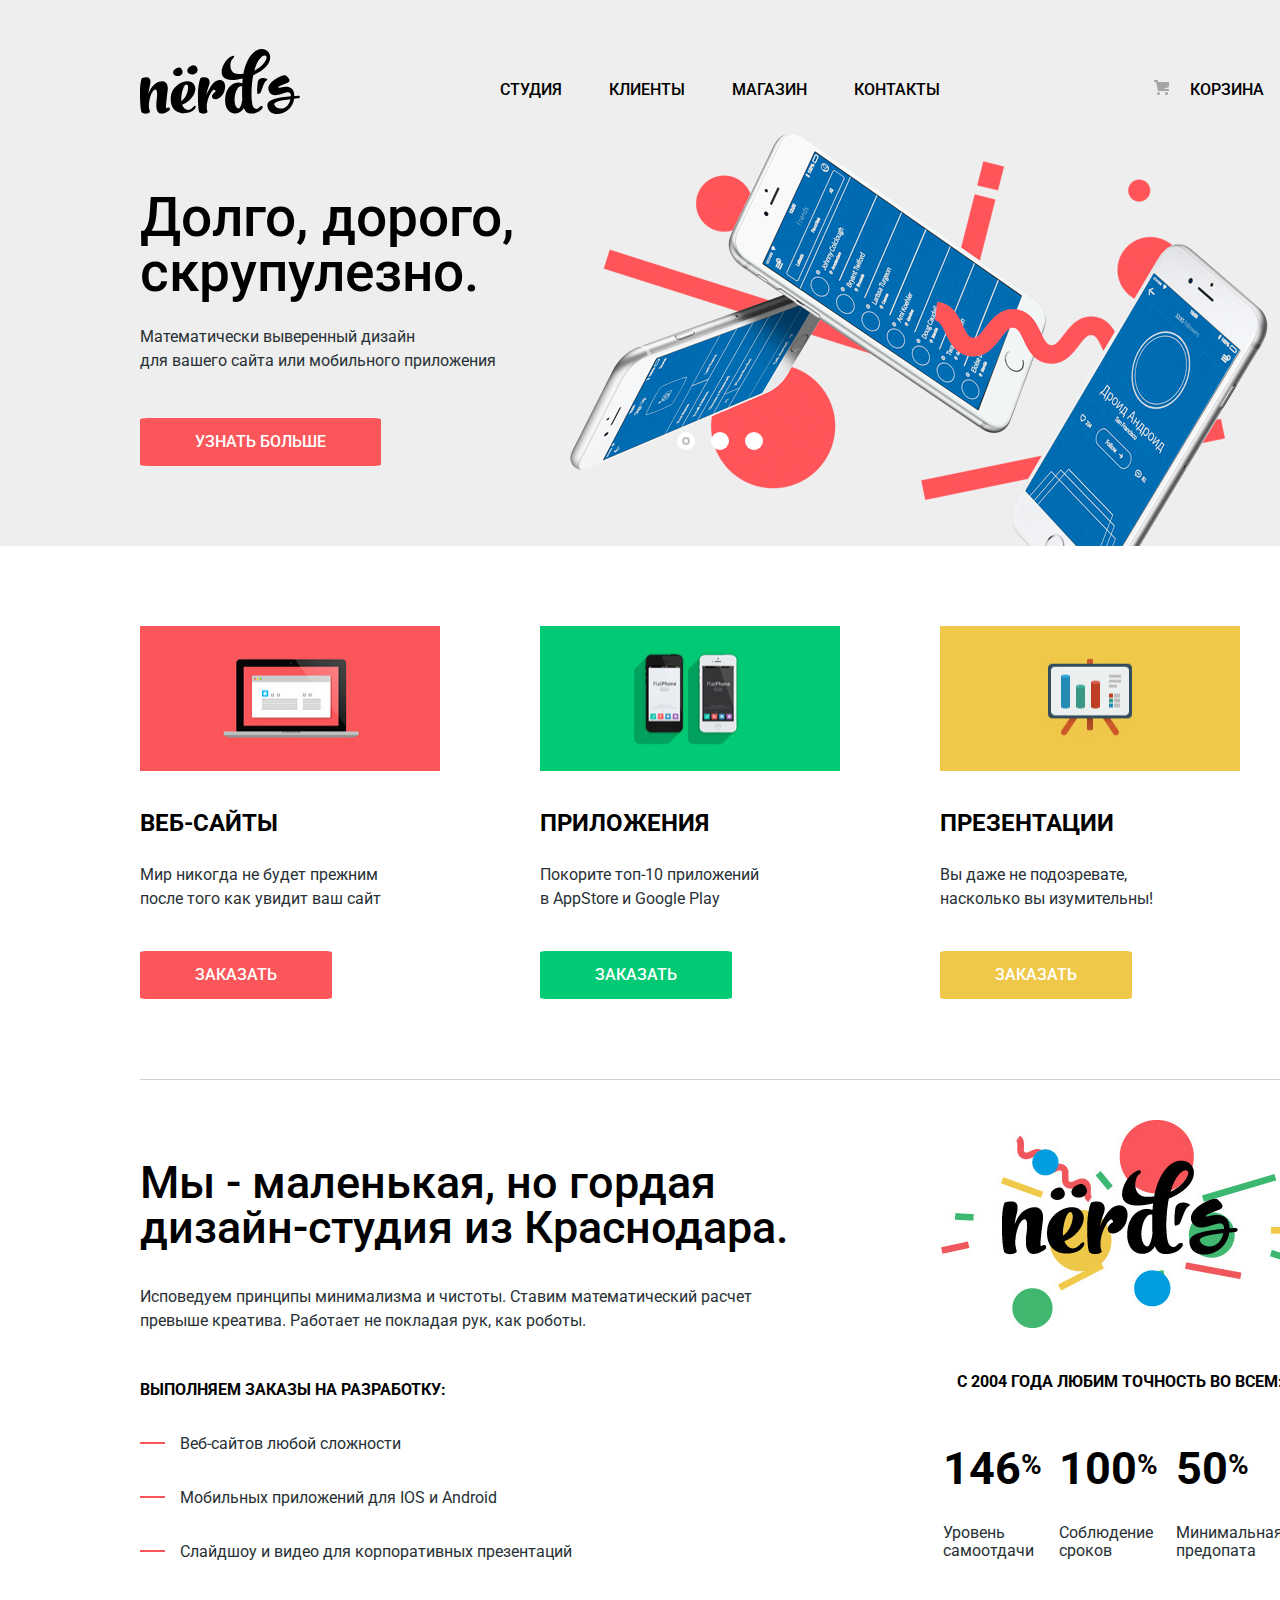
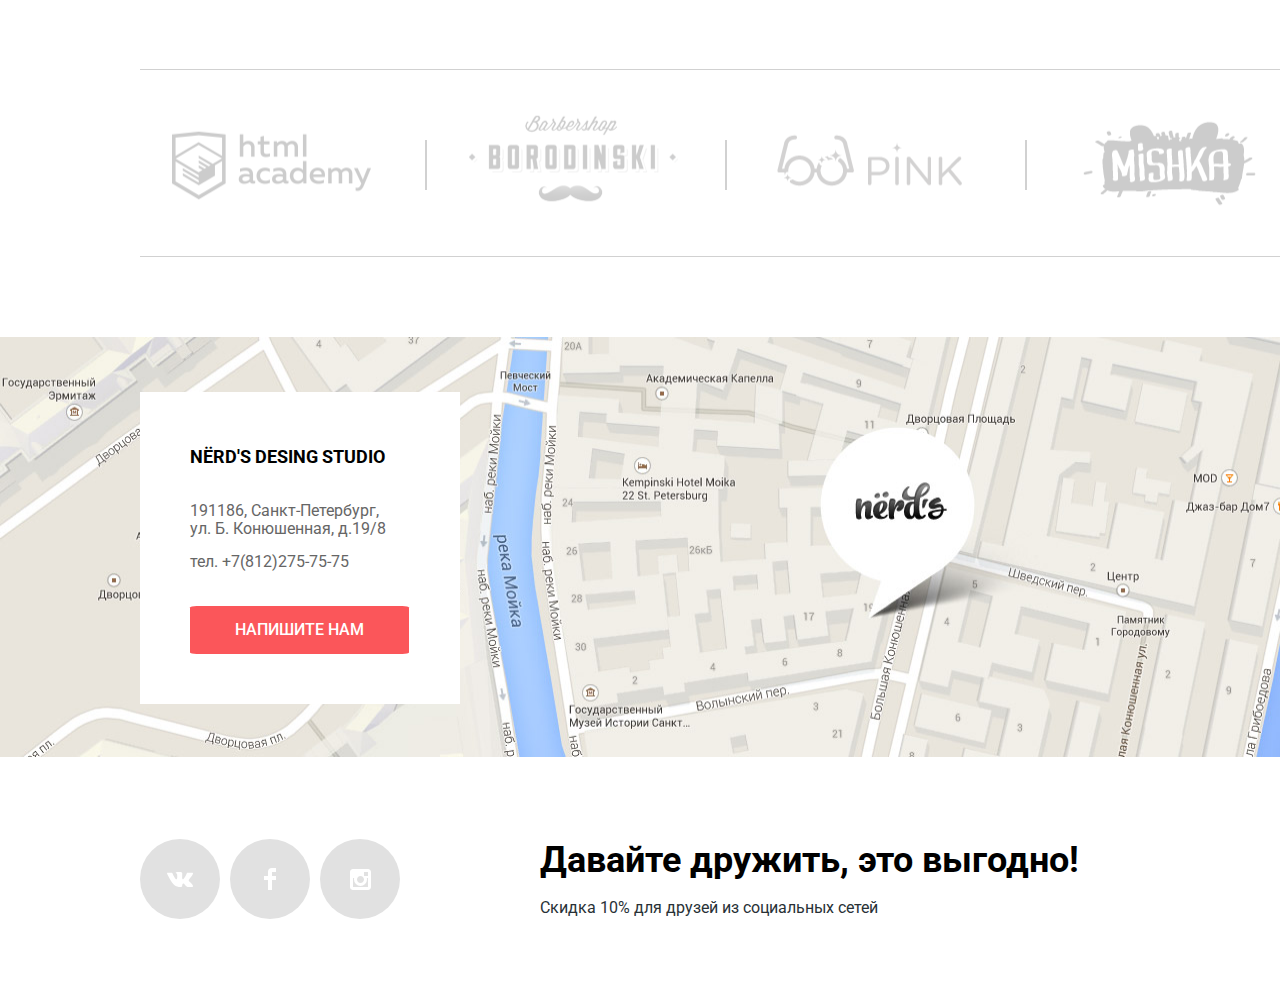
==== commit b336bf85: "Сделана интерактивная карта, допилин попап" ====
--- a/index.html
+++ b/index.html
@@ -5,7 +5,7 @@
     <title>HTML Academy: Нёрдс</title>
     <link href="https://fonts.googleapis.com/css?family=Roboto:400,500,700&amp;subset=cyrillic" rel="stylesheet">
     <link href="css/normalize.css" rel="stylesheet">
-    <link href="css/min.css" rel="stylesheet">
+    <link href="css/style.css" rel="stylesheet">
   </head>
   <body>
     <header class="main-header">
@@ -70,19 +70,19 @@
           <h2 class="visually-hidden">Услуги</h2>
           <ul class="features-list">
             <li class="features-item">
-              <img class="features-item-img" src="img/notebook-website-red.jpg" alt="изображение ноутбука">
+              <img class="features-item-img" src="img/notebook-website-red.jpg" width="300" height="145" alt="изображение ноутбука">
          	    <h3 class="features-item-title">ВЕБ-САЙТЫ</h3>
          	    <p class="features-item-text">Мир никогда не будет прежним<br> после того как увидит ваш сайт</p>
          	    <a class="button" href="#">Заказать</a>
          	  </li>
          	  <li class="features-item">
-              <img class="features-item-img" src="img/mobile-app-green.jpg" alt="изображение мобильного телефона">
+              <img class="features-item-img" src="img/mobile-app-green.jpg" width="300" height="145" alt="изображение мобильного телефона">
          	    <h3 class="features-item-title">ПРИЛОЖЕНИЯ</h3>
          	    <p class="features-item-text">Покорите топ-10 приложений<br> в AppStore и Google Play</p>
          	    <a class="button features-green-btn" href="#">Заказать</a>
          	  </li>
          	  <li class="features-item">
-              <img class="features-item-img" src="img/presentation-yellow.jpg" alt="изображение презентаций">
+              <img class="features-item-img" src="img/presentation-yellow.jpg" width="300" height="145" alt="изображение презентаций">
          	    <h3 class="features-item-title">ПРЕЗЕНТАЦИИ</h3>
          	    <p class="features-item-text">Вы даже не подозревате,<br> насколько вы изумительны!</p>	
          	    <a class="button features-yellow-btn" href="#">Заказать</a>
@@ -151,8 +151,10 @@
     <footer class="main-footer">
       <section class="map">
         <h2 class="visually-hidden">191186, Санкт-Петербург, ул. Б. Конюшенная, д.19/8</h2>
-        <div class="map-img">
-          <img class="map" src="img/map-marker.jpg" width="1440" height="420" alt="191186, Санкт-Петербург, ул. Б. Конюшенная, д.19/8">
+        <div class="map-block">
+          <p class="map-wrapper">
+            <img class="map-img" src="img/map-marker.jpg" width="1440" height="420" alt="191186, Санкт-Петербург, ул. Б. Конюшенная, д.19/8">
+          </p>
         </div>
         <section class="map-contacts">
         	<h3 class="footer-title-company-name">
@@ -166,6 +168,7 @@
         	<button class="button footer-button">Напишите нам</button>
         </section>
       </section>
+      <iframe class="modal-map" src="https://yandex.ru/map-widget/v1/-/CBUnrPx5XB" width="1440" height="420" frameborder="0" allowfullscreen></iframe>
       <div class="container">
         <div class="social">  
     	    <ul class="social-list">
--- a/css/style.css
+++ b/css/style.css
@@ -0,0 +1,1493 @@
+body {
+  margin: 0;
+  padding: 0;
+
+  font-family: "Roboto", Arial, sans-serif;
+  font-size: 14px;
+  line-height: 24px;
+  font-weight: 400;
+  color: #000000;
+
+  min-width: 1440px;
+}
+
+.visually-hidden {
+  position: absolute;
+  clip: rect(0 0 0 0);
+  width: 1px;
+  height: 1px;
+  margin: -1px;
+}
+
+.container {
+  width: 1160px;
+  margin: 0 auto;
+  padding: 0 20px;
+}
+
+.button {
+  padding: 15px 55px;
+  text-align: center;
+  display: inline-block;
+  vertical-align: top;
+
+  color: #ffffff;
+  font-size: 16px;
+  line-height: 18px;
+  font-weight: 500;
+  text-transform: uppercase;
+
+  background-color: #fb565a;
+  border: none;
+  border-radius: 3%;
+  text-decoration: none;
+}
+
+.button:hover,
+.button:focus  {
+  background-color: #e74246;
+}
+
+.button:active {
+  color: rgba(255, 255, 255, 0.3);
+  background-color: #d7373b;
+  -webkit-box-shadow: 0 3px rgba(0, 0, 0, 0.1 ) inset;
+          box-shadow: 0 3px rgba(0, 0, 0, 0.1 ) inset;
+}
+
+.main-header {
+  margin-bottom: 80px;
+
+  background-color: #eeeeee;
+}
+
+.inner-page .main-header {
+  margin-bottom: 60px;
+}
+
+.main-header-logo {
+  padding-top: 49px;
+
+  width: 160px;
+  height: 64px;
+}
+
+.inner-page .nerds-logo-filter:hover {
+  -webkit-filter: opacity(80%);
+          filter: opacity(80%);
+
+}
+
+.inner-page .nerds-logo-filter:active {
+  -webkit-filter: opacity(30%);
+          filter: opacity(30%);
+
+}
+
+.inner-page .main-header-wrapper {
+  padding-bottom: 80px;
+}
+
+.main-navigation,
+.user-cart-link {
+  font-size: 16px;
+  line-height: 30px;
+  font-weight: 500;
+}
+
+.main-navigation,
+.user-cart-item {
+  padding-top: 75px;
+}
+
+.user-cart-link {
+  position: relative;
+  padding-left: 50px;
+
+}
+
+.user-cart-link::before {
+  content: "";
+
+  position: absolute;
+  top: 5px;
+  left: 14px;
+
+  width: 16px;
+  height: 30px;
+
+  background-image: url(../img/cart-icon.svg);
+  background-repeat: no-repeat;
+  background-position: 0 0;
+}
+
+.main-header-wrapper {
+  display: -webkit-box;
+  display: -ms-flexbox;
+  display: flex;
+  -webkit-box-pack: justify;
+      -ms-flex-pack: justify;
+          justify-content: space-between;
+}
+
+
+.user-cart-list {
+  width: 160px;
+  margin: 0;
+  padding: 0;
+}
+
+
+.nav-list {
+  width: 440px;
+
+  display: -webkit-box;
+
+  display: -ms-flexbox;
+
+  display: flex;
+  -ms-flex-wrap: wrap;
+      flex-wrap: wrap;
+  -webkit-box-pack: justify;
+      -ms-flex-pack: justify;
+          justify-content: space-between;
+}
+
+.nav-list,
+.user-cart-list {
+  list-style: none;
+  margin: 0;
+  padding: 0;
+}
+
+.nav-link,
+.user-cart-link {
+  display: inline-block;
+  vertical-align: center;
+  padding-bottom: 10px;
+  color: #000000;
+  font-weight: 500;
+  text-decoration: none;
+} 
+
+.nav-link:hover,
+.user-cart-link:hover,
+.nav-link:focus,
+.user-cart-link:focus {
+  color: #fb565a;
+}
+
+.nav-link:active,
+.user-cart-link:active {
+  color: #000000;
+  -webkit-filter: opacity(30%);
+          filter: opacity(30%);
+}
+
+.site-navigation-current {
+  position: relative;
+}
+
+.site-navigation-current::after {
+  content: "";
+
+  position: absolute;
+  right: 1px;
+  bottom: 0;
+  left: 1px;
+
+  height: 3px;
+
+  background-color: #fb565a;
+}
+
+.slider-block {
+  position: relative;
+}
+
+.slider-controls {
+  position: absolute;
+  left: 50%;
+  bottom: 104px;
+  z-index: 0;
+
+  width: 160px;
+  height: 18px;
+
+  text-align: center;
+  font-size: 0;
+  -webkit-transform: translateX(-50%);
+      -ms-transform: translateX(-50%);
+          transform: translateX(-50%);
+}
+
+.slider-controls-item {
+  position: relative;
+
+  display: inline-block;
+  vertical-align: center;
+  width: 18px;
+  height: 18px;
+  padding: 8px;
+
+  border-radius: 50%;
+  cursor: pointer;
+}
+
+.slider-controls-item::after {
+  content: "";
+
+  position: absolute;
+  top: 8px;
+  left: 8px;
+  z-index: 1;
+
+  width: 18px;
+  height: 18px;
+
+  background: #ffffff;
+
+  border-radius: 50%;
+}
+
+.slider-list {
+  margin: 0;
+  padding: 0;
+
+  list-style: none;
+}
+
+.slider-item {
+  display: none;
+  padding-top: 75px;
+}
+
+.slider-item:nth-child(1) { 
+  background-image: url("../img/slide1.png");
+  background-repeat: no-repeat;
+  background-position: 93% 18px;
+} 
+
+.slider-item:nth-child(2) {
+  background-image: url("../img/slide2.png");
+  background-repeat: no-repeat;
+  background-position: 100% 20px;
+}
+
+.slider-item:nth-child(3) {
+  background-image: url(../img/slide3.png);
+  background-repeat: no-repeat;
+  background-position: 100% 20px;
+}
+
+.slider-product-1:checked ~ .slider-list .slider-item:nth-child(1) {
+  display: block;
+}
+
+.slider-product-2:checked ~ .slider-list .slider-item:nth-child(2) {
+  display: block;
+}
+
+.slider-product-3:checked ~ .slider-list .slider-item:nth-child(3) {
+  display: block;
+}
+
+.slider-product-1:checked ~ .slider-controls .slider-controls-item--1::before,
+.slider-product-2:checked ~ .slider-controls .slider-controls-item--2::before,
+.slider-product-3:checked ~ .slider-controls .slider-controls-item--3::before {
+  content: "";
+  position: absolute;
+  left: 50%;
+  top: 50%;
+  z-index: 2;
+  width: 4px;
+  height: 4px;
+  margin: -4px;
+  background-color: inherit;
+  border: 2px solid #c1c1c1;
+  border-radius: 50%;
+}
+
+.slider-title {
+  font-size: 55px;
+  line-height: 55px;
+  font-weight: 500;
+
+  max-width: 600px;
+  margin: 0;
+  margin-bottom: 25px;
+}
+
+.slider-text {
+  font-size: 16px;
+  line-height: 24px;
+  font-weight: 400;
+  color: #283136;
+
+  margin: 0;
+  margin-bottom: 45px;
+}
+
+.slider-item-button {
+  margin-bottom: 80px;
+}
+
+.features {
+  margin-bottom: 80px;
+}
+
+.features-list {
+  display: -webkit-box;
+  display: -ms-flexbox;
+  display: flex;
+  -ms-flex-wrap: wrap;
+      flex-wrap: wrap;
+  margin: 0;
+  padding: 0;
+
+  list-style: none;
+}
+
+.features-item {
+  width: 300px;
+
+  margin-right: 100px;
+}
+
+.features-item:last-child {
+  margin-right: 0;
+}
+
+.features-item-img {
+  margin-bottom: 30px;
+}
+
+.features-item-title {
+  font-size: 24px;
+  line-height: 30px;
+  font-weight: 700;
+
+  margin: 0;
+  margin-bottom: 25px;
+  padding: 0;
+}
+
+.features-item-text {
+  font-size: 16px;
+  line-height: 24px;
+
+  color: #283136;
+
+  margin: 0;
+  margin-bottom: 40px;
+  padding: 0;
+}
+
+.features-green-btn {
+  background-color: #00ca74;
+}
+
+.features-green-btn:hover,
+.features-green-btn:focus {
+  background-color: #00bc6c;
+}
+
+
+.features-green-btn:active {
+  background-color: #00aa62;
+}
+
+.features-yellow-btn {
+  background-color: #efc84a;
+}
+
+.features-yellow-btn:hover,
+.features-yellow-btn:focus {
+  background-color: #eab534;
+}
+
+.about-us {
+  display: -webkit-box;
+  display: -ms-flexbox;
+  display: flex;
+  -webkit-box-pack: justify;
+      -ms-flex-pack: justify;
+          justify-content: space-between;
+
+  margin-bottom: 75px;
+  padding-top: 40px;
+  border-top: 1px solid #d1d1d1;
+}
+
+.about-us-block {
+  width: 660px;
+}
+
+.about-us-advertise {
+  width: 360px;
+}
+
+.about-us-table {
+  width: 360px;
+}
+
+.about-us-title {
+  font-size: 45px;
+  line-height: 45px;
+  font-weight: 500;
+
+  margin: 0;
+  margin-bottom: 35px;
+  padding-top: 40px;
+}
+
+.about-us-text {
+  font-size: 16px;
+  line-height: 24px;
+  font-weight: 400;
+
+  color: #283136;
+
+  margin: 0;
+  margin-bottom: 45px;
+}
+
+.company-product-title {
+  font-size: 16px;
+  line-height: 24px;
+  font-weight: 700;
+
+  text-transform: uppercase;
+
+  margin: 0;
+  margin-bottom: 30px;
+}
+
+.company-product-list {
+  list-style: none;
+
+  margin: 0;
+  padding: 0;
+}
+
+.company-product-item {
+  position: relative;
+  margin-bottom: 30px;
+  padding-left: 40px;
+
+  font-size: 16px;
+  line-height: 24px;
+  font-weight: 400;
+
+  color: #283136;
+}
+
+.company-product-item:before {
+  content: "";
+
+  position: absolute;
+
+  width: 25px;
+  height: 2px;
+
+  top: 10px;
+  left: 0;
+
+  background-color: #fb565a;
+}
+
+.alt-logo-img {
+  margin-bottom: 35px;
+}
+.caption-title {
+  font-size: 16px;
+  font-weight: 700;
+
+  margin: 0;
+  margin-bottom: 45px;
+  text-align: center;
+}
+
+.table-bold {
+  font-size: 45px;
+  line-height: 54px;
+  font-weight: 700;
+  text-align: left;
+  padding-bottom: 25px;
+
+}
+
+.table-regular {
+  font-size: 16px;
+  line-height: 18px;
+
+  color: #283136;
+}
+
+.little-persent {
+  font-size: 28px;
+  line-height: 45px;
+  font-weight: 700;
+
+  vertical-align: text-top;
+}
+
+.partners-list {
+  display: -webkit-box;
+  display: -ms-flexbox;
+  display: flex;
+  -ms-flex-wrap: wrap;
+      flex-wrap: wrap;
+  -webkit-box-pack: justify;
+      -ms-flex-pack: justify;
+          justify-content: space-between;
+  margin: 0;
+  margin-bottom: 80px;
+  padding: 0;
+
+  list-style: none;
+
+  border-top: 1px solid #d1d1d1;
+  border-bottom: 1px solid #d1d1d1;
+}
+
+.partners-item-link {
+  -webkit-filter: opacity(20%);
+          filter: opacity(20%);
+  text-decoration: none;
+}
+
+.partners-item-link:hover {
+  -webkit-filter: opacity(100%);
+          filter: opacity(100%);
+}
+
+.partners-item-link:active {
+  -webkit-filter: opacity(10%);
+          filter: opacity(10%);
+}
+
+.partners-item {
+  position: relative;
+}
+
+.partners-item::before {
+  content: "";
+
+  position: absolute;
+  top: 70px;
+  left: -15px;
+
+  width: 2px;
+  height: 50px;
+
+  background-color: #d1d1d1;
+  -webkit-filter: opacity(100%);
+          filter: opacity(100%);
+}
+
+.partners-item:nth-of-type(1)::before {
+  display: none;
+}
+
+.contacts {
+  margin: 0;
+}
+
+.catalog-columns {
+  display: -webkit-box;
+  display: -ms-flexbox;
+  display: flex;
+  -webkit-box-pack: justify;
+      -ms-flex-pack: justify;
+          justify-content: space-between;
+}
+
+.title-big {
+  font-size: 55px;
+  line-height: 55px;
+  font-weight: 700;
+  text-align: center;
+  text-transform: uppercase;
+
+  margin: 0;
+  padding-bottom: 105px;
+}
+
+.filters {
+  width: 260px;
+}
+
+.filter {
+  width: 260px;
+}
+
+.filter-legend {
+  font-size: 18px;
+  line-height: 24px;
+  text-transform: uppercase;
+  font-weight: 700; 
+
+  margin-bottom: 10px;
+}
+
+.filter-legend-cost {
+  margin-bottom: 55px;
+}
+
+.filter .filter-fieldset {
+  border: none;
+}
+
+.filter-fieldset {
+  margin: 0;
+  margin-bottom: 45px;
+  padding: 0;
+
+  width: 260px;
+}
+
+.range-filter {
+  width: 260px;
+  margin-bottom: 60px;
+}
+
+.range-controls {
+  position: relative;
+
+  height: 41px;
+  margin-bottom: 15px;
+  padding-top: 39px;
+  padding-right: 20px;
+  padding-left: 20px;
+
+  background-color: #f1f1f1;
+
+  border-radius: 5px;
+}
+
+.range-controls:nth-of-type(1) {
+  cursor: pointer;
+}
+
+.range-controls .scale {
+  height: 2px;
+
+  background-color: #d7dcde;
+}
+
+.range-controls .bar {
+  width: 70%;
+  height: 2px;
+
+  background-color: #00ca74;
+}
+
+.range-controls .toggle {
+  position: absolute;
+  top: 31px;
+  left: 0;
+
+  width: 4px;
+  height: 4px;
+  padding: 0;
+
+  border: 8px solid #ffffff;
+  background-color: #ababab;
+  -webkit-box-shadow:  0 2px 1px 0 #cfcfcf;
+          box-shadow:  0 2px 1px 0 #cfcfcf;
+  border-radius: 50%;
+  cursor: pointer;
+}
+
+.range-controls .toggle-min {
+  left: 18px;
+}
+
+.range-controls .toggle-max {
+  left: 160px;
+}
+
+.price-controls {
+  font-size: 0;
+}
+
+.price-controls-label {
+  display: inline-block;
+  vertical-align: center;
+  width: 50%;
+
+  font-size: 16px;
+  text-transform: uppercase;
+}
+
+.price-controls-input {
+  width: 60px;
+  padding: 8px 10px;
+  margin-left: 10px;
+
+  font-family: Roboto, Arial, sans-serif;
+  font-size: 16px;
+  text-align: center;
+  color: #283136;
+
+  border: none;
+  border-radius: 5px;
+  background: #f1f1f1;
+}
+
+.max-price {
+  text-align: right;
+}
+
+.filter-list {
+  list-style: none;
+  font-size: 16px;
+  line-height: 20px;
+  padding: 0;
+  margin: 0;
+}
+
+.filter-option {
+  margin-bottom: 20px;
+  padding-left: 36px; 
+}
+
+.filter-input + .filter-option-label {
+  color: #283136;
+}
+
+.filter-option-label {
+  position: relative;
+
+  display: block;
+
+  cursor: pointer;
+  -webkit-user-select: none;
+     -moz-user-select: none;
+      -ms-user-select: none;
+          user-select: none;
+}
+
+.filter-input-checkbox + .filter-option-label::before {
+  content: "";
+  position: absolute;
+  left: -36px;
+  top: 0;
+
+  width: 27px;
+  height: 23px;
+
+  background-image: url(../img/checkbox-off.svg);
+  background-repeat: no-repeat;
+  background-position: 0 0;
+  -webkit-filter: opacity(40%);
+          filter: opacity(40%);
+}
+
+.filter-input-checkbox + .filter-option-label:hover::before {
+  -webkit-filter: opacity(100%);
+          filter: opacity(100%);
+}
+
+.filter-input-checkbox:checked + .filter-option-label::after {
+  content: "";
+
+  position: absolute;
+  top: 0px;
+  left: -36px;
+
+  width: 27px;
+  height: 23px;
+
+  background-image: url(../img/checkbox-on.svg);
+  background-repeat: no-repeat;
+  background-position: 0 0;
+  -webkit-filter: opacity(40%);
+          filter: opacity(40%);
+}
+
+.filter-input-checkbox:checked + .filter-option-label:hover::after {
+  -webkit-filter: opacity(100%);
+          filter: opacity(100%);
+}
+
+.filter-input:hover + .filter-option-label,
+.filter-input:focus + .filter-option-label {
+  color: #000000;
+}
+
+.filter-input:disabled + .filter-option-label {
+  -webkit-filter: opacity(30%);
+          filter: opacity(30%);
+}
+
+.filter-input-radio + .filter-option-label::before {
+  content: "";
+
+  position: absolute;
+  top: -1px;
+  left: -36px;
+
+  width: 16px;
+  height: 16px;
+
+  border: 2px solid #a6a6a6;
+  border-radius: 50%;
+}
+
+.filter-input-radio + .filter-option-label:hover::before {
+  border-color: #4f4f4f;
+}
+
+.filter-input-radio:checked + .filter-option-label::after {
+  content: "";
+
+  position: absolute;
+  top: 5px;
+  left: -30px;
+
+  width: 8px;
+  height: 8px;
+
+  background-color: #a6a6a6; 
+  border-radius: 50%;
+} 
+
+.filter-button {
+  color: #000000;
+  background-color: #eeeeee;
+}
+
+.filter-button:hover,
+.filter-button:focus {
+  background-color: #dfdfdf;
+  outline: none;
+}
+
+.filter-button:active {
+  color: rgba(0, 0, 0, 0.3);
+
+  background-color: #d5d5d5;
+}
+
+.sorting-list {
+  display: -webkit-box;
+  display: -ms-flexbox;
+  display: flex;
+  width: 760px;
+  margin-top: 0;
+  margin-bottom: 55px;
+  padding-left: 0;
+
+  list-style: none;
+}
+
+.sorting-item {
+  margin-right: 25px;
+
+  text-transform: uppercase;
+}
+
+.sorting-item:nth-child(1) {
+  margin-right: 200px;
+}
+
+.sorting-item:nth-child(4) {
+  margin-right: 40px;
+}
+
+.sorting-item:nth-child(5) {
+  margin-right: 15px;
+}
+
+.sorting-item:last-child {
+  margin-right: 0;
+}
+
+.sorting-title {
+  font-size: 18px;
+  line-height: 24px;
+  font-weight: 700;
+}
+
+.sorting-link {
+  font-size: 14px;
+  line-height: 18px;
+  font-weight: 400; 
+
+  color: #000000;
+
+  -webkit-filter: opacity(20%);
+
+          filter: opacity(20%);
+
+  text-decoration: none;
+}
+
+.sorting-link:hover {
+  -webkit-filter: opacity(60%);
+          filter: opacity(60%);
+}
+
+.sorting-link:active {
+  -webkit-filter: opacity(100%);
+          filter: opacity(100%);
+}
+
+.sorting-link-current {
+  -webkit-filter: opacity(100%);
+          filter: opacity(100%);
+}
+
+.catalog {
+  width: 760px;
+}
+
+.catalog-list {
+  display: -webkit-box;
+  display: -ms-flexbox;
+  display: flex;
+  -ms-flex-wrap: wrap;
+      flex-wrap: wrap;
+  padding: 0;
+  margin: 0;
+  margin-bottom: 25px;
+
+  list-style: none;
+}
+
+.catalog-item {
+  position: relative;
+
+  width: 360px;
+
+  margin-bottom: 35px;
+  margin-right: 40px;
+
+  -webkit-box-shadow: 0 0 10px rbga(0, 0, 0, 0.1);
+
+          box-shadow: 0 0 10px rbga(0, 0, 0, 0.1); 
+}
+
+.catalog-item:nth-of-type(even) {
+  margin-right: 0;
+}
+
+.catalog-item img {
+  display: block;
+}
+
+.catalog-item-browser {
+  margin-bottom: -10px;
+  -webkit-filter: opacity(12%);
+          filter: opacity(12%);
+}
+
+.catalog-item-block {
+  position: absolute;
+
+  width: 360px;
+  bottom: 0;
+
+  margin: 0;  
+  padding: 0;
+  padding-bottom: 45px;
+
+  background-color: #eeeeee; 
+  cursor: pointer; 
+
+  display: none;
+
+  -webkit-animation: bounce 0.7s;
+
+          animation: bounce 0.7s;
+}
+
+.catalog-item:hover .catalog-item-block {
+  display: block;
+}
+.catalog-item:hover .catalog-item-browser {
+  -webkit-filter: opacity(100%);
+          filter: opacity(100%);
+}
+
+.pic-wrapper {
+  list-style: none;
+  padding: 0;
+  margin: 0;
+}
+
+.catalog-item-title {
+  color: #000000;
+  font-size: 18px;
+  line-height: 30px;
+  text-transform: uppercase;
+  text-align: center;
+  
+  margin: 0;
+  margin-top: 30px;
+  margin-bottom: 25px;
+}
+
+.catalog-item-link {
+  text-decoration: none;
+  color: #000000;
+}
+
+.catalog-category {
+  color: #666666;
+  font-size: 16px;
+  line-height: 18px;
+  font-weight: 400;
+  text-align: center;
+  
+  margin: 0;
+  margin-bottom: 30px;
+  padding: 0;
+  padding-left: 60px;
+  padding-right: 60px;
+}
+
+.catalog-item-button {
+  margin-left: 80px;
+}
+
+.catalog-item-price{
+  color: #ffffff;
+  font-size: 16px;
+  line-height: 18px;
+}
+
+.pagination-list {
+  display: -webkit-box;
+  display: -ms-flexbox;
+  display: flex;
+  -ms-flex-wrap: wrap;
+      flex-wrap: wrap;
+
+  padding: 0;
+  margin: 0;
+  margin-bottom: 60px;
+
+  list-style: none;
+}
+
+.pagination-item {
+  margin-right: 5px;
+}
+
+.pagination-item:last-child {
+  margin-right: 0px; 
+}
+
+.pagination-link {
+  display: block;
+  color: #000000;
+  padding: 15px 20px;
+
+  background-color: #eeeeee;
+  border-radius: 5%;
+  text-decoration: none;
+}
+
+.pagination-link:hover,
+.pagination-link:focus {
+  background-color: #dfdfdf;
+}
+
+.pagination-link:active {
+  padding-top: 13px;
+  background-color: #d5d5d5;
+  border-top: 2px solid #bfbfbf;
+}
+
+.pagination-link-current {
+  color: #000000;
+  padding: 13px 20px;
+  border: 2px solid #a6a6a6;
+  background-color: #ffffff;
+}
+
+.pagination-link-current:hover,
+.pagination-link-current:focus {
+  color: #000000;
+
+  background-color: #ffffff;
+}
+
+.pagination-link-next {
+  padding-left: 80px;
+  padding-right: 80px;
+}
+
+.map {
+  width: 1440px;
+  margin: 0 auto;
+  position: relative;
+}
+
+.map-contacts {
+  position: absolute;
+ 
+  width: 320px;
+  top: 55px;
+  left: 140px;
+
+  background-color: #ffffff;
+  z-index: 2;
+}
+
+.footer-title-company-name {
+  font-size: 18px;
+  line-height: 30px;
+  font-weight: 700;
+
+  margin: 0;
+  margin-top: 50px;
+  margin-bottom: 30px;
+  padding-left: 50px;
+}
+
+.footer-contacts,
+.footer-phone {
+  font-size: 16px;
+  line-height: 18px;
+  font-weight: 400;
+  color: #666666;
+
+  margin: 0;
+  padding-left: 50px;
+}
+
+.footer-contacts {
+  margin-bottom: 15px;
+  max-width: 200px;
+}
+
+.footer-phone {
+  margin-bottom: 35px;
+}
+
+.footer-button {
+  margin-left: 50px;
+  margin-bottom: 50px;
+  padding: 15px 45px;
+}
+
+.social {
+  margin-top: 75px;
+  display: -webkit-box;
+  display: -ms-flexbox;
+  display: flex;
+  -ms-flex-wrap: wrap;
+      flex-wrap: wrap;  
+}
+
+.social-list {
+  display: -webkit-box;
+  display: -ms-flexbox;
+  display: flex;
+  -ms-flex-wrap: wrap;
+      flex-wrap: wrap;
+  -webkit-box-pack: justify;
+      -ms-flex-pack: justify;
+          justify-content: space-between;
+  width: 260px;
+
+  margin: 0;
+  margin-right: 140px; 
+  padding: 0;
+  padding-bottom: 70px;
+
+  list-style: none;
+}
+
+.social-button {
+  display: -webkit-box;
+  display: -ms-flexbox;
+  display: flex;
+  -webkit-box-align: center;
+      -ms-flex-align: center;
+          align-items: center;
+  -webkit-box-pack: center;
+      -ms-flex-pack: center;
+          justify-content: center;
+  width: 80px;
+  height: 80px;
+
+  background-color: #e1e1e1;
+  border-radius: 50%;
+}
+
+.social-button:hover, 
+.social-button:focus {
+  background-color: #e74246;
+}
+
+.social-button:active path {
+  fill: #e37376;
+}
+
+.friendship-block {
+  margin: 0;
+
+  width: 550px;
+}
+
+.title-friendship {
+  font-size: 36px;
+  line-height: 43px;
+  font-weight: 700;
+
+  margin: 0;
+  margin-bottom: 15px;
+  padding: 0;
+}
+
+.text-friendship {
+  font-size: 16px;
+  line-height: 22px;
+
+  margin: 0;
+
+  color: #283136;
+}
+
+.modal {
+  position: fixed;
+
+  background-position: 0 0;
+  background-color: #ffffff;
+
+  -webkit-box-shadow: 0 30px 50px rgba(0, 0, 0, 0.7);
+
+          box-shadow: 0 30px 50px rgba(0, 0, 0, 0.7);
+
+  top: 100px;
+  left: 50%;
+}
+
+.modal-feedback {
+  width: 760px;
+  margin: 0;
+  margin-left: -480px;
+  padding-left: 100px;
+  padding-right: 100px;
+  padding-top: 75px;
+  padding-bottom: 75px;
+  
+  display: none;  
+  z-index: 2;
+}
+
+.modal-show {
+  display: block;
+}
+
+.modal-close {
+  position: absolute;
+  top: 80px;
+  right: 90px;
+
+  width: 22px;
+  height: 22px;
+ 
+  font-size: 0;
+
+  background-color: transparent;
+  border: 0;
+
+  cursor: pointer;
+}
+
+.modal-close:before,
+.modal-close:after {
+  content: "";
+
+  position: absolute;
+  top: 10px;
+  left: 1px;
+
+  width: 20px;
+  height: 3px;
+
+  background-color: #fb565a;
+  -webkit-filter: opacity(30%);
+          filter: opacity(30%);
+}
+
+.modal-close:hover::before,
+.modal-close:hover::after {
+  -webkit-filter: opacity(100%);
+          filter: opacity(100%);
+}
+
+.modal-close:active::before,
+.modal-close:active::after {
+  -webkit-filter: opacity(10%);
+          filter: opacity(10%);
+}
+
+.modal-close:before {
+  -webkit-transform: rotate(45deg);
+      -ms-transform: rotate(45deg);
+          transform: rotate(45deg);
+}
+
+.modal-close:after {
+  -webkit-transform: rotate(-45deg);
+      -ms-transform: rotate(-45deg);
+          transform: rotate(-45deg);
+}
+
+.modal-feedback-tip {
+  margin: 0;
+  padding: 0;
+  margin-bottom: 40px;
+  font-size: 45px;
+  line-height: 54px;
+}
+
+.modal-feedback-form-group {
+  display: inline-block;
+  vertical-align: center;
+  width: 358px;
+  font-size: 16px;
+  line-height: 18px;
+  font-weight: 700;
+
+  margin: 0;
+}
+
+.modal-feedback-form-group:nth-of-type(1) {
+  margin-right: 40px;
+  padding-bottom: 30px;
+}
+
+.modal-feedback-label {
+  display: inline-block;
+  vertical-align: center;
+  margin: 0;
+  padding: 0;
+  padding-bottom: 10px;
+}
+
+.modal-feedback-input {
+  -webkit-box-sizing:  border-box;
+          box-sizing:  border-box;
+  font-family: Roboto, Arial, sans-serif;
+  font-size: 16px;
+  line-height: 18px;
+  font-weight: 400;
+  color: #d7dcde;
+  padding: 10px 15px;
+  width: 360px;
+
+  border: 2px solid #d7dcde; 
+  border-radius: 3px;
+}
+
+.modal-feedback-input:hover {
+  color: #b4b9bb;
+
+  border: 2px solid #b4b9bb;
+}
+
+.modal-feedback-input:focus {
+  outline: none;
+
+  color: #000000;
+
+  border: 2px solid #000000;
+}
+
+.modal-feedback-ipnut:invalid {
+  color: #e74246;
+
+  border: 2px solid #e74246;
+}
+
+.modal-feedback-textarea {
+  display: block;
+  min-height: 115px;
+  width: 760px;
+
+  margin-bottom: 50px;
+}
+
+.modal-button {
+  outline: none;
+}
+
+.modal-map {
+  width: 100%;
+  position: relative;
+  z-index: 1;
+  border: none;
+}
+
+.map-wrapper {
+  position: absolute;
+
+  top: 0;
+  left: 0;
+
+  margin: 0;
+}
+
+@-webkit-keyframes bounce {
+
+  0% {
+    -webkit-transform: translateY(-300px);
+            transform: translateY(-300px);
+  }
+
+  70% {
+    -webkit-transform: translateY(35px);
+            transform: translateY(35px);
+  }
+
+  90% {
+    -webkit-transform: translateY(-3px);
+            transform: translateY(-3px);
+  }
+
+  95% {
+    -webkit-transform: translateY(10px);
+            transform: translateY(10px);
+  }
+
+  100% {
+    -webkit-transform: translateY(0);
+            transform: translateY(0);
+  }
+}
+
+@keyframes bounce {
+
+  0% {
+    -webkit-transform: translateY(-355px);
+            transform: translateY(-355px);
+  }
+
+  70% {
+    -webkit-transform: translateY(35px);
+            transform: translateY(35px);
+  }
+
+  90% {
+    -webkit-transform: translateY(-3px);
+            transform: translateY(-3px);
+  }
+
+  95% {
+    -webkit-transform: translateY(10px);
+            transform: translateY(10px);
+  }
+
+  100% {
+    -webkit-transform: translateY(0);
+            transform: translateY(0);
+  }
+}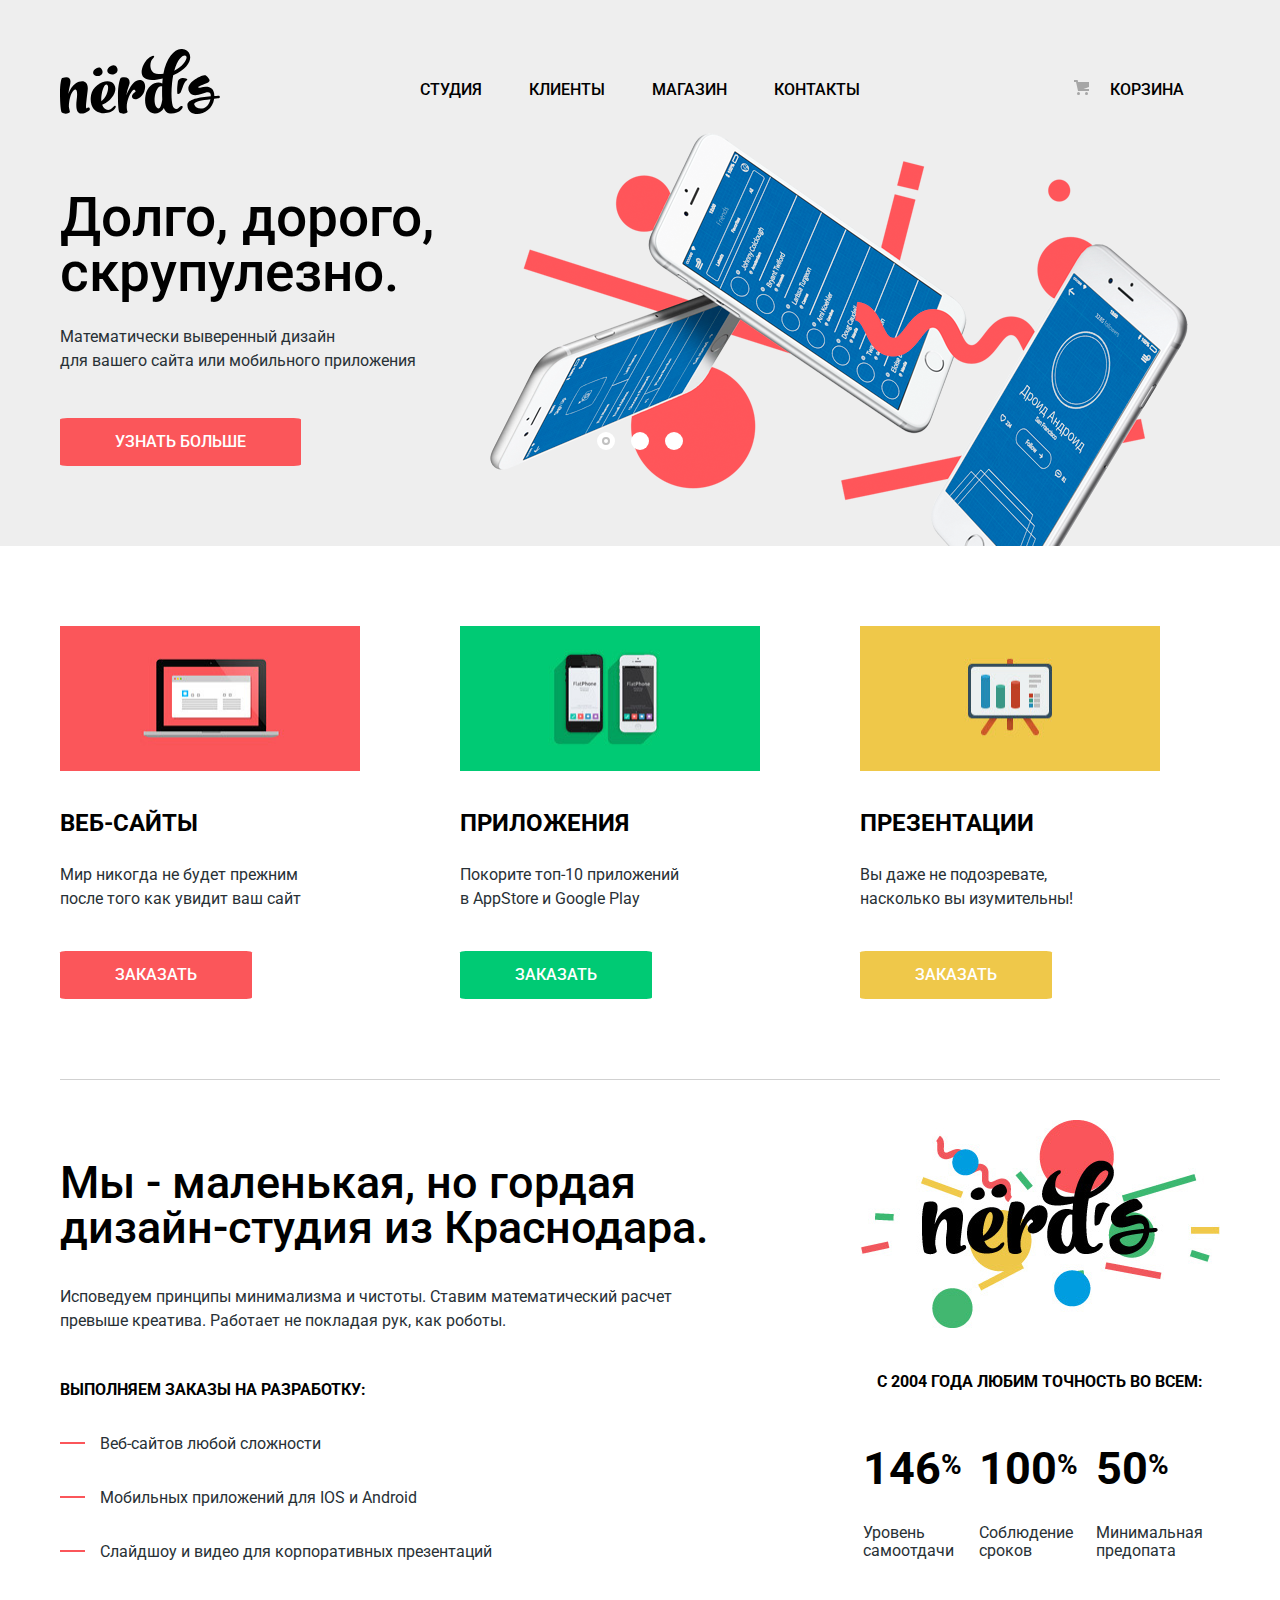
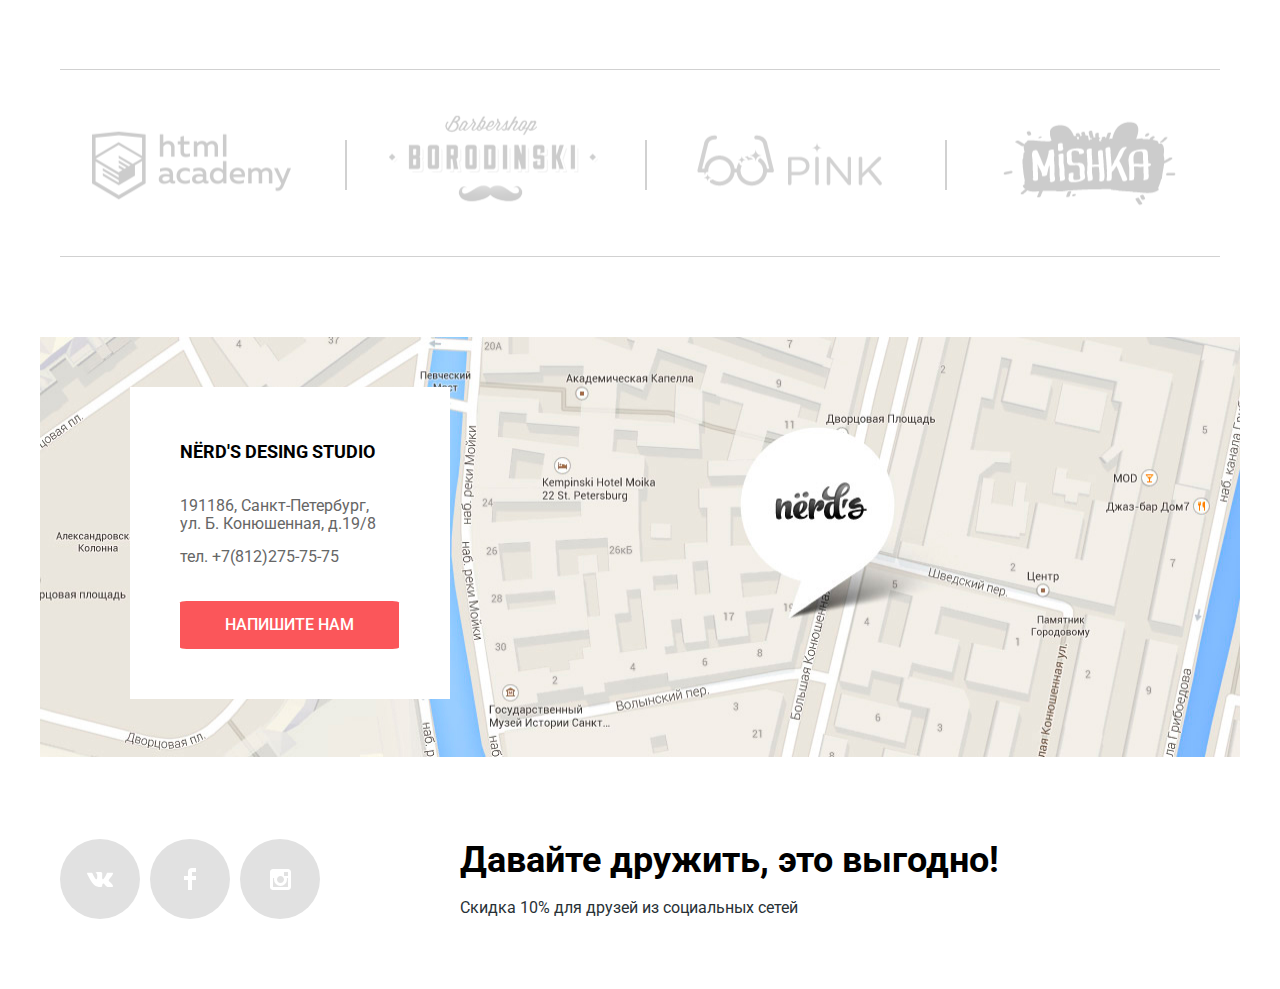
==== commit de92b643: "Изменена карта, исправлены мелкие неточности с цветами и эффектами" ====
--- a/index.html
+++ b/index.html
@@ -56,7 +56,7 @@
               <a class="slider-item-button button" href="#">УЗНАТЬ БОЛЬШЕ</a>
             </li>
             <li class="slider-item">
-              <h3 class="slider-title">Только ночь, только хардкор</h3>
+              <h3 class="slider-title">Только ночь,<br> только хардкор</h3>
               <p class="slider-text">Работать днем, как все? Мы против этого<br> Ближе к полуночи работа только начинается.</p>
               <a class="slider-item-button button" href="#">УЗНАТЬ БОЛЬШЕ</a>
             </li>
@@ -153,7 +153,7 @@
         <h2 class="visually-hidden">191186, Санкт-Петербург, ул. Б. Конюшенная, д.19/8</h2>
         <div class="map-block">
           <p class="map-wrapper">
-            <img class="map-img" src="img/map-marker.jpg" width="1440" height="420" alt="191186, Санкт-Петербург, ул. Б. Конюшенная, д.19/8">
+            <img class="map-img" src="img/map-marker.jpg" width="1200" height="420" alt="191186, Санкт-Петербург, ул. Б. Конюшенная, д.19/8">
           </p>
         </div>
         <section class="map-contacts">
--- a/css/style.css
+++ b/css/style.css
@@ -8,7 +8,7 @@
   font-weight: 400;
   color: #000000;
 
-  min-width: 1440px;
+  min-width: 1200px;
 }
 
 .visually-hidden {
@@ -73,14 +73,12 @@
 }
 
 .inner-page .nerds-logo-filter:hover {
-  -webkit-filter: opacity(80%);
-          filter: opacity(80%);
+opacity: 0.8;
 
 }
 
 .inner-page .nerds-logo-filter:active {
-  -webkit-filter: opacity(30%);
-          filter: opacity(30%);
+opacity: 0.3;
 
 }
 
@@ -180,8 +178,7 @@
 .nav-link:active,
 .user-cart-link:active {
   color: #000000;
-  -webkit-filter: opacity(30%);
-          filter: opacity(30%);
+  opacity: 0.3;
 }
 
 .site-navigation-current {
@@ -552,19 +549,16 @@
 }
 
 .partners-item-link {
-  -webkit-filter: opacity(20%);
-          filter: opacity(20%);
+  opacity: 0.2;        
   text-decoration: none;
 }
 
 .partners-item-link:hover {
-  -webkit-filter: opacity(100%);
-          filter: opacity(100%);
+  opacity: 1;        
 }
 
 .partners-item-link:active {
-  -webkit-filter: opacity(10%);
-          filter: opacity(10%);
+  opacity: 0.1;        
 }
 
 .partners-item {
@@ -582,8 +576,7 @@
   height: 50px;
 
   background-color: #d1d1d1;
-  -webkit-filter: opacity(100%);
-          filter: opacity(100%);
+  opacity: 1;
 }
 
 .partners-item:nth-of-type(1)::before {
@@ -781,13 +774,12 @@
   background-image: url(../img/checkbox-off.svg);
   background-repeat: no-repeat;
   background-position: 0 0;
-  -webkit-filter: opacity(40%);
-          filter: opacity(40%);
+
+  opacity: 0.4;        
 }
 
 .filter-input-checkbox + .filter-option-label:hover::before {
-  -webkit-filter: opacity(100%);
-          filter: opacity(100%);
+  opacity: 1;        
 }
 
 .filter-input-checkbox:checked + .filter-option-label::after {
@@ -803,13 +795,12 @@
   background-image: url(../img/checkbox-on.svg);
   background-repeat: no-repeat;
   background-position: 0 0;
-  -webkit-filter: opacity(40%);
-          filter: opacity(40%);
+
+  opacity: 0.4;
 }
 
 .filter-input-checkbox:checked + .filter-option-label:hover::after {
-  -webkit-filter: opacity(100%);
-          filter: opacity(100%);
+  opacity: 1;
 }
 
 .filter-input:hover + .filter-option-label,
@@ -818,8 +809,7 @@
 }
 
 .filter-input:disabled + .filter-option-label {
-  -webkit-filter: opacity(30%);
-          filter: opacity(30%);
+  opacity: 0.3;        
 }
 
 .filter-input-radio + .filter-option-label::before {
@@ -852,7 +842,13 @@
 
   background-color: #a6a6a6; 
   border-radius: 50%;
+
+  opacity: 0.4;
 } 
+
+.filter-input:checked + .filter-option-label:hover::after {
+  opacity: 1;
+}
 
 .filter-button {
   color: #000000;
@@ -876,9 +872,9 @@
   display: -ms-flexbox;
   display: flex;
   width: 760px;
-  margin-top: 0;
+  margin: 0;
   margin-bottom: 55px;
-  padding-left: 0;
+  padding: 0;
 
   list-style: none;
 }
@@ -890,11 +886,11 @@
 }
 
 .sorting-item:nth-child(1) {
-  margin-right: 200px;
+  margin-right: 265px;
 }
 
 .sorting-item:nth-child(4) {
-  margin-right: 40px;
+  margin-right: 50px;
 }
 
 .sorting-item:nth-child(5) {
@@ -903,6 +899,7 @@
 
 .sorting-item:last-child {
   margin-right: 0;
+  padding-right: 0;
 }
 
 .sorting-title {
@@ -918,30 +915,27 @@
 
   color: #000000;
 
-  -webkit-filter: opacity(20%);
-
-          filter: opacity(20%);
+  opacity: 0.2;        
 
   text-decoration: none;
 }
 
 .sorting-link:hover {
-  -webkit-filter: opacity(60%);
-          filter: opacity(60%);
+  opacity: 0.6;        
 }
 
 .sorting-link:active {
-  -webkit-filter: opacity(100%);
-          filter: opacity(100%);
+  opacity: 1;        
 }
 
 .sorting-link-current {
-  -webkit-filter: opacity(100%);
-          filter: opacity(100%);
+  opacity: 1;         
 }
 
 .catalog {
-  width: 760px;
+  width: 780px;
+
+  margin-left: 18px;
 }
 
 .catalog-list {
@@ -962,12 +956,20 @@
 
   width: 360px;
 
+
+  margin: 0;
+  padding: 0;
   margin-bottom: 35px;
   margin-right: 40px;
 
   -webkit-box-shadow: 0 0 10px rbga(0, 0, 0, 0.1);
-
           box-shadow: 0 0 10px rbga(0, 0, 0, 0.1); 
+
+  border: 1px solid #dbdbdb;        
+}
+
+.catalog-item:hover {
+  box-shadow: 0 0 10px #d5d5d5;
 }
 
 .catalog-item:nth-of-type(even) {
@@ -979,9 +981,8 @@
 }
 
 .catalog-item-browser {
-  margin-bottom: -10px;
-  -webkit-filter: opacity(12%);
-          filter: opacity(12%);
+  margin-bottom: -8px;
+  opacity: 0.12;
 }
 
 .catalog-item-block {
@@ -999,17 +1000,16 @@
 
   display: none;
 
-  -webkit-animation: bounce 0.7s;
-
-          animation: bounce 0.7s;
-}
+  -webkit-animation: catalog-item-bounce 0.7s;
+          animation: catalog-item-bounce 0.7s;
+}
+
 
 .catalog-item:hover .catalog-item-block {
   display: block;
 }
 .catalog-item:hover .catalog-item-browser {
-  -webkit-filter: opacity(100%);
-          filter: opacity(100%);
+  opacity: 1;
 }
 
 .pic-wrapper {
@@ -1074,7 +1074,7 @@
 }
 
 .pagination-item {
-  margin-right: 5px;
+  margin-right: 11px;
 }
 
 .pagination-item:last-child {
@@ -1105,7 +1105,7 @@
 .pagination-link-current {
   color: #000000;
   padding: 13px 20px;
-  border: 2px solid #a6a6a6;
+  border: 2px solid #dbdbdb;
   background-color: #ffffff;
 }
 
@@ -1122,7 +1122,7 @@
 }
 
 .map {
-  width: 1440px;
+  width: 1200px;
   margin: 0 auto;
   position: relative;
 }
@@ -1131,8 +1131,8 @@
   position: absolute;
  
   width: 320px;
-  top: 55px;
-  left: 140px;
+  top: 50px;
+  left: 90px;
 
   background-color: #ffffff;
   z-index: 2;
@@ -1257,14 +1257,12 @@
 .modal {
   position: fixed;
 
-  background-position: 0 0;
   background-color: #ffffff;
 
   -webkit-box-shadow: 0 30px 50px rgba(0, 0, 0, 0.7);
-
           box-shadow: 0 30px 50px rgba(0, 0, 0, 0.7);
 
-  top: 100px;
+  bottom: 180px;
   left: 50%;
 }
 
@@ -1283,6 +1281,8 @@
 
 .modal-show {
   display: block;
+
+  animation: bounce 0.6s;
 }
 
 .modal-close {
@@ -1313,20 +1313,17 @@
   height: 3px;
 
   background-color: #fb565a;
-  -webkit-filter: opacity(30%);
-          filter: opacity(30%);
+  opacity: 0.3;
 }
 
 .modal-close:hover::before,
 .modal-close:hover::after {
-  -webkit-filter: opacity(100%);
-          filter: opacity(100%);
+  opacity: 1;
 }
 
 .modal-close:active::before,
 .modal-close:active::after {
-  -webkit-filter: opacity(10%);
-          filter: opacity(10%);
+  opacity: 0.1;
 }
 
 .modal-close:before {
@@ -1436,11 +1433,11 @@
   margin: 0;
 }
 
-@-webkit-keyframes bounce {
+@keyframes catalog-item-bounce {
 
   0% {
-    -webkit-transform: translateY(-300px);
-            transform: translateY(-300px);
+    -webkit-transform: translateY(-355px);
+            transform: translateY(-355px);
   }
 
   70% {
@@ -1465,29 +1462,19 @@
 }
 
 @keyframes bounce {
-
   0% {
-    -webkit-transform: translateY(-355px);
-            transform: translateY(-355px);
+    transform: translateY(-2000px);
   }
 
   70% {
-    -webkit-transform: translateY(35px);
-            transform: translateY(35px);
+    transform: translateY(30px);
   }
 
   90% {
-    -webkit-transform: translateY(-3px);
-            transform: translateY(-3px);
+    transform: translateY(-10px);
   }
 
-  95% {
-    -webkit-transform: translateY(10px);
-            transform: translateY(10px);
+  100% {
+    transform: translateY(0);
   }
-
-  100% {
-    -webkit-transform: translateY(0);
-            transform: translateY(0);
-  }
-}+}
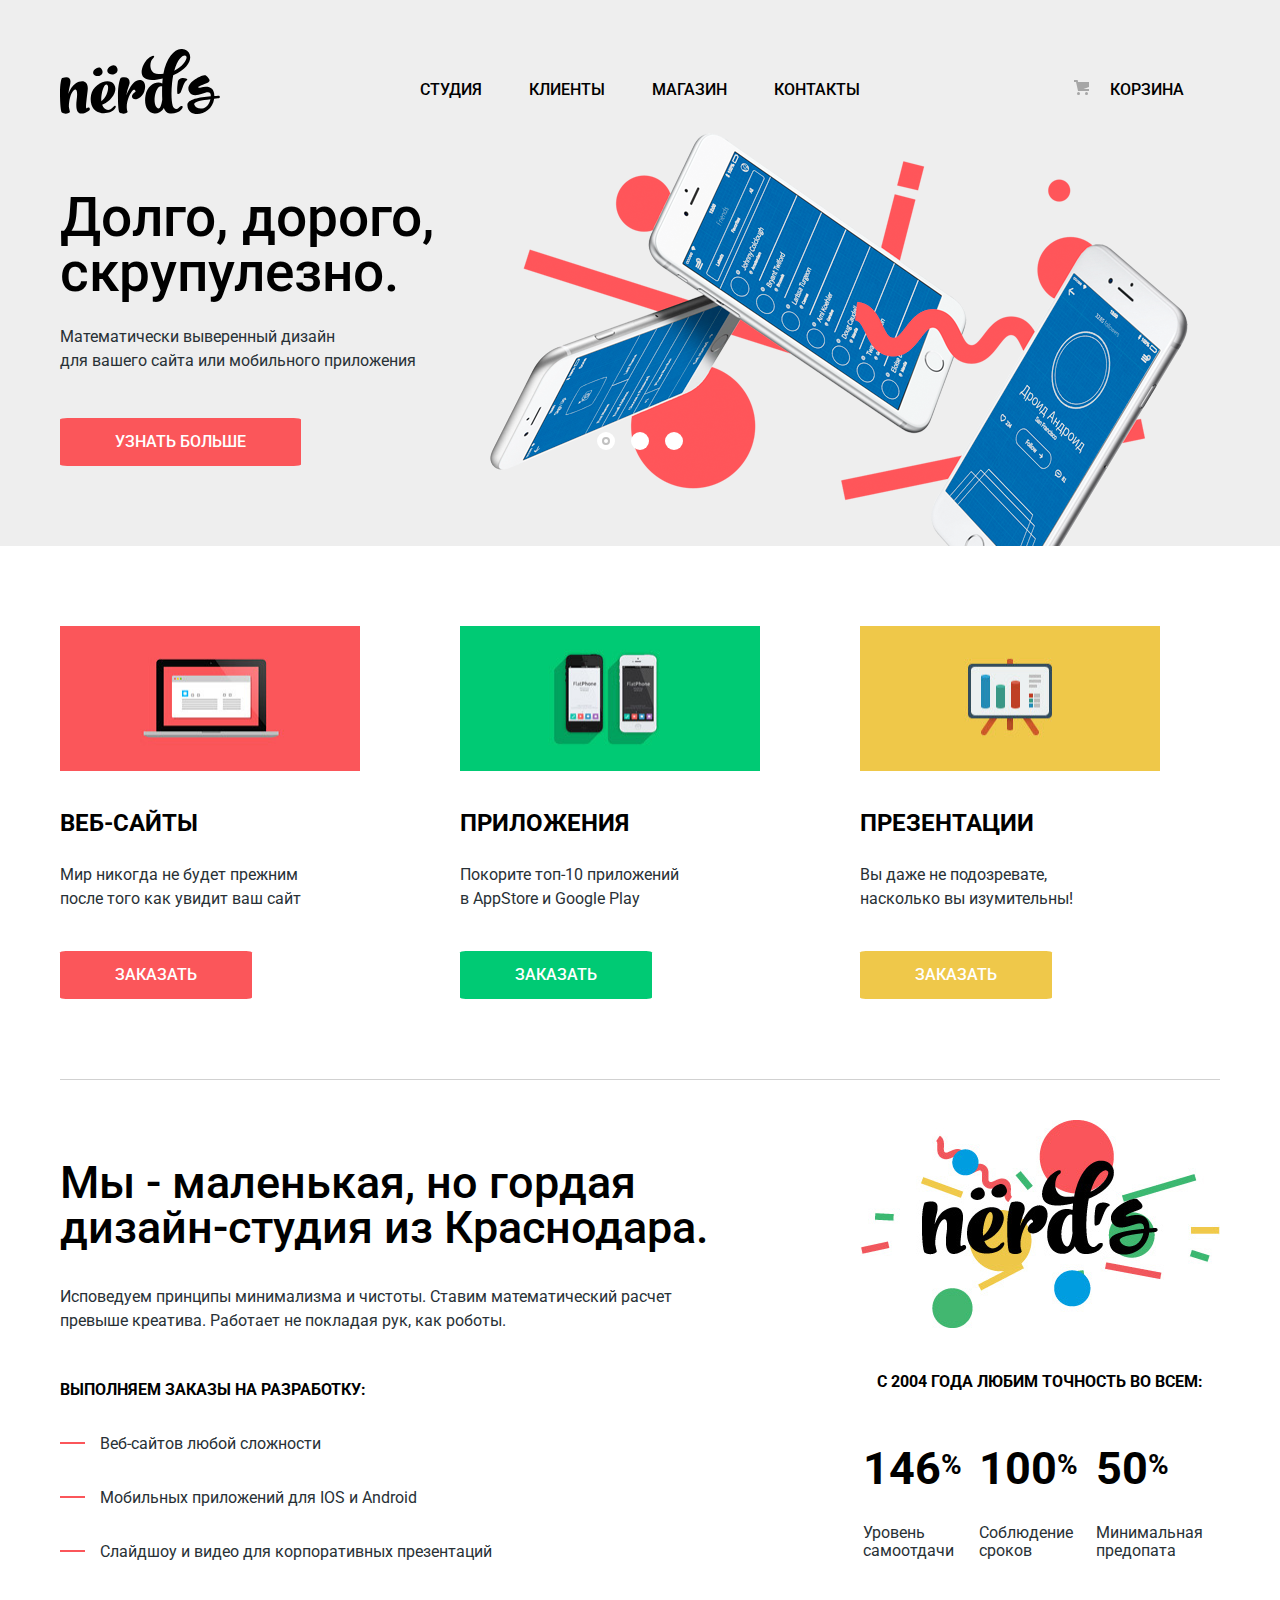
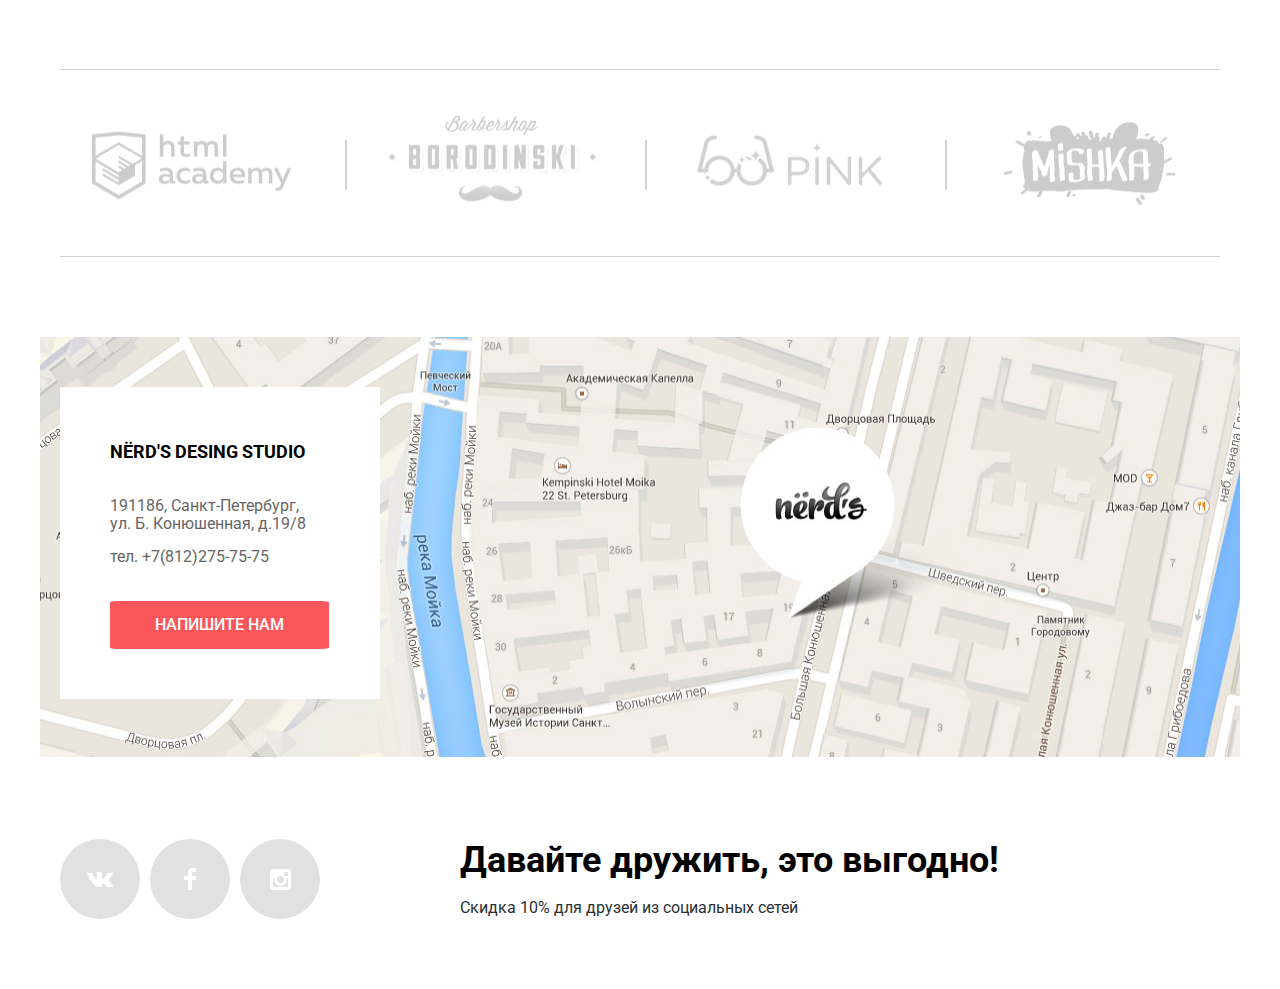
==== commit 2d8c6442: "Добавлены файлы минификаторы, удалил лишние файлы" ====
--- a/index.html
+++ b/index.html
@@ -4,8 +4,8 @@
     <meta charset="utf-8">
     <title>HTML Academy: Нёрдс</title>
     <link href="https://fonts.googleapis.com/css?family=Roboto:400,500,700&amp;subset=cyrillic" rel="stylesheet">
-    <link href="css/normalize.css" rel="stylesheet">
-    <link href="css/style.css" rel="stylesheet">
+    <link href="css/normalize.min.css" rel="stylesheet">
+    <link href="css/style.min.css" rel="stylesheet">
   </head>
   <body>
     <header class="main-header">
@@ -168,7 +168,7 @@
         	<button class="button footer-button">Напишите нам</button>
         </section>
       </section>
-      <iframe class="modal-map" src="https://yandex.ru/map-widget/v1/-/CBUnrPx5XB" width="1440" height="420" frameborder="0" allowfullscreen></iframe>
+      <iframe class="modal-map" src="https://yandex.ru/map-widget/v1/-/CBUnrPx5XB" width="1440" height="420" allowfullscreen></iframe>
       <div class="container">
         <div class="social">  
     	    <ul class="social-list">
@@ -214,7 +214,7 @@
         </div>
       </form>
     </section>
-    <script src="js/scripts.js" type="text/javascript">
+    <script src="js/scripts.min.js">
     </script>
   </body>
 </html>
--- a/css/style.min.css
+++ b/css/style.min.css
@@ -0,0 +1 @@
+@-webkit-keyframes catalog-item-bounce{0%{-webkit-transform:translateY(-355px);transform:translateY(-355px)}70%{-webkit-transform:translateY(35px);transform:translateY(35px)}90%{-webkit-transform:translateY(-3px);transform:translateY(-3px)}95%{-webkit-transform:translateY(10px);transform:translateY(10px)}to{-webkit-transform:translateY(0);transform:translateY(0)}}@keyframes catalog-item-bounce{0%{-webkit-transform:translateY(-355px);transform:translateY(-355px)}70%{-webkit-transform:translateY(35px);transform:translateY(35px)}90%{-webkit-transform:translateY(-3px);transform:translateY(-3px)}95%{-webkit-transform:translateY(10px);transform:translateY(10px)}to{-webkit-transform:translateY(0);transform:translateY(0)}}@-webkit-keyframes bounce{0%{-webkit-transform:translateY(-2000px);transform:translateY(-2000px)}70%{-webkit-transform:translateY(30px);transform:translateY(30px)}90%{-webkit-transform:translateY(-10px);transform:translateY(-10px)}to{-webkit-transform:translateY(0);transform:translateY(0)}}@keyframes bounce{0%{-webkit-transform:translateY(-2000px);transform:translateY(-2000px)}70%{-webkit-transform:translateY(30px);transform:translateY(30px)}90%{-webkit-transform:translateY(-10px);transform:translateY(-10px)}to{-webkit-transform:translateY(0);transform:translateY(0)}}body{margin:0;padding:0;font-family:"Roboto",Arial,sans-serif;font-size:14px;line-height:24px;font-weight:400;color:#000;min-width:1200px}.visually-hidden{position:absolute;clip:rect(0 0 0 0);width:1px;height:1px;margin:-1px}.container{width:1160px;margin:0 auto;padding:0 20px}.button{padding:15px 55px;text-align:center;display:inline-block;vertical-align:top;color:#fff;font-size:16px;line-height:18px;font-weight:500;text-transform:uppercase;background-color:#fb565a;border:0;border-radius:3%;text-decoration:none}.button:focus,.button:hover{background-color:#e74246}.button:active{color:rgba(255,255,255,.3);background-color:#d7373b;-webkit-box-shadow:0 3px rgba(0,0,0,.1) inset;box-shadow:0 3px rgba(0,0,0,.1) inset}.main-header{margin-bottom:80px;background-color:#eee}.inner-page .main-header{margin-bottom:60px}.main-header-logo{padding-top:49px;width:160px;height:64px}.inner-page .nerds-logo-filter:hover{opacity:.8}.inner-page .nerds-logo-filter:active{opacity:.3}.inner-page .main-header-wrapper{padding-bottom:80px}.main-navigation{font-weight:500}.main-navigation,.user-cart-link{font-size:16px;line-height:30px}.main-navigation,.user-cart-item{padding-top:75px}.user-cart-link{position:relative;padding-left:50px}.user-cart-link::before{content:"";position:absolute;top:5px;left:14px;width:16px;height:30px;background-image:url(../img/cart-icon.svg);background-repeat:no-repeat;background-position:0 0}.main-header-wrapper{display:-webkit-box;display:-ms-flexbox;display:flex;-webkit-box-pack:justify;-ms-flex-pack:justify;justify-content:space-between}.user-cart-list{width:160px}.nav-list{width:440px;display:-webkit-box;display:-ms-flexbox;display:flex;-ms-flex-wrap:wrap;flex-wrap:wrap;-webkit-box-pack:justify;-ms-flex-pack:justify;justify-content:space-between}.nav-list,.user-cart-list{list-style:none;margin:0;padding:0}.nav-link,.user-cart-link{display:inline-block;vertical-align:center;padding-bottom:10px;color:#000;font-weight:500;text-decoration:none}.nav-link:focus,.nav-link:hover,.user-cart-link:focus,.user-cart-link:hover{color:#fb565a}.nav-link:active,.user-cart-link:active{color:#000;opacity:.3}.site-navigation-current,.slider-block{position:relative}.site-navigation-current::after{content:"";position:absolute;right:1px;bottom:0;left:1px;height:3px;background-color:#fb565a}.slider-controls{position:absolute;left:50%;bottom:104px;z-index:0;width:160px;height:18px;text-align:center;font-size:0;-webkit-transform:translateX(-50%);-ms-transform:translateX(-50%);transform:translateX(-50%)}.slider-controls-item{position:relative;display:inline-block;vertical-align:center;width:18px;height:18px;padding:8px;border-radius:50%;cursor:pointer}.slider-controls-item::after{content:"";position:absolute;top:8px;left:8px;z-index:1;width:18px;height:18px;background:#fff;border-radius:50%}.slider-list{margin:0;padding:0;list-style:none}.slider-item{display:none;padding-top:75px}.slider-item:nth-child(1){background-image:url(../img/slide1.png);background-repeat:no-repeat;background-position:93% 18px}.slider-item:nth-child(2),.slider-item:nth-child(3){background-image:url(../img/slide2.png);background-repeat:no-repeat;background-position:100% 20px}.slider-item:nth-child(3){background-image:url(../img/slide3.png)}.slider-product-1:checked~.slider-list .slider-item:nth-child(1),.slider-product-2:checked~.slider-list .slider-item:nth-child(2),.slider-product-3:checked~.slider-list .slider-item:nth-child(3){display:block}.slider-product-1:checked~.slider-controls .slider-controls-item--1::before,.slider-product-2:checked~.slider-controls .slider-controls-item--2::before,.slider-product-3:checked~.slider-controls .slider-controls-item--3::before{content:"";position:absolute;left:50%;top:50%;z-index:2;width:4px;height:4px;margin:-4px;background-color:inherit;border:2px solid #c1c1c1;border-radius:50%}.slider-title{font-size:55px;line-height:55px;font-weight:500;max-width:600px;margin:0 0 25px}.slider-text{font-size:16px;line-height:24px;font-weight:400;color:#283136;margin:0 0 45px}.features,.slider-item-button{margin-bottom:80px}.features-list{display:-webkit-box;display:-ms-flexbox;display:flex;-ms-flex-wrap:wrap;flex-wrap:wrap;margin:0;padding:0;list-style:none}.features-item{width:300px;margin-right:100px}.features-item:last-child{margin-right:0}.features-item-img{margin-bottom:30px}.features-item-title{font-size:24px;line-height:30px;font-weight:700;margin:0 0 25px;padding:0}.features-item-text{font-size:16px;line-height:24px;color:#283136;margin:0 0 40px;padding:0}.features-green-btn{background-color:#00ca74}.features-green-btn:focus,.features-green-btn:hover{background-color:#00bc6c}.features-green-btn:active{background-color:#00aa62}.features-yellow-btn{background-color:#efc84a}.features-yellow-btn:focus,.features-yellow-btn:hover{background-color:#eab534}.about-us{display:-webkit-box;display:-ms-flexbox;display:flex;-webkit-box-pack:justify;-ms-flex-pack:justify;justify-content:space-between;margin-bottom:75px;padding-top:40px;border-top:1px solid #d1d1d1}.about-us-block{width:660px}.about-us-advertise,.about-us-table{width:360px}.about-us-title{font-size:45px;line-height:45px;font-weight:500;margin:0 0 35px;padding-top:40px}.about-us-text{font-size:16px;line-height:24px;font-weight:400;color:#283136;margin:0 0 45px}.company-product-title{font-size:16px;line-height:24px;font-weight:700;text-transform:uppercase;margin:0 0 30px}.company-product-list{list-style:none;margin:0;padding:0}.company-product-item{position:relative;margin-bottom:30px;padding-left:40px;font-size:16px;line-height:24px;font-weight:400;color:#283136}.company-product-item:before,.partners-item::before{content:"";position:absolute;width:25px;height:2px;top:10px;left:0;background-color:#fb565a}.alt-logo-img{margin-bottom:35px}.caption-title{font-size:16px;font-weight:700;margin:0 0 45px;text-align:center}.table-bold{font-size:45px;line-height:54px;font-weight:700;text-align:left;padding-bottom:25px}.table-regular{font-size:16px;line-height:18px;color:#283136}.little-persent{font-size:28px;line-height:45px;font-weight:700;vertical-align:text-top}.partners-list{display:-webkit-box;display:-ms-flexbox;display:flex;-ms-flex-wrap:wrap;flex-wrap:wrap;-webkit-box-pack:justify;-ms-flex-pack:justify;justify-content:space-between;margin:0 0 80px;padding:0;list-style:none;border-top:1px solid #d1d1d1;border-bottom:1px solid #d1d1d1}.partners-item-link{opacity:.2;text-decoration:none}.filter-input-checkbox+.filter-option-label:hover::before,.partners-item-link:hover{opacity:1}.partners-item-link:active{opacity:.1}.partners-item{position:relative}.partners-item::before{top:70px;left:-15px;width:2px;height:50px;background-color:#d1d1d1;opacity:1}.partners-item:nth-of-type(1)::before{display:none}.contacts{margin:0}.catalog-columns{display:-webkit-box;display:-ms-flexbox;display:flex;-webkit-box-pack:justify;-ms-flex-pack:justify;justify-content:space-between}.title-big{font-size:55px;line-height:55px;font-weight:700;text-align:center;text-transform:uppercase;margin:0;padding-bottom:105px}.filter,.filters{width:260px}.filter-legend{font-size:18px;line-height:24px;text-transform:uppercase;font-weight:700;margin-bottom:10px}.filter-legend-cost{margin-bottom:55px}.filter .filter-fieldset{border:0}.filter-fieldset{margin:0 0 45px;padding:0;width:260px}.range-filter{width:260px;margin-bottom:60px}.range-controls{position:relative;height:41px;margin-bottom:15px;padding-top:39px;padding-right:20px;padding-left:20px;background-color:#f1f1f1;border-radius:5px}.range-controls:nth-of-type(1){cursor:pointer}.range-controls .scale{height:2px;background-color:#d7dcde}.range-controls .bar{width:70%;height:2px;background-color:#00ca74}.range-controls .toggle{position:absolute;top:31px;left:0;width:4px;height:4px;padding:0;border:8px solid #fff;background-color:#ababab;-webkit-box-shadow:0 2px 1px 0 #cfcfcf;box-shadow:0 2px 1px 0 #cfcfcf;border-radius:50%;cursor:pointer}.range-controls .toggle-min{left:18px}.range-controls .toggle-max{left:160px}.price-controls{font-size:0}.price-controls-label{display:inline-block;vertical-align:center;width:50%;font-size:16px;text-transform:uppercase}.price-controls-input{width:60px;padding:8px 10px;margin-left:10px;font-family:Roboto,Arial,sans-serif;font-size:16px;text-align:center;color:#283136;border:0;border-radius:5px;background:#f1f1f1}.max-price{text-align:right}.filter-list{list-style:none;font-size:16px;line-height:20px;padding:0;margin:0}.filter-option{margin-bottom:20px;padding-left:36px}.filter-input+.filter-option-label{color:#283136}.filter-option-label{position:relative;display:block;cursor:pointer;-webkit-user-select:none;-moz-user-select:none;-ms-user-select:none;user-select:none}.filter-input-checkbox+.filter-option-label::before{content:"";position:absolute;left:-36px;top:0;width:27px;height:23px;background-image:url(../img/checkbox-off.svg);background-repeat:no-repeat;background-position:0 0;opacity:.4}.filter-input-checkbox:checked+.filter-option-label::after{content:"";position:absolute;top:0;left:-36px;width:27px;height:23px;background-image:url(../img/checkbox-on.svg);background-repeat:no-repeat;background-position:0 0;opacity:.4}.filter-input-checkbox:checked+.filter-option-label:hover::after,.filter-input-radio:checked+.filter-option-label:hover::after{opacity:1}.filter-input:focus+.filter-option-label,.filter-input:hover+.filter-option-label{color:#000}.filter-input:disabled+.filter-option-label{opacity:.3}.filter-input-radio+.filter-option-label::before{content:"";position:absolute;top:-1px;left:-36px;width:16px;height:16px;border:2px solid #a6a6a6;border-radius:50%}.filter-input-radio+.filter-option-label:hover::before{border-color:#4f4f4f}.filter-input-radio:checked+.filter-option-label::after{content:"";position:absolute;top:5px;left:-30px;width:8px;height:8px;background-color:#a6a6a6;border-radius:50%;opacity:.4}.filter-button{color:#000;background-color:#eee}.filter-button:focus,.filter-button:hover{background-color:#dfdfdf;outline:0}.filter-button:active{color:rgba(0,0,0,.3);background-color:#d5d5d5}.sorting-list{display:-webkit-box;display:-ms-flexbox;display:flex;width:760px;margin:0 0 55px;padding:0;list-style:none}.sorting-item{margin-right:25px;text-transform:uppercase}.sorting-item:nth-child(1){margin-right:265px}.sorting-item:nth-child(4){margin-right:50px}.sorting-item:nth-child(5){margin-right:15px}.sorting-item:last-child{margin-right:0;padding-right:0}.sorting-title{font-size:18px;line-height:24px;font-weight:700}.sorting-link{font-size:14px;line-height:18px;font-weight:400;color:#000;opacity:.2;text-decoration:none}.sorting-link:hover{opacity:.6}.sorting-link-current,.sorting-link:active{opacity:1}.catalog{width:780px;margin-left:18px}.catalog-list{display:-webkit-box;display:-ms-flexbox;display:flex;-ms-flex-wrap:wrap;flex-wrap:wrap;padding:0;margin:0 0 25px;list-style:none}.catalog-item{position:relative;width:360px;padding:0;margin:0 40px 35px 0;-webkit-box-shadow:0 0 10px rbga(0,0,0,.1);box-shadow:0 0 10px rbga(0,0,0,.1);border:1px solid #dbdbdb}.catalog-item:hover{-webkit-box-shadow:0 0 10px #d5d5d5;box-shadow:0 0 10px #d5d5d5}.catalog-item:nth-of-type(even){margin-right:0}.catalog-item img,.catalog-item:hover .catalog-item-block{display:block}.catalog-item-browser{margin-bottom:-8px;opacity:.12}.catalog-item-block{position:absolute;width:360px;bottom:0;margin:0;padding:0 0 45px;background-color:#eee;cursor:pointer;display:none;-webkit-animation:catalog-item-bounce .7s;animation:catalog-item-bounce .7s}.catalog-item:hover .catalog-item-browser,.modal-close:hover::after,.modal-close:hover::before{opacity:1}.pic-wrapper{list-style:none;padding:0;margin:0}.catalog-item-title{color:#000;font-size:18px;line-height:30px;text-transform:uppercase;text-align:center;margin:30px 0 25px}.catalog-item-link{text-decoration:none;color:#000}.catalog-category{color:#666;font-size:16px;line-height:18px;font-weight:400;text-align:center;margin:0 0 30px;padding:0 60px}.catalog-item-button{margin-left:80px}.catalog-item-price{color:#fff;font-size:16px;line-height:18px}.pagination-list{display:-webkit-box;display:-ms-flexbox;display:flex;-ms-flex-wrap:wrap;flex-wrap:wrap;padding:0;margin:0 0 60px;list-style:none}.pagination-item{margin-right:11px}.pagination-item:last-child{margin-right:0}.pagination-link{display:block;color:#000;padding:15px 20px;background-color:#eee;border-radius:5%;text-decoration:none}.pagination-link:focus,.pagination-link:hover{background-color:#dfdfdf}.pagination-link:active{padding-top:13px;background-color:#d5d5d5;border-top:2px solid #bfbfbf}.pagination-link-current{color:#000;padding:13px 20px;border:2px solid #dbdbdb;background-color:#fff}.pagination-link-current:focus,.pagination-link-current:hover{color:#000;background-color:#fff}.pagination-link-next{padding-left:80px;padding-right:80px}.map{width:1200px;margin:0 auto;position:relative}.map-contacts{position:absolute;width:320px;top:50px;left:20px;background-color:#fff;z-index:2}.footer-title-company-name{font-size:18px;line-height:30px;font-weight:700;margin:50px 0 30px;padding-left:50px}.footer-contacts,.footer-phone{font-size:16px;line-height:18px;font-weight:400;color:#666;padding-left:50px}.footer-contacts{margin:0 0 15px;max-width:200px}.footer-phone{margin:0 0 35px}.footer-button{margin-left:50px;margin-bottom:50px;padding:15px 45px}.social{margin-top:75px;-ms-flex-wrap:wrap;flex-wrap:wrap}.social,.social-button,.social-list{display:-webkit-box;display:-ms-flexbox;display:flex}.social-list{-ms-flex-wrap:wrap;flex-wrap:wrap;margin:0 140px 0 0;padding:0 0 70px;list-style:none;-webkit-box-pack:justify;-ms-flex-pack:justify;justify-content:space-between;width:260px}.social-button{-webkit-box-align:center;-ms-flex-align:center;align-items:center;-webkit-box-pack:center;-ms-flex-pack:center;justify-content:center;width:80px;height:80px;background-color:#e1e1e1;border-radius:50%}.social-button:focus,.social-button:hover{background-color:#e74246}.social-button:active path{fill:#e37376}.friendship-block{margin:0;width:550px}.title-friendship{font-size:36px;line-height:43px;font-weight:700;margin:0 0 15px;padding:0}.text-friendship{font-size:16px;line-height:22px;margin:0;color:#283136}.modal{position:fixed;background-color:#fff;-webkit-box-shadow:0 30px 50px rgba(0,0,0,.7);box-shadow:0 30px 50px rgba(0,0,0,.7);bottom:180px;left:50%}.modal-feedback{width:760px;margin:0 0 0 -480px;padding:75px 100px;display:none;z-index:2}.modal-show{display:block;-webkit-animation:bounce .6s;animation:bounce .6s}.modal-close{position:absolute;top:80px;right:90px;width:22px;height:22px;font-size:0;background-color:transparent;border:0;cursor:pointer}.modal-close:after,.modal-close:before{content:"";position:absolute;top:10px;left:1px;width:20px;height:3px;background-color:#fb565a;opacity:.3}.modal-close:active::after,.modal-close:active::before{opacity:.1}.modal-close:before{-webkit-transform:rotate(45deg);-ms-transform:rotate(45deg);transform:rotate(45deg)}.modal-close:after{-webkit-transform:rotate(-45deg);-ms-transform:rotate(-45deg);transform:rotate(-45deg)}.modal-feedback-tip{padding:0;margin:0 0 40px;font-size:45px;line-height:54px}.modal-feedback-form-group{display:inline-block;vertical-align:center;width:358px;font-size:16px;line-height:18px;font-weight:700;margin:0}.modal-feedback-form-group:nth-of-type(1){margin-right:40px;padding-bottom:30px}.modal-feedback-label{display:inline-block;vertical-align:center;margin:0;padding:0 0 10px}.modal-feedback-input{-webkit-box-sizing:border-box;box-sizing:border-box;font-family:Roboto,Arial,sans-serif;font-size:16px;line-height:18px;font-weight:400;color:#d7dcde;padding:10px 15px;width:360px;border:2px solid #d7dcde;border-radius:3px}.modal-feedback-input:hover{color:#b4b9bb;border:2px solid #b4b9bb}.modal-feedback-input:focus{outline:0;color:#000;border:2px solid #000}.modal-feedback-ipnut:invalid{color:#e74246;border:2px solid #e74246}.modal-feedback-textarea{display:block;min-height:115px;width:760px;margin-bottom:50px}.modal-button{outline:0}.modal-map{width:100%;position:relative;z-index:1;border:0}.map-wrapper{position:absolute;top:0;left:0;margin:0}